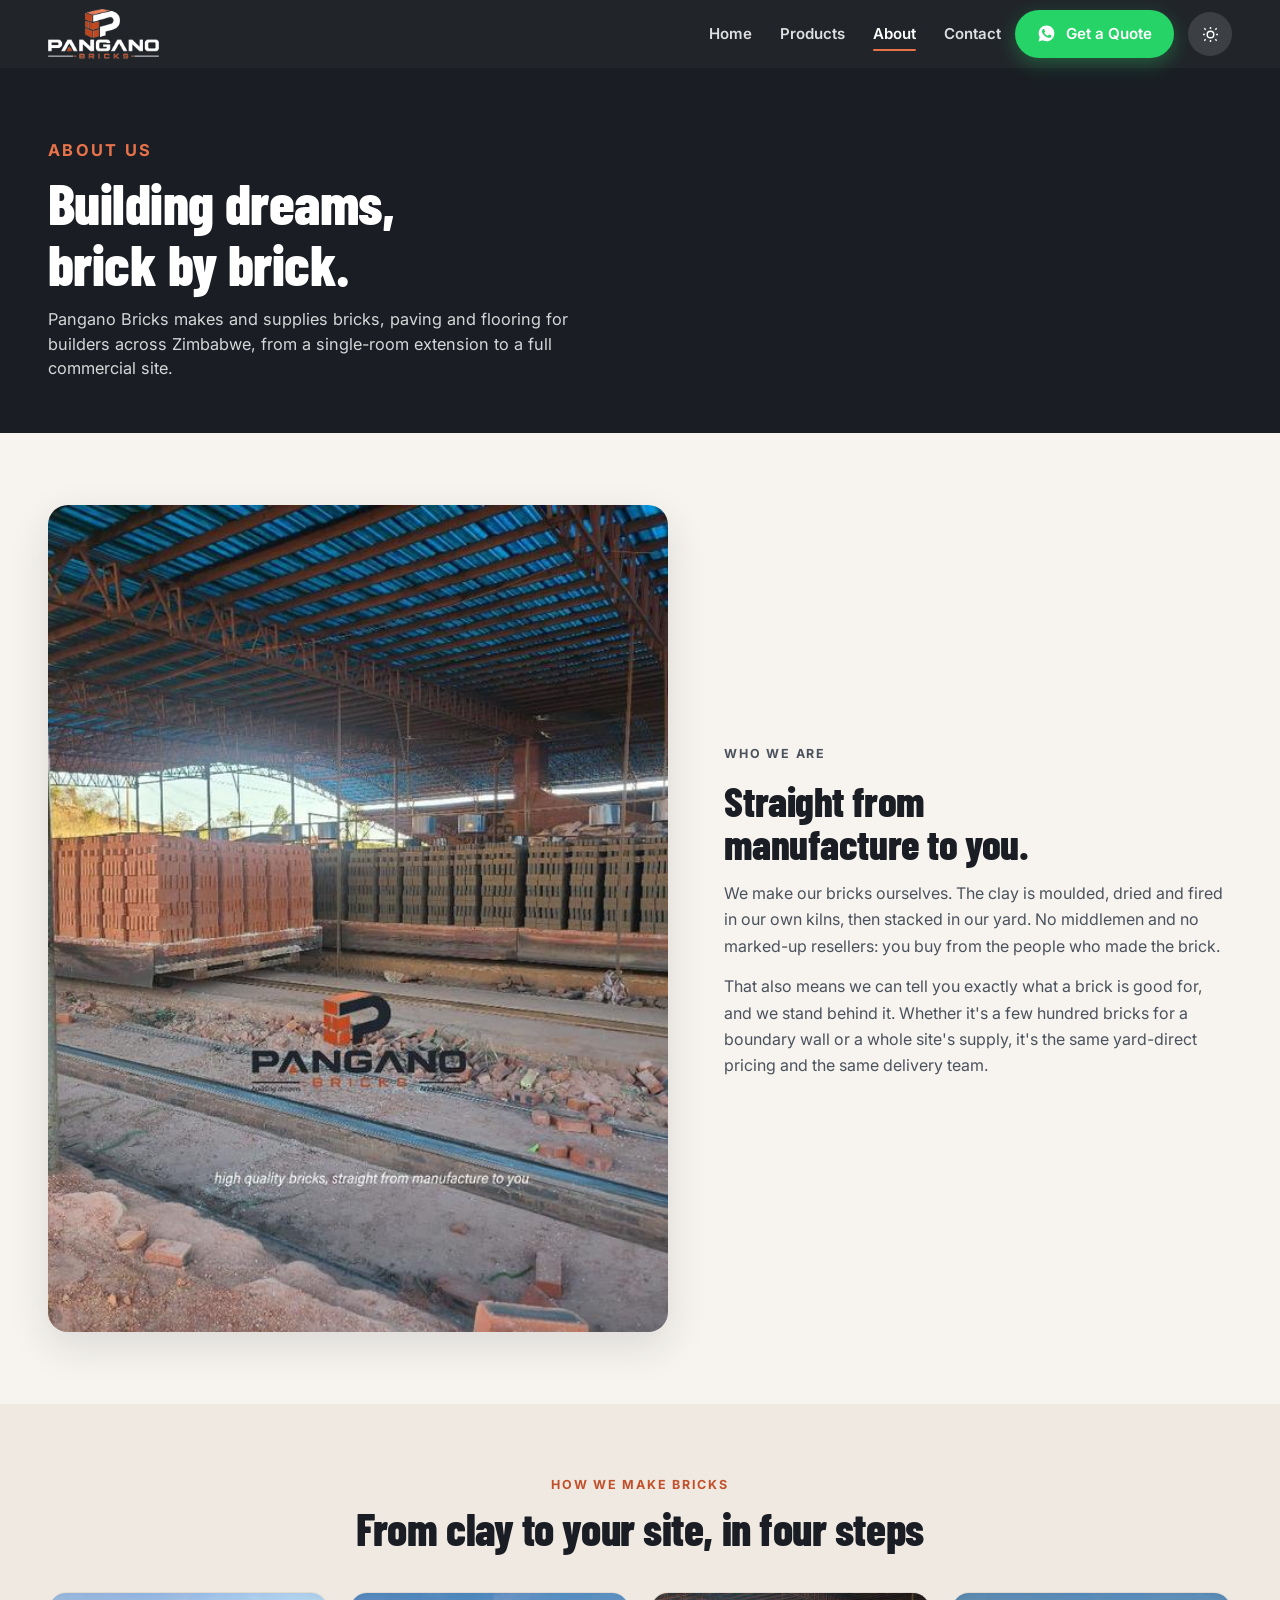
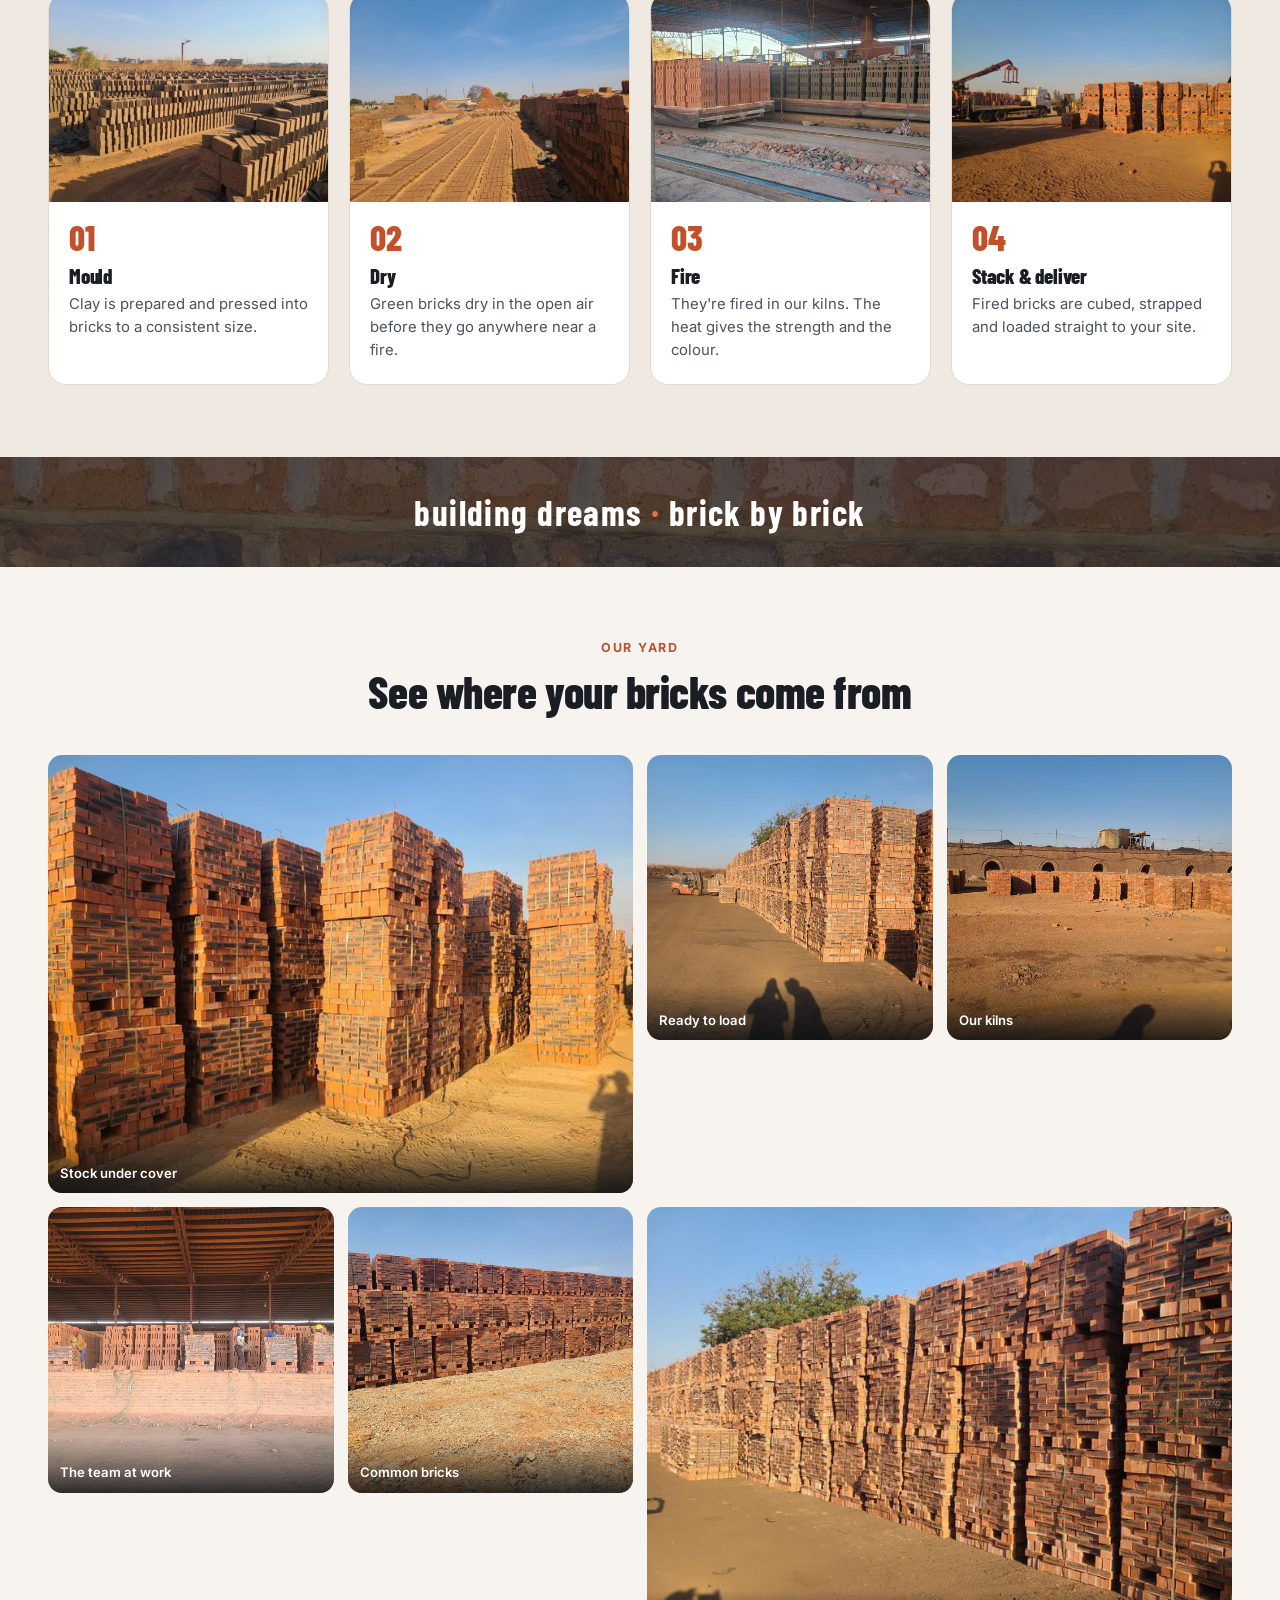
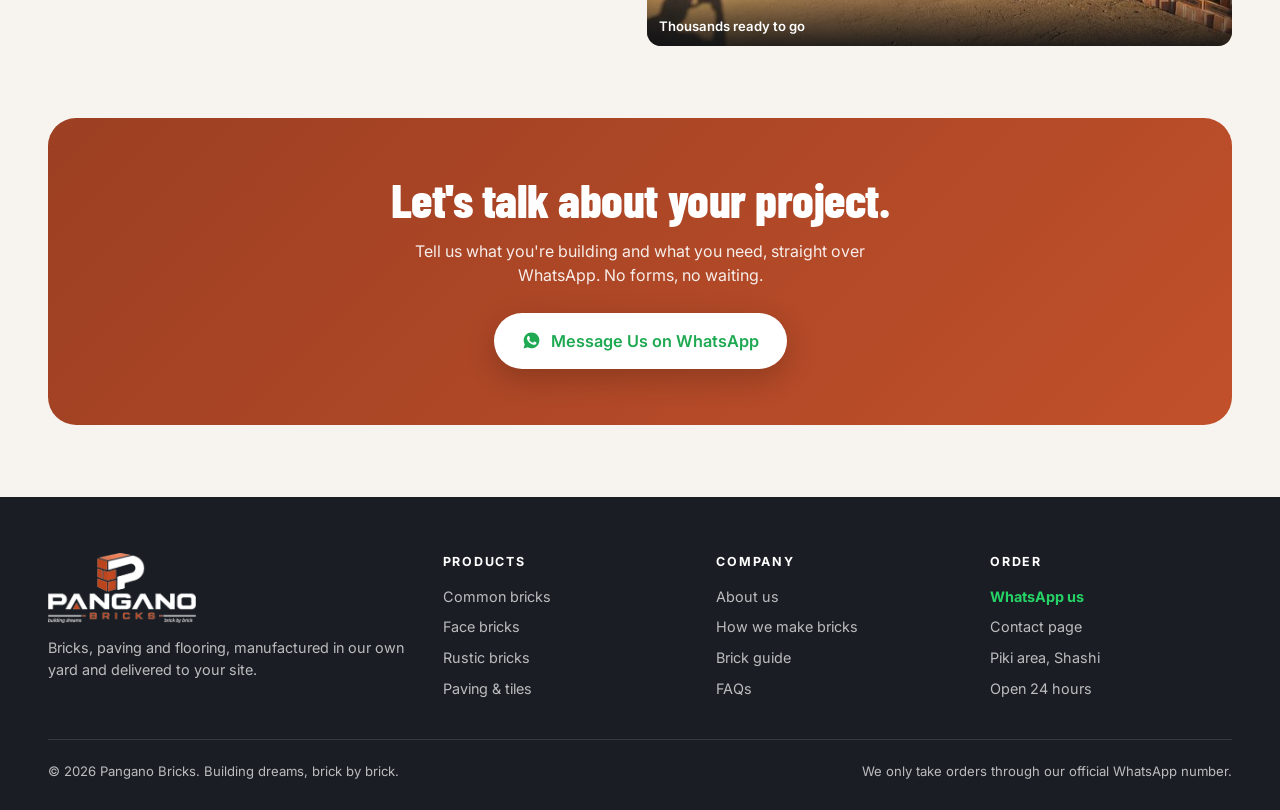
==== about.html @ 64278ecb "Add example-use photos, Piki area Shashi location, drop name meaning Brick types now show our stock " ====
<!doctype html>
<html lang="en">
<head>
<meta charset="utf-8" />
<meta name="viewport" content="width=device-width, initial-scale=1" />
<script>
  // Set the theme before first paint (no flash of the wrong theme) and
  // flag that JS is running so scroll-reveal can hide content safely.
  (function () {
    var d = document.documentElement; d.className += " js";
    try {
      var saved = localStorage.getItem("pangano-theme");
      d.setAttribute("data-theme", saved || (matchMedia("(prefers-color-scheme: dark)").matches ? "dark" : "light"));
    } catch (e) {}
  })();
</script>
<title>About Us — Pangano Bricks</title>
<meta name="description" content="Pangano Bricks moulds, dries and fires its own bricks and delivers them straight from the yard to sites across Zimbabwe." />
<meta property="og:type" content="website" />
<meta property="og:title" content="About Us — Pangano Bricks" />
<meta property="og:description" content="Common, face and rustic bricks, paving and flooring tiles. Yard-direct, delivered to your site. Order on WhatsApp." />
<meta property="og:image" content="https://pangano-bricks.vercel.app/assets/img/og-card.jpg" />
<meta name="theme-color" content="#1a1e24" />
<link rel="icon" type="image/png" sizes="32x32" href="assets/img/favicon-32.png" />
<link rel="apple-touch-icon" href="assets/img/icon-180.png" />
<link rel="preconnect" href="https://fonts.googleapis.com">
<link rel="preconnect" href="https://fonts.gstatic.com" crossorigin>
<link href="https://fonts.googleapis.com/css2?family=Barlow+Condensed:wght@600;700;800&family=Inter:wght@400;500;600;700&display=swap" rel="stylesheet">
<link rel="stylesheet" href="styles.css" />
</head>
<body>

<svg class="icon-sprite" aria-hidden="true">
  <symbol id="i-wa" viewBox="0 0 24 24"><path d="M12.04 2C6.58 2 2.13 6.45 2.13 11.91c0 1.75.46 3.45 1.32 4.95L2 22l5.29-1.39c1.44.79 3.07 1.2 4.73 1.2h.01c5.46 0 9.9-4.45 9.9-9.9C21.94 6.45 17.5 2 12.04 2zm5.8 14.09c-.24.68-1.4 1.31-1.93 1.34-.51.03-1.03.24-3.5-.73-2.97-1.17-4.88-4.18-5.03-4.37-.15-.2-1.2-1.6-1.2-3.05 0-1.45.76-2.16 1.03-2.46.27-.3.59-.37.79-.37.2 0 .4 0 .57.01.18.01.43-.07.67.51.24.58.83 2.02.9 2.17.07.15.12.32.02.52-.1.2-.15.32-.3.5-.15.17-.31.38-.44.51-.15.15-.3.3-.13.6.17.3.76 1.26 1.64 2.04 1.13 1 2.08 1.32 2.38 1.47.3.15.48.13.65-.08.18-.2.75-.88.95-1.18.2-.3.4-.25.67-.15.28.1 1.77.83 2.07.98.3.15.5.22.58.35.07.13.07.75-.17 1.42z"/></symbol>
</svg>


<!-- ===================== HEADER ===================== -->
<header class="site-header" id="siteHeader">
  <div class="header-inner">
    <a href="index.html" class="brand" aria-label="Pangano Bricks home">
      <img src="assets/img/logo-light-compact.png" alt="Pangano Bricks" class="brand-logo" width="640" height="288" />
    </a>
    <nav class="main-nav" aria-label="Main">
      <a href="index.html">Home</a>
      <a href="products.html">Products</a>
      <a href="about.html">About</a>
      <a href="contact.html">Contact</a>
    </nav>
    <a class="btn btn-whatsapp header-cta" href="https://wa.me/263772360468?text=Hi%20Pangano%20Bricks%2C%20I%27d%20like%20a%20quote." target="_blank" rel="noopener">
      <svg class="icon"><use href="#i-wa"/></svg> Get a Quote
    </a>
    <button class="round-btn theme-toggle" id="themeToggle" aria-label="Toggle dark mode" aria-pressed="false">
      <svg class="icon-sun" viewBox="0 0 24 24"><circle cx="12" cy="12" r="4.2"/><path d="M12 2.5v2.4M12 19.1v2.4M4.2 4.2l1.7 1.7M18.1 18.1l1.7 1.7M2.5 12h2.4M19.1 12h2.4M4.2 19.8l1.7-1.7M18.1 5.9l1.7-1.7"/></svg>
      <svg class="icon-moon" viewBox="0 0 24 24"><path d="M20.5 13.8A8.5 8.5 0 1 1 10.2 3.5a6.7 6.7 0 0 0 10.3 10.3z"/></svg>
    </button>
    <button class="round-btn nav-toggle" id="navToggle" aria-label="Open menu" aria-expanded="false" aria-controls="mobileNav">
      <span></span><span></span><span></span>
    </button>
  </div>
</header>

<nav class="mobile-nav" id="mobileNav" aria-label="Mobile">
  <a href="index.html">Home</a>
  <a href="products.html">Products</a>
  <a href="about.html">About</a>
  <a href="contact.html">Contact</a>
  <a class="btn btn-whatsapp" href="https://wa.me/263772360468?text=Hi%20Pangano%20Bricks%2C%20I%27d%20like%20a%20quote." target="_blank" rel="noopener"><svg class="icon"><use href="#i-wa"/></svg> Get a Quote on WhatsApp</a>
</nav>

<main>

  <section class="page-hero">
    <div class="wrap reveal">
      <p class="eyebrow">About us</p>
      <h1>Building dreams, brick by brick.</h1>
      <p>Pangano Bricks makes and supplies bricks, paving and flooring for builders across Zimbabwe, from a single-room extension to a full commercial site.</p>
    </div>
  </section>

  <section>
    <div class="feature">
      <div class="feature-media reveal">
        <img src="assets/img/ad-factory-sm.jpg" alt="Inside the Pangano Bricks factory: kiln cars of bricks under the steel roof — high quality bricks, straight from manufacture to you" loading="lazy" />
      </div>
      <div class="feature-copy reveal">
        <p class="eyebrow">Who we are</p>
        <h2>Straight from manufacture to you.</h2>
        <p>We make our bricks ourselves. The clay is moulded, dried and fired in our own kilns, then stacked in our yard. No middlemen and no marked-up resellers: you buy from the people who made the brick.</p>
        <p>That also means we can tell you exactly what a brick is good for, and we stand behind it. Whether it's a few hundred bricks for a boundary wall or a whole site's supply, it's the same yard-direct pricing and the same delivery team.</p>
      </div>
    </div>
  </section>

  <!-- ===================== PROCESS ===================== -->
  <section class="alt-bg" id="process">
    <div class="section-head reveal">
      <p class="eyebrow">How we make bricks</p>
      <h2>From clay to your site, in four steps</h2>
    </div>
    <div class="steps" data-stagger>
      <div class="step reveal">
        <img src="assets/img/drying-sm.jpg" alt="Freshly moulded bricks laid out in rows" loading="lazy" />
        <div class="step-body"><span class="step-num">01</span><h3>Mould</h3><p>Clay is prepared and pressed into bricks to a consistent size.</p></div>
      </div>
      <div class="step reveal">
        <img src="assets/img/drying-2-sm.jpg" alt="Green bricks drying in the sun across the yard" loading="lazy" />
        <div class="step-body"><span class="step-num">02</span><h3>Dry</h3><p>Green bricks dry in the open air before they go anywhere near a fire.</p></div>
      </div>
      <div class="step reveal">
        <img src="assets/img/tunnel-kiln-sm.jpg" alt="Bricks on kiln cars entering the kiln" loading="lazy" />
        <div class="step-body"><span class="step-num">03</span><h3>Fire</h3><p>They're fired in our kilns. The heat gives the strength and the colour.</p></div>
      </div>
      <div class="step reveal">
        <img src="assets/img/yard-loading-sm.jpg" alt="A crane truck loading cubes of bricks" loading="lazy" />
        <div class="step-body"><span class="step-num">04</span><h3>Stack &amp; deliver</h3><p>Fired bricks are cubed, strapped and loaded straight to your site.</p></div>
      </div>
    </div>
  </section>

  <div class="tile-band" aria-hidden="true"><p>building dreams <span>·</span> brick by brick</p></div>

  <!-- ===================== YARD GALLERY ===================== -->
  <section>
    <div class="section-head reveal">
      <p class="eyebrow">Our yard</p>
      <h2>See where your bricks come from</h2>
    </div>
    <div class="yard-grid" data-stagger>
      <figure class="wide reveal"><img src="assets/img/yard-cubes-sm.jpg" alt="Cubes of bricks under the yard shed" loading="lazy" /><figcaption>Stock under cover</figcaption></figure>
      <figure class="reveal"><img src="assets/img/yard-forklift-sm.jpg" alt="Rows of brick cubes with a forklift in the distance" loading="lazy" /><figcaption>Ready to load</figcaption></figure>
      <figure class="reveal"><img src="assets/img/kiln-sm.jpg" alt="The kiln arches at the Pangano yard" loading="lazy" /><figcaption>Our kilns</figcaption></figure>
      <figure class="reveal"><img src="assets/img/shed-sm.jpg" alt="Workers in the brick shed" loading="lazy" /><figcaption>The team at work</figcaption></figure>
      <figure class="reveal"><img src="assets/img/brick-common-2-sm.jpg" alt="A long line of brick cubes" loading="lazy" /><figcaption>Common bricks</figcaption></figure>
      <figure class="wide reveal"><img src="assets/img/yard-rows-sm.jpg" alt="Rows of brick cubes stretching across the yard" loading="lazy" /><figcaption>Thousands ready to go</figcaption></figure>
    </div>
  </section>

  <div class="cta-wrap">
    <section class="cta reveal">
      <h2>Let's talk about your project.</h2>
      <p>Tell us what you're building and what you need, straight over WhatsApp. No forms, no waiting.</p>
      <a class="btn btn-whatsapp btn-lg" href="https://wa.me/263772360468?text=Hi%20Pangano%20Bricks%2C%20I%27d%20like%20a%20quote." target="_blank" rel="noopener"><svg class="icon"><use href="#i-wa"/></svg> Message Us on WhatsApp</a>
    </section>
  </div>

</main>

<!-- ===================== FOOTER ===================== -->
<footer class="site-footer">
  <div class="footer-grid">
    <div>
      <img src="assets/img/logo-light.png" alt="Pangano Bricks — building dreams, brick by brick" class="footer-logo" width="640" height="303" loading="lazy" />
      <p>Bricks, paving and flooring, manufactured in our own yard and delivered to your site.</p>
    </div>
    <div>
      <h4>Products</h4>
      <ul>
        <li><a href="products.html#common">Common bricks</a></li>
        <li><a href="products.html#face">Face bricks</a></li>
        <li><a href="products.html#rustic">Rustic bricks</a></li>
        <li><a href="products.html#paving">Paving &amp; tiles</a></li>
      </ul>
    </div>
    <div>
      <h4>Company</h4>
      <ul>
        <li><a href="about.html">About us</a></li>
        <li><a href="about.html#process">How we make bricks</a></li>
        <li><a href="products.html#guide">Brick guide</a></li>
        <li><a href="contact.html#faq">FAQs</a></li>
      </ul>
    </div>
    <div>
      <h4>Order</h4>
      <ul>
        <li><a class="footer-wa" href="https://wa.me/263772360468?text=Hi%20Pangano%20Bricks%2C%20I%27d%20like%20a%20quote." target="_blank" rel="noopener">WhatsApp us</a></li>
        <li><a href="contact.html">Contact page</a></li>
        <li>Piki area, Shashi</li>
        <li>Open 24 hours</li>
      </ul>
    </div>
  </div>
  <div class="footer-bottom">
    <span>&copy; <span id="year"></span> Pangano Bricks. Building dreams, brick by brick.</span>
    <span>We only take orders through our official WhatsApp number.</span>
  </div>
</footer>

<a class="wa-float" href="https://wa.me/263772360468?text=Hi%20Pangano%20Bricks%2C%20I%27d%20like%20a%20quote." target="_blank" rel="noopener" aria-label="Chat with Pangano Bricks on WhatsApp"><svg class="icon"><use href="#i-wa"/></svg></a>

<script src="script.js"></script>
</body>
</html>
---- styles.css ----
/* ============ Design tokens ============
   Colors sampled from the real Pangano Bricks logo: terracotta brick-red
   and a dark charcoal-navy. */
:root {
  --ink: #1a1e24;
  --ink-soft: #4a525c;
  --paper: #f7f4f0;
  --paper-2: #efe9e2;
  --line: #e2dad0;
  --card-bg: #ffffff;
  --brand: #c1502b;
  --brand-dark: #9c3f22;
  --brand-light: #e8734a;
  --wa: #25D366;
  --wa-dark: #1ea952;
  /* Header, footer and dark bands stay navy in both themes. */
  --ink-fixed: #1a1e24;
  --header-h: 68px;
}
:root[data-theme="dark"] {
  --ink: #f0ece5;
  --ink-soft: #b6afa5;
  --paper: #15171b;
  --paper-2: #1d2025;
  --line: #2b2e34;
  --card-bg: #1d2025;
}
@media (prefers-color-scheme: dark) {
  :root:not([data-theme="light"]) {
    --ink: #f0ece5;
    --ink-soft: #b6afa5;
    --paper: #15171b;
    --paper-2: #1d2025;
    --line: #2b2e34;
    --card-bg: #1d2025;
  }
}

/* ============ Reset & base ============ */
* { box-sizing: border-box; margin: 0; padding: 0; }
html { scroll-behavior: smooth; scroll-padding-top: calc(var(--header-h) + 12px); }
body {
  font-family: "Inter", -apple-system, sans-serif;
  color: var(--ink);
  background: var(--paper);
  overflow-x: hidden;
  line-height: 1.5;
  transition: background-color 0.3s ease, color 0.3s ease;
}
body.nav-open { overflow: hidden; }
h1, h2, h3 {
  font-family: "Barlow Condensed", "Inter", sans-serif;
  font-weight: 800;
  letter-spacing: -0.01em;
  line-height: 1.05;
  text-wrap: balance;
}
img { max-width: 100%; height: auto; display: block; }
a { color: inherit; text-decoration: none; }
.eyebrow {
  text-transform: uppercase;
  letter-spacing: 0.14em;
  font-size: 0.78rem;
  font-weight: 700;
  color: var(--brand);
  margin-bottom: 10px;
}
:root[data-theme="dark"] .eyebrow { color: var(--brand-light); }
.wrap { max-width: 1200px; margin: 0 auto; }
.icon-sprite { display: none; }

/* ============ Buttons ============ */
.btn {
  display: inline-flex; align-items: center; justify-content: center; gap: 10px;
  padding: 13px 22px; border-radius: 999px;
  font-weight: 600; font-size: 0.95rem;
  transition: transform 0.2s ease, box-shadow 0.2s ease, background 0.2s ease;
  white-space: nowrap; cursor: pointer; border: none;
}
.btn:active { transform: scale(0.97); }
.btn-whatsapp { background: var(--wa); color: #fff; box-shadow: 0 6px 18px rgba(37, 211, 102, 0.3); }
.btn-whatsapp:hover { background: var(--wa-dark); transform: translateY(-2px); }
.btn-outline { background: transparent; color: var(--ink); border: 1.5px solid var(--line); }
.btn-outline:hover { border-color: var(--brand); color: var(--brand); transform: translateY(-2px); }
.btn-ghost-dark {
  display: inline-flex; align-items: center; gap: 8px;
  color: var(--brand-dark); font-weight: 700; font-size: 0.95rem;
  border-bottom: 2px solid var(--brand-light); padding-bottom: 3px;
  transition: gap 0.2s ease, color 0.2s ease;
}
:root[data-theme="dark"] .btn-ghost-dark { color: var(--brand-light); }
.btn-ghost-dark:hover { gap: 13px; color: var(--brand); }
.btn-lg { padding: 16px 28px; font-size: 1.02rem; }
.btn-block { width: 100%; }
.icon { width: 19px; height: 19px; fill: currentColor; flex-shrink: 0; }

/* ============ Header (always solid navy) ============ */
.site-header {
  position: sticky; top: 0; z-index: 100;
  background: rgba(26, 30, 36, 0.97);
  backdrop-filter: blur(10px);
  padding: 0 clamp(16px, 4vw, 48px);
  transition: box-shadow 0.3s ease;
}
.site-header.scrolled { box-shadow: 0 4px 24px rgba(0,0,0,0.22); }
.header-inner {
  display: flex; align-items: center; gap: 14px;
  max-width: 1280px; margin: 0 auto; height: var(--header-h);
}
.brand { margin-right: auto; display: flex; align-items: center; }
.brand-logo { height: 46px; width: auto; }
.main-nav { display: none; gap: 28px; }
.main-nav a { color: #fff; font-weight: 600; font-size: 0.94rem; opacity: 0.85; transition: opacity 0.2s; position: relative; }
.main-nav a:hover, .main-nav a.active { opacity: 1; }
.main-nav a.active::after {
  content: ""; position: absolute; left: 0; right: 0; bottom: -6px; height: 2px;
  background: var(--brand-light); border-radius: 2px;
}
.header-cta { display: none; }
.round-btn {
  width: 44px; height: 44px; border-radius: 50%; border: none; flex-shrink: 0;
  background: rgba(255,255,255,0.12); color: #fff; cursor: pointer;
  display: flex; align-items: center; justify-content: center;
  transition: background 0.2s ease;
}
.round-btn:hover { background: rgba(255,255,255,0.22); }
.theme-toggle svg { width: 19px; height: 19px; stroke: currentColor; fill: none; stroke-width: 1.8; }
.theme-toggle .icon-moon { display: none; }
:root[data-theme="dark"] .theme-toggle .icon-sun { display: none; }
:root[data-theme="dark"] .theme-toggle .icon-moon { display: block; }
.nav-toggle { flex-direction: column; gap: 5px; position: relative; z-index: 2; }
.nav-toggle span { width: 20px; height: 2px; background: #fff; border-radius: 2px; transition: transform 0.3s ease, opacity 0.3s ease; }
.nav-toggle.open span:nth-child(1) { transform: translateY(7px) rotate(45deg); }
.nav-toggle.open span:nth-child(2) { opacity: 0; }
.nav-toggle.open span:nth-child(3) { transform: translateY(-7px) rotate(-45deg); }

/* Full-screen mobile nav */
.mobile-nav {
  position: fixed; inset: 0; z-index: 90;
  background: var(--ink-fixed);
  display: flex; flex-direction: column; align-items: flex-start; justify-content: center;
  gap: 20px; padding: var(--header-h) 32px 32px;
  clip-path: circle(0px at calc(100% - 38px) 34px);
  transition: clip-path 0.5s cubic-bezier(.65,0,.35,1);
  pointer-events: none; visibility: hidden;
}
.mobile-nav.open { clip-path: circle(150% at calc(100% - 38px) 34px); pointer-events: auto; visibility: visible; }
.mobile-nav a {
  color: #fff; font-family: "Barlow Condensed", sans-serif; font-size: 2.3rem; font-weight: 700;
  opacity: 0; transform: translateY(16px);
  transition: opacity 0.4s ease, transform 0.4s ease;
}
.mobile-nav a.active { color: var(--brand-light); }
.mobile-nav.open a { opacity: 1; transform: none; }
.mobile-nav a:nth-child(2) { transition-delay: 0.05s; }
.mobile-nav a:nth-child(3) { transition-delay: 0.1s; }
.mobile-nav a:nth-child(4) { transition-delay: 0.15s; }
.mobile-nav a.btn { font-family: "Inter", sans-serif; font-size: 1rem; margin-top: 10px; transition-delay: 0.2s; }

/* ============ Sections ============ */
main section { padding: 72px clamp(16px, 4vw, 48px); }
.section-head { max-width: 680px; margin: 0 auto 40px; text-align: center; }
.section-head h2 { font-size: clamp(2rem, 5vw, 2.8rem); }
.section-head p:not(.eyebrow) { color: var(--ink-soft); margin-top: 12px; }
.alt-bg { background: var(--paper-2); }

/* ============ Home hero: text and advert never overlap ============
   Mobile: the advert slider sits on top, full and uncropped, and the words
   come underneath it. Desktop: side by side. */
.hero { padding-top: 20px !important; padding-bottom: 48px !important; }
.hero-grid { display: flex; flex-direction: column; gap: 26px; max-width: 1240px; margin: 0 auto; }
.hero-copy h1 { font-size: clamp(2.4rem, 9vw, 4.4rem); }
.hero-copy h1 em { font-style: normal; color: var(--brand); }
:root[data-theme="dark"] .hero-copy h1 em { color: var(--brand-light); }
.hero-sub { margin: 16px 0 24px; font-size: 1.04rem; color: var(--ink-soft); max-width: 50ch; }
.hero-actions { display: flex; flex-wrap: wrap; gap: 12px; }
.hero-points { list-style: none; display: flex; flex-wrap: wrap; gap: 8px 18px; margin-top: 22px; font-size: 0.88rem; color: var(--ink-soft); font-weight: 500; }
.hero-points li::before { content: "✓"; color: var(--brand); font-weight: 800; margin-right: 6px; }
@media (min-width: 960px) {
  .hero { padding-top: 48px !important; padding-bottom: 72px !important; }
  .hero-grid { display: grid; grid-template-columns: minmax(0, 0.85fr) minmax(0, 1.15fr); align-items: center; gap: 48px; }
  .hero-copy { order: -1; }
}

/* ============ Advert slider ============
   Native scroll-snap so swiping works on any phone; script.js only adds
   autoplay, dots and arrows on top. Each advert is shown whole
   (object-fit: contain) on white, never cropped and never covered by text. */
.ad-slider { position: relative; min-width: 0; }
.ad-track {
  display: flex; overflow-x: auto; scroll-snap-type: x mandatory;
  scroll-behavior: smooth; scrollbar-width: none;
  border-radius: 20px; background: #fff;
  box-shadow: 0 18px 50px rgba(26,30,36,0.14);
}
.ad-track::-webkit-scrollbar { display: none; }
.ad-slide { flex: 0 0 100%; scroll-snap-align: start; position: relative; }
.ad-slide img { width: 100%; aspect-ratio: 3 / 2; object-fit: contain; background: #fff; }
.ad-slide.cover img { object-fit: cover; }
.ad-caption {
  display: flex; align-items: center; justify-content: space-between; gap: 12px;
  padding: 12px 16px; background: var(--ink-fixed); color: #fff; font-size: 0.9rem; font-weight: 600;
}
.ad-caption a { color: var(--brand-light); white-space: nowrap; font-weight: 700; }
.ad-controls { display: flex; align-items: center; justify-content: center; gap: 14px; margin-top: 14px; }
.ad-dots { display: flex; gap: 8px; }
.ad-dots button {
  width: 10px; height: 10px; border-radius: 99px; border: none; cursor: pointer;
  background: var(--line); transition: width 0.3s ease, background 0.3s ease;
}
.ad-dots button[aria-current="true"] { width: 28px; background: var(--brand); }
.ad-arrow {
  width: 38px; height: 38px; border-radius: 50%; border: 1.5px solid var(--line);
  background: var(--card-bg); color: var(--ink); cursor: pointer; font-size: 1.1rem; line-height: 1;
}
.ad-arrow:hover { border-color: var(--brand); color: var(--brand); }

/* ============ Quick tiles ============ */
.quick-tiles {
  display: grid; grid-template-columns: repeat(2, 1fr); gap: 12px;
  max-width: 1200px; margin: 0 auto; padding: 0 clamp(16px, 4vw, 48px) 8px;
}
.quick-tile {
  display: flex; flex-direction: column; gap: 10px; padding: 18px;
  background: var(--card-bg); border: 1px solid var(--line); border-radius: 16px;
  font-weight: 700; transition: transform 0.25s ease, border-color 0.25s ease;
}
.quick-tile:hover { transform: translateY(-4px); border-color: var(--brand); }
.quick-tile svg { width: 30px; height: 30px; stroke: var(--brand); fill: none; stroke-width: 1.7; }
.quick-tile small { font-weight: 500; color: var(--ink-soft); font-size: 0.82rem; }
.quick-tile.wa { background: var(--wa); border-color: var(--wa); color: #fff; }
.quick-tile.wa svg { stroke: none; fill: #fff; }
.quick-tile.wa small { color: rgba(255,255,255,0.9); }
@media (min-width: 760px) { .quick-tiles { grid-template-columns: repeat(4, 1fr); } }

/* ============ Product cards (bricks + paving) ============ */
.card-grid { display: grid; grid-template-columns: 1fr; gap: 22px; max-width: 1200px; margin: 0 auto; }
@media (min-width: 640px) { .card-grid { grid-template-columns: repeat(2, 1fr); } }
@media (min-width: 1000px) { .card-grid.three { grid-template-columns: repeat(3, 1fr); } .card-grid.four { grid-template-columns: repeat(4, 1fr); } }
.p-card {
  display: flex; flex-direction: column;
  background: var(--card-bg); border: 1px solid var(--line); border-radius: 18px; overflow: hidden;
  transition: transform 0.35s ease, box-shadow 0.35s ease;
}
.p-card:hover { transform: translateY(-6px); box-shadow: 0 18px 40px rgba(26,30,36,0.12); }
.p-card-media { aspect-ratio: 4 / 3; overflow: hidden; background: var(--paper-2); }
.p-card-media img { width: 100%; height: 100%; object-fit: cover; transition: transform 0.6s ease; }
.p-card:hover .p-card-media img { transform: scale(1.05); }
.p-card-body { padding: 20px; display: flex; flex-direction: column; gap: 10px; flex: 1; }
.p-card h3 { font-size: 1.45rem; }
.p-card p { color: var(--ink-soft); font-size: 0.94rem; line-height: 1.55; }
.uses-label { font-size: 0.74rem; font-weight: 700; letter-spacing: 0.12em; text-transform: uppercase; color: var(--ink); margin-top: 4px; }
.chips { display: flex; flex-wrap: wrap; gap: 6px; list-style: none; }
.chips li {
  font-size: 0.8rem; font-weight: 600; padding: 5px 11px; border-radius: 99px;
  background: var(--paper-2); color: var(--ink); border: 1px solid var(--line);
}
.p-card .btn-ghost-dark { margin-top: auto; align-self: flex-start; padding-top: 8px; }

/* ============ Feature band (full advert + copy) ============ */
.feature {
  display: grid; grid-template-columns: 1fr; gap: 28px; align-items: center;
  max-width: 1200px; margin: 0 auto;
}
.feature-media img { width: 100%; border-radius: 20px; background: #fff; box-shadow: 0 14px 40px rgba(26,30,36,0.12); }
.feature-copy h2 { font-size: clamp(1.9rem, 5vw, 2.6rem); margin-bottom: 14px; }
.feature-copy p { color: var(--ink-soft); line-height: 1.65; margin-bottom: 14px; }
@media (min-width: 900px) {
  .feature { grid-template-columns: minmax(0, 1.1fr) minmax(0, 0.9fr); gap: 56px; }
  .feature.flip .feature-media { order: 2; }
}

/* ============ Usage guide table ============ */
.guide { max-width: 900px; margin: 0 auto; border: 1px solid var(--line); border-radius: 18px; overflow: hidden; background: var(--card-bg); }
.guide-row { display: grid; grid-template-columns: 1fr; gap: 4px; padding: 16px 20px; border-top: 1px solid var(--line); }
.guide-row:first-child { border-top: none; }
.guide-row.head { display: none; }
.guide-row .job { font-weight: 700; }
.guide-row .pick { color: var(--brand); font-weight: 600; }
:root[data-theme="dark"] .guide-row .pick { color: var(--brand-light); }
@media (min-width: 640px) {
  .guide-row, .guide-row.head { display: grid; grid-template-columns: 1.2fr 1fr; gap: 20px; }
  .guide-row.head { background: var(--ink-fixed); color: #fff; font-size: 0.78rem; text-transform: uppercase; letter-spacing: 0.12em; font-weight: 700; }
}

/* ============ Yard gallery (real photos) ============ */
.yard-grid {
  display: grid; grid-template-columns: repeat(2, 1fr); gap: 10px;
  max-width: 1200px; margin: 0 auto;
}
.yard-grid figure { position: relative; border-radius: 14px; overflow: hidden; aspect-ratio: 1; }
.yard-grid img { width: 100%; height: 100%; object-fit: cover; transition: transform 0.6s ease; }
.yard-grid figure:hover img { transform: scale(1.06); }
.yard-grid figcaption {
  position: absolute; left: 0; right: 0; bottom: 0; padding: 26px 12px 10px;
  background: linear-gradient(transparent, rgba(15,17,20,0.85));
  color: #fff; font-size: 0.82rem; font-weight: 600;
}
@media (min-width: 860px) {
  .yard-grid { grid-template-columns: repeat(4, 1fr); gap: 14px; }
  .yard-grid .wide { grid-column: span 2; aspect-ratio: auto; }
}

/* ============ Process steps ============ */
.steps { display: grid; grid-template-columns: 1fr; gap: 20px; max-width: 1200px; margin: 0 auto; }
@media (min-width: 640px) { .steps { grid-template-columns: repeat(2, 1fr); } }
@media (min-width: 1000px) { .steps { grid-template-columns: repeat(4, 1fr); } }
.step { background: var(--card-bg); border: 1px solid var(--line); border-radius: 18px; overflow: hidden; }
.step img { width: 100%; aspect-ratio: 4 / 3; object-fit: cover; }
.step-body { padding: 18px 20px 22px; }
.step-num { font-family: "Barlow Condensed", sans-serif; font-weight: 800; font-size: 2.2rem; color: var(--brand); line-height: 1; }
.step h3 { font-size: 1.3rem; margin: 8px 0 6px; }
.step p { color: var(--ink-soft); font-size: 0.93rem; line-height: 1.55; }

/* ============ Tagline band ============ */
.tile-band {
  position: relative; display: flex; align-items: center; justify-content: center;
  min-height: 110px; padding: 20px;
  background: url('assets/img/texture-wall.jpg') center / cover;
  color: #fff; text-align: center;
}
.tile-band::before { content: ""; position: absolute; inset: 0; background: rgba(26,30,36,0.72); }
.tile-band p {
  position: relative; font-family: "Barlow Condensed", sans-serif; font-weight: 700;
  font-size: clamp(1.4rem, 4.5vw, 2.2rem); letter-spacing: 0.04em;
}
.tile-band p span { color: var(--brand-light); }

/* ============ Page hero (subpages): plain band, nothing covered ============ */
.page-hero { background: var(--ink-fixed); color: #fff; padding: 56px clamp(16px, 4vw, 48px) 52px !important; }
.page-hero .wrap { max-width: 1200px; }
.page-hero .eyebrow { color: var(--brand-light); }
.page-hero h1 { font-size: clamp(2.3rem, 7vw, 3.6rem); max-width: 18ch; }
.page-hero p { margin-top: 14px; color: rgba(255,255,255,0.82); max-width: 58ch; font-size: 1.02rem; }
.subnav { display: flex; flex-wrap: wrap; gap: 8px; margin-top: 22px; }
.subnav a {
  padding: 8px 15px; border-radius: 99px; font-size: 0.86rem; font-weight: 600;
  border: 1px solid rgba(255,255,255,0.3); color: #fff; transition: background 0.2s, border-color 0.2s;
}
.subnav a:hover { background: rgba(255,255,255,0.12); border-color: #fff; }

/* ============ Product rows (Products page) ============ */
.product-row {
  display: grid; grid-template-columns: 1fr; gap: 24px;
  align-items: center; max-width: 1200px; margin: 0 auto; padding: 40px 0;
}
.product-row + .product-row { border-top: 1px solid var(--line); }
.product-media { display: grid; grid-template-columns: 1.4fr 1fr; gap: 10px; }
.product-media.single { grid-template-columns: 1fr; }
.product-media img { width: 100%; height: 100%; aspect-ratio: 3 / 4; object-fit: cover; border-radius: 16px; }
.product-media.single img { aspect-ratio: 4 / 3; }
.product-media.ad img { object-fit: contain; background: #fff; }
.product-copy h2 { font-size: clamp(1.8rem, 4.5vw, 2.4rem); margin-bottom: 12px; }
.product-copy > p { color: var(--ink-soft); line-height: 1.65; margin-bottom: 14px; }
.spec { list-style: none; display: grid; gap: 8px; margin: 6px 0 20px; }
.spec li { padding-left: 26px; position: relative; color: var(--ink-soft); font-size: 0.95rem; }
.spec li::before { content: ""; position: absolute; left: 0; top: 7px; width: 12px; height: 7px; background: var(--brand); border-radius: 2px; }
.spec strong { color: var(--ink); }
@media (min-width: 860px) {
  .product-row { grid-template-columns: minmax(0, 1fr) minmax(0, 1fr); gap: 56px; padding: 64px 0; }
  .product-row.flip .product-media { order: 2; }
}

/* ============ CTA ============ */
.cta-wrap { padding: 0 clamp(16px, 4vw, 48px) 72px; }
.cta {
  background: linear-gradient(135deg, var(--brand-dark), var(--brand));
  color: #fff; text-align: center; border-radius: 28px;
  max-width: 1200px; margin: 0 auto; padding: 56px 24px;
}
.cta h2 { font-size: clamp(2rem, 6vw, 3rem); margin-bottom: 14px; }
.cta p { max-width: 46ch; margin: 0 auto 26px; color: rgba(255,255,255,0.9); }
.cta .btn-whatsapp { background: #fff; color: var(--wa-dark); box-shadow: 0 10px 30px rgba(0,0,0,0.2); }
.cta .btn-whatsapp:hover { background: #f3f3f3; }
.cta small { display: block; margin-top: 18px; color: rgba(255,255,255,0.8); font-size: 0.86rem; }

/* ============ Contact helpers ============ */
.info-grid { display: grid; grid-template-columns: 1fr; gap: 16px; max-width: 1000px; margin: 0 auto; }
@media (min-width: 760px) { .info-grid { grid-template-columns: repeat(3, 1fr); } }
.info-card { background: var(--card-bg); border: 1px solid var(--line); border-radius: 18px; padding: 24px; }
.info-card svg { width: 34px; height: 34px; stroke: var(--brand); fill: none; stroke-width: 1.6; margin-bottom: 12px; }
.info-card h3 { font-size: 1.3rem; margin-bottom: 6px; }
.info-card p { color: var(--ink-soft); font-size: 0.94rem; }

.faq { max-width: 820px; margin: 0 auto; display: grid; gap: 10px; }
.faq details { background: var(--card-bg); border: 1px solid var(--line); border-radius: 14px; padding: 0 20px; }
.faq summary {
  cursor: pointer; list-style: none; padding: 18px 28px 18px 0; position: relative;
  font-weight: 700; font-size: 1rem;
}
.faq summary::-webkit-details-marker { display: none; }
.faq summary::after { content: "+"; position: absolute; right: 0; top: 14px; font-size: 1.4rem; color: var(--brand); transition: transform 0.25s; }
.faq details[open] summary::after { transform: rotate(45deg); }
.faq details p { padding: 0 0 18px; color: var(--ink-soft); line-height: 1.6; }

.notice {
  display: flex; gap: 14px; align-items: flex-start;
  max-width: 820px; margin: 0 auto; padding: 18px 20px; border-radius: 14px;
  border: 1px solid var(--brand-light); background: rgba(232,115,74,0.08);
  font-size: 0.93rem; color: var(--ink-soft);
}
.notice strong { color: var(--ink); }
.notice svg { width: 24px; height: 24px; stroke: var(--brand); fill: none; stroke-width: 1.8; flex-shrink: 0; }

/* ============ Footer ============ */
.site-footer { background: var(--ink-fixed); color: rgba(255,255,255,0.7); font-size: 0.9rem; padding: 56px clamp(16px, 4vw, 48px) 28px; }
.footer-grid { display: grid; grid-template-columns: 1fr; gap: 32px; max-width: 1200px; margin: 0 auto; }
.footer-logo { height: 70px; width: auto; margin-bottom: 14px; }
.footer-grid h4 { color: #fff; font-size: 0.78rem; text-transform: uppercase; letter-spacing: 0.14em; margin-bottom: 14px; }
.footer-grid ul { list-style: none; display: grid; gap: 9px; }
.footer-grid a { transition: color 0.2s; }
.footer-grid a:hover { color: #fff; }
.footer-wa { color: var(--wa) !important; font-weight: 700; }
.footer-bottom {
  max-width: 1200px; margin: 40px auto 0; padding-top: 22px; border-top: 1px solid rgba(255,255,255,0.12);
  display: flex; flex-wrap: wrap; gap: 8px 20px; justify-content: space-between; font-size: 0.82rem;
}
@media (min-width: 760px) { .footer-grid { grid-template-columns: 1.5fr 1fr 1fr 1fr; } }

/* ============ Floating WhatsApp button (mobile) ============ */
.wa-float {
  position: fixed; right: 16px; bottom: 16px; z-index: 80;
  width: 56px; height: 56px; border-radius: 50%; background: var(--wa); color: #fff;
  display: flex; align-items: center; justify-content: center;
  box-shadow: 0 8px 24px rgba(0,0,0,0.25);
  transform: translateY(90px); transition: transform 0.35s ease;
}
.wa-float.show { transform: none; }
.wa-float .icon { width: 28px; height: 28px; }

/* ============ Scroll reveal ============
   Hidden only when JS is running (html.js), so content never disappears
   if the script fails to load. */
.js .reveal { opacity: 0; transform: translateY(24px); transition: opacity 0.7s ease, transform 0.7s ease; }
.js .reveal.in-view { opacity: 1; transform: none; }
@media (prefers-reduced-motion: reduce) {
  html { scroll-behavior: auto; }
  .js .reveal { opacity: 1; transform: none; transition: none; }
  .ad-track { scroll-behavior: auto; }
}

/* ============ Desktop ============ */
@media (min-width: 900px) {
  .main-nav { display: flex; }
  .header-cta { display: inline-flex; }
  .nav-toggle { display: none; }
  .mobile-nav { display: none; }
  .wa-float { display: none; }
  .brand-logo { height: 50px; }
}

/* Small label on product photos: "Our stock" vs "Where it's used" */
.product-media figure { position: relative; margin: 0; }
.product-media figure::after {
  content: attr(data-tag); position: absolute; left: 10px; top: 10px;
  padding: 4px 10px; border-radius: 99px; font-size: 0.72rem; font-weight: 700;
  background: rgba(26,30,36,0.82); color: #fff; letter-spacing: 0.02em;
}
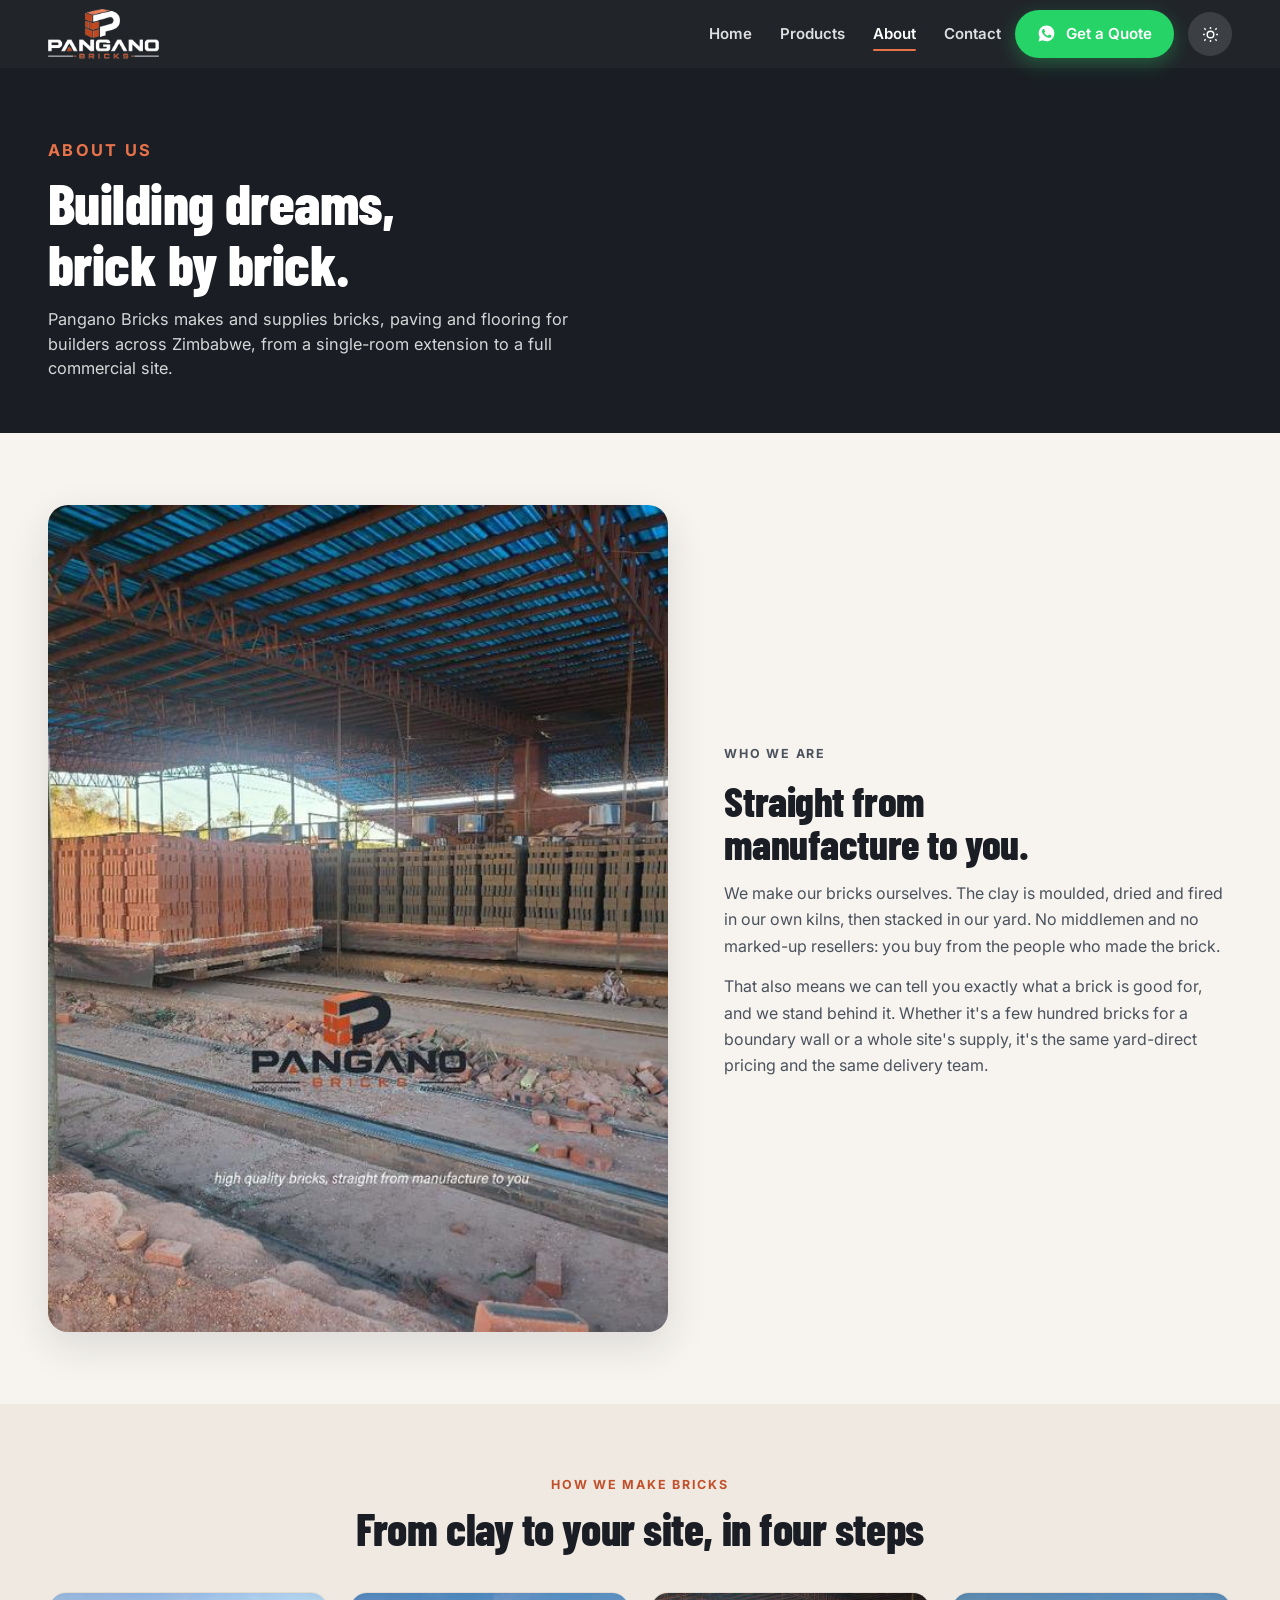
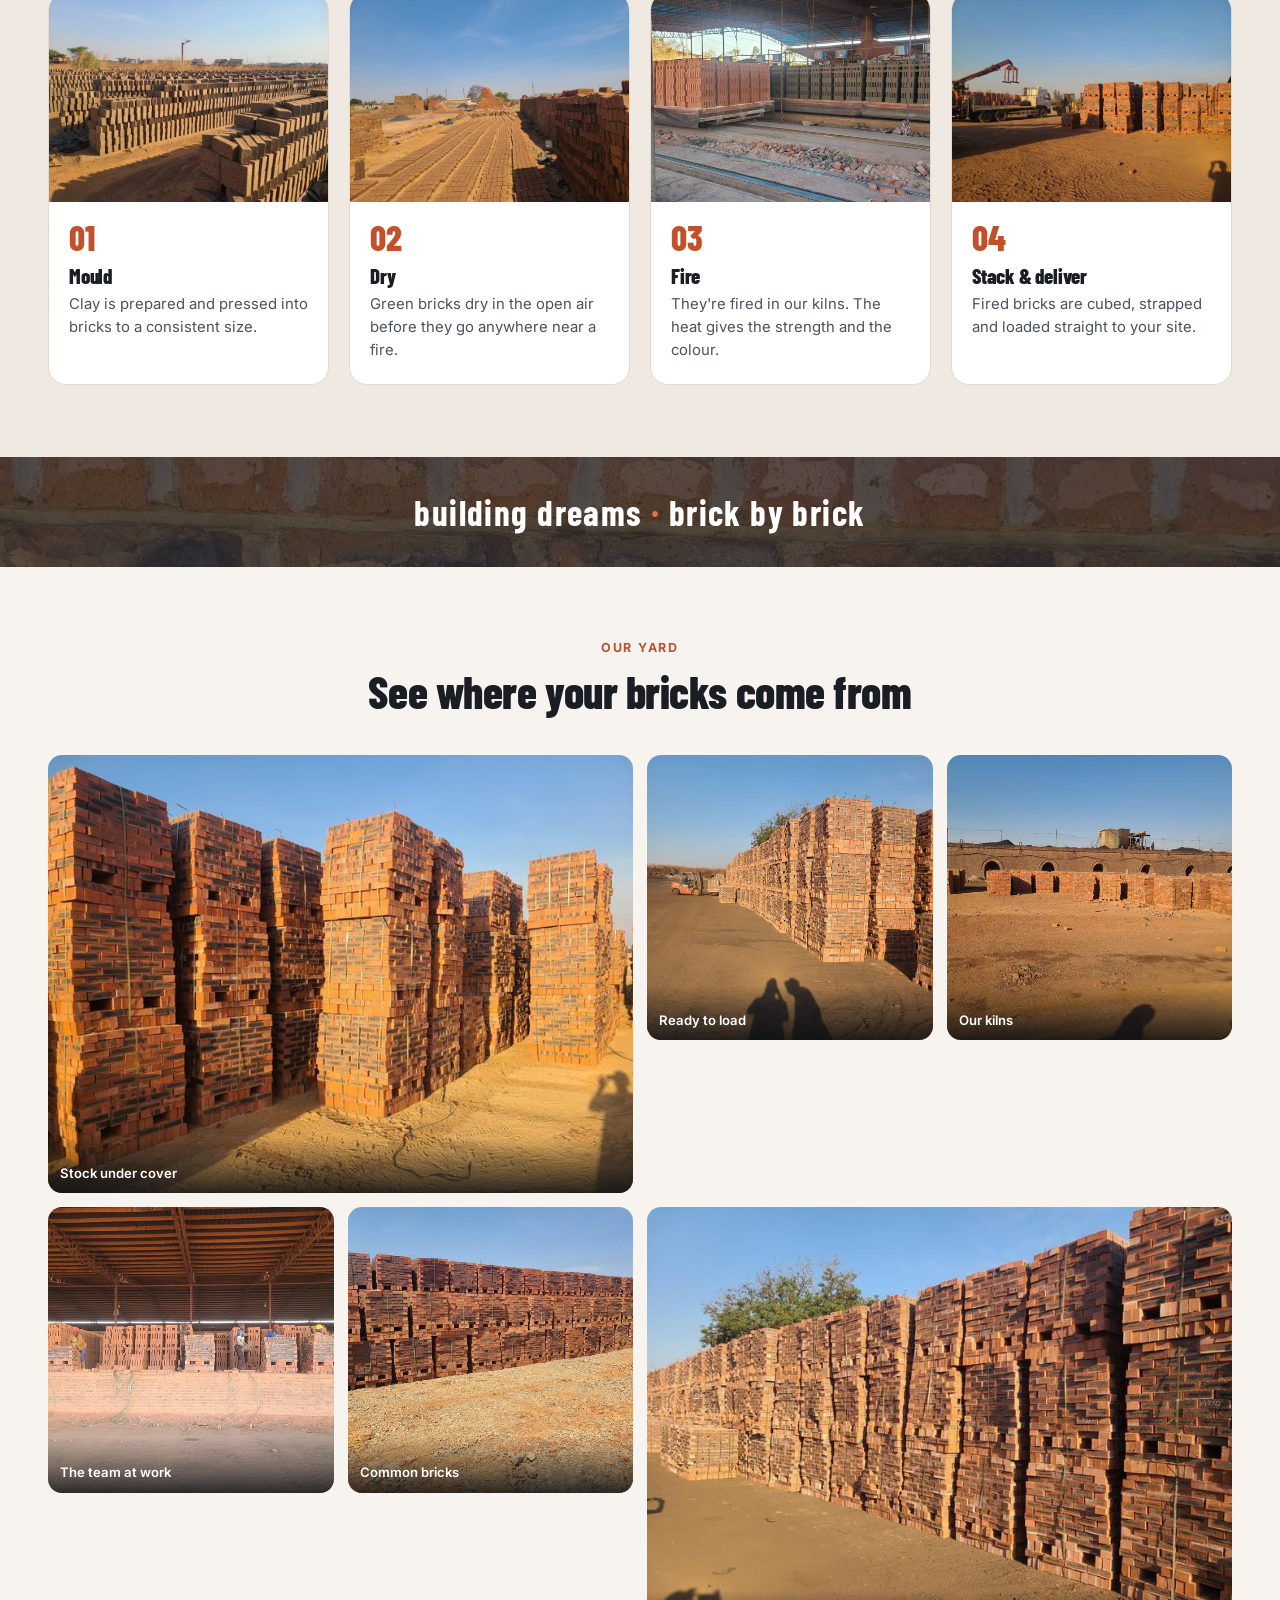
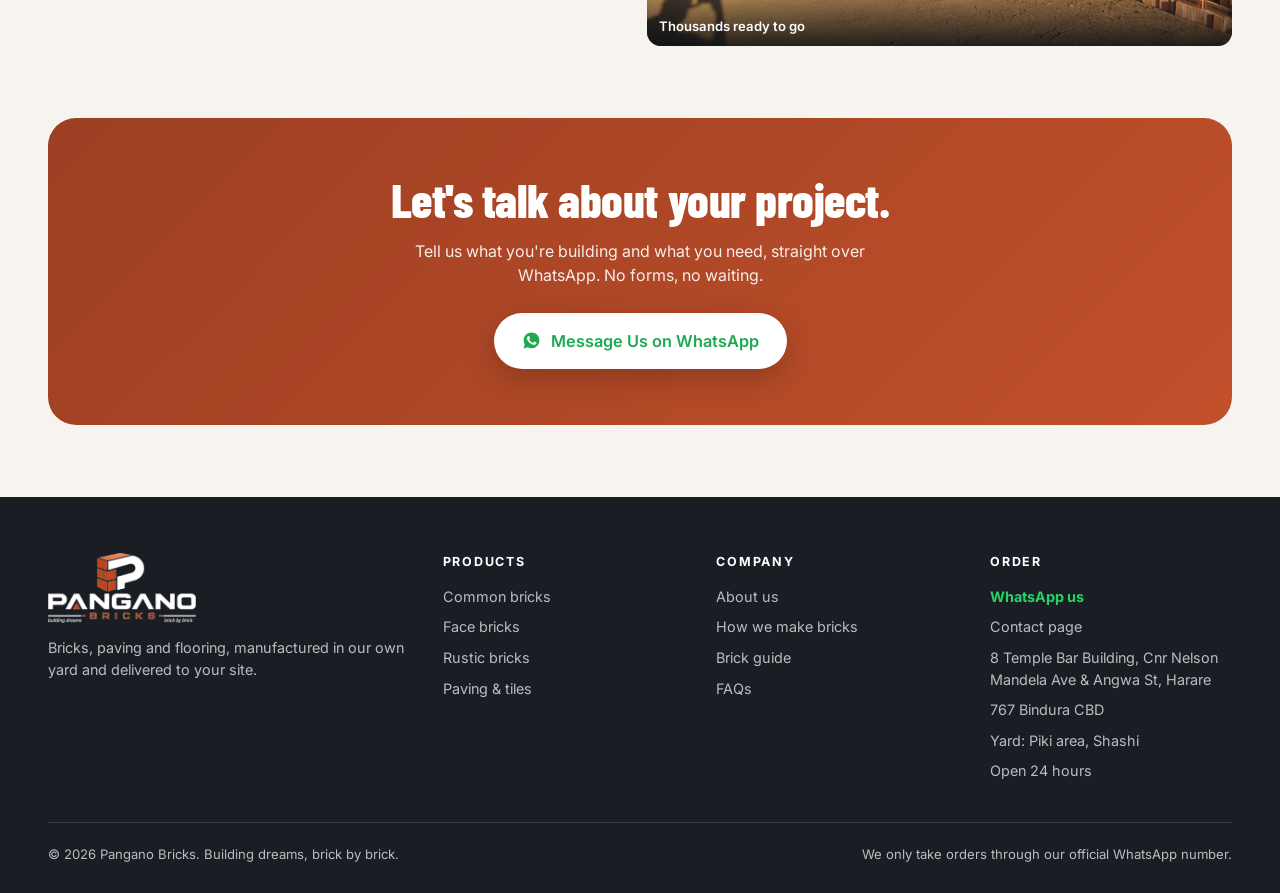
==== commit a52f9ff5: "Econet-style brick cards and Harare/Bindura addresses - Home brick types now float as cut-out bricks" ====
--- a/about.html
+++ b/about.html
@@ -176,7 +176,9 @@
       <ul>
         <li><a class="footer-wa" href="https://wa.me/263772360468?text=Hi%20Pangano%20Bricks%2C%20I%27d%20like%20a%20quote." target="_blank" rel="noopener">WhatsApp us</a></li>
         <li><a href="contact.html">Contact page</a></li>
-        <li>Piki area, Shashi</li>
+        <li>8 Temple Bar Building, Cnr Nelson Mandela Ave &amp; Angwa St, Harare</li>
+        <li>767 Bindura CBD</li>
+        <li>Yard: Piki area, Shashi</li>
         <li>Open 24 hours</li>
       </ul>
     </div>
--- a/styles.css
+++ b/styles.css
@@ -164,56 +164,152 @@
 .section-head p:not(.eyebrow) { color: var(--ink-soft); margin-top: 12px; }
 .alt-bg { background: var(--paper-2); }
 
-/* ============ Home hero: text and advert never overlap ============
-   Mobile: the advert slider sits on top, full and uncropped, and the words
-   come underneath it. Desktop: side by side. */
-.hero { padding-top: 20px !important; padding-bottom: 48px !important; }
-.hero-grid { display: flex; flex-direction: column; gap: 26px; max-width: 1240px; margin: 0 auto; }
-.hero-copy h1 { font-size: clamp(2.4rem, 9vw, 4.4rem); }
-.hero-copy h1 em { font-style: normal; color: var(--brand); }
-:root[data-theme="dark"] .hero-copy h1 em { color: var(--brand-light); }
-.hero-sub { margin: 16px 0 24px; font-size: 1.04rem; color: var(--ink-soft); max-width: 50ch; }
-.hero-actions { display: flex; flex-wrap: wrap; gap: 12px; }
-.hero-points { list-style: none; display: flex; flex-wrap: wrap; gap: 8px 18px; margin-top: 22px; font-size: 0.88rem; color: var(--ink-soft); font-weight: 500; }
-.hero-points li::before { content: "✓"; color: var(--brand); font-weight: 800; margin-right: 6px; }
-@media (min-width: 960px) {
-  .hero { padding-top: 48px !important; padding-bottom: 72px !important; }
-  .hero-grid { display: grid; grid-template-columns: minmax(0, 0.85fr) minmax(0, 1.15fr); align-items: center; gap: 48px; }
-  .hero-copy { order: -1; }
-}
-
-/* ============ Advert slider ============
-   Native scroll-snap so swiping works on any phone; script.js only adds
-   autoplay, dots and arrows on top. Each advert is shown whole
-   (object-fit: contain) on white, never cropped and never covered by text. */
-.ad-slider { position: relative; min-width: 0; }
-.ad-track {
-  display: flex; overflow-x: auto; scroll-snap-type: x mandatory;
-  scroll-behavior: smooth; scrollbar-width: none;
-  border-radius: 20px; background: #fff;
-  box-shadow: 0 18px 50px rgba(26,30,36,0.14);
-}
-.ad-track::-webkit-scrollbar { display: none; }
-.ad-slide { flex: 0 0 100%; scroll-snap-align: start; position: relative; }
-.ad-slide img { width: 100%; aspect-ratio: 3 / 2; object-fit: contain; background: #fff; }
-.ad-slide.cover img { object-fit: cover; }
-.ad-caption {
-  display: flex; align-items: center; justify-content: space-between; gap: 12px;
-  padding: 12px 16px; background: var(--ink-fixed); color: #fff; font-size: 0.9rem; font-weight: 600;
-}
-.ad-caption a { color: var(--brand-light); white-space: nowrap; font-weight: 700; }
-.ad-controls { display: flex; align-items: center; justify-content: center; gap: 14px; margin-top: 14px; }
+/* ============ Home hero: designed banners (Econet-style) ============
+   Each slide is a full banner: deep brand gradient, glow blobs, a faint
+   brick-coursing grid, light streaks, a cut-out product and floating glass
+   badges. Mobile stacks picture above words inside the banner, so text
+   never sits on top of the product. */
+.hero { padding: 16px clamp(10px, 3vw, 40px) 36px !important; }
+.banner-slider { position: relative; max-width: 1280px; margin: 0 auto; min-width: 0; }
+.banner-slider .ad-track {
+  display: flex; overflow-x: auto; scroll-snap-type: x mandatory; scroll-behavior: smooth;
+  scrollbar-width: none; border-radius: 26px; box-shadow: 0 24px 60px rgba(14,20,40,0.28);
+}
+.banner-slider .ad-track::-webkit-scrollbar { display: none; }
+.banner {
+  flex: 0 0 100%; scroll-snap-align: start; position: relative; overflow: hidden; isolation: isolate;
+  display: flex; flex-direction: column; gap: 4px;
+  padding: 22px 22px 30px; color: #fff;
+  background:
+    radial-gradient(60% 70% at 85% 30%, rgba(232,115,74,0.55), transparent 60%),
+    radial-gradient(45% 55% at 0% 100%, rgba(193,80,43,0.45), transparent 65%),
+    linear-gradient(135deg, #0d1530 0%, #16224a 45%, #1a1e24 100%);
+}
+.banner::before {
+  content: ""; position: absolute; inset: 0; z-index: -1; opacity: 0.16;
+  background-image:
+    linear-gradient(rgba(255,255,255,0.5) 1px, transparent 1px),
+    linear-gradient(90deg, rgba(255,255,255,0.5) 1px, transparent 1px);
+  background-size: 64px 32px;
+  -webkit-mask-image: radial-gradient(80% 80% at 70% 40%, #000 30%, transparent 80%);
+  mask-image: radial-gradient(80% 80% at 70% 40%, #000 30%, transparent 80%);
+}
+.banner::after {
+  content: ""; position: absolute; inset: -20% -10%; z-index: -1; pointer-events: none;
+  background: repeating-linear-gradient(115deg, transparent 0 140px, rgba(255,255,255,0.07) 140px 143px, transparent 143px 300px);
+}
+.banner.warm {
+  background:
+    radial-gradient(55% 65% at 80% 45%, rgba(255,170,90,0.5), transparent 60%),
+    radial-gradient(50% 60% at 10% 90%, rgba(26,30,36,0.6), transparent 70%),
+    linear-gradient(135deg, #5b1e0c 0%, #9c3f22 50%, #c1502b 100%);
+}
+.banner.light {
+  color: var(--ink-fixed);
+  background:
+    radial-gradient(55% 70% at 85% 35%, rgba(232,115,74,0.28), transparent 60%),
+    radial-gradient(40% 50% at 5% 95%, rgba(22,34,74,0.18), transparent 70%),
+    linear-gradient(135deg, #fffaf4 0%, #f6ece2 100%);
+}
+.banner.light::before { opacity: 0.35; background-image: linear-gradient(rgba(26,30,36,0.12) 1px, transparent 1px), linear-gradient(90deg, rgba(26,30,36,0.12) 1px, transparent 1px); }
+.banner.light::after { background: repeating-linear-gradient(115deg, transparent 0 140px, rgba(193,80,43,0.08) 140px 143px, transparent 143px 300px); }
+
+.banner-art { position: relative; display: flex; align-items: center; justify-content: center; min-height: 240px; }
+.banner-copy { position: relative; z-index: 2; }
+.banner .eyebrow { color: #ffb08f; }
+.banner.light .eyebrow { color: var(--brand); }
+.banner h1, .banner h2 {
+  font-size: clamp(2.3rem, 9vw, 4.6rem); line-height: 0.98; letter-spacing: -0.015em;
+  text-shadow: 0 4px 30px rgba(0,0,0,0.25);
+}
+.banner.light h1, .banner.light h2 { text-shadow: none; }
+.hl { color: #ff9a6b; }
+.banner.warm .hl { color: #ffd27a; }
+.banner.light .hl { color: var(--brand); }
+.banner-sub { margin: 14px 0 22px; font-size: 1.02rem; max-width: 46ch; opacity: 0.9; }
+.banner-actions { display: flex; flex-wrap: wrap; gap: 10px; }
+.btn-glass { background: rgba(255,255,255,0.12); color: #fff; border: 1.5px solid rgba(255,255,255,0.45); backdrop-filter: blur(6px); }
+.btn-glass:hover { background: rgba(255,255,255,0.22); transform: translateY(-2px); }
+.banner.light .btn-glass { color: var(--ink-fixed); border-color: rgba(26,30,36,0.25); background: rgba(255,255,255,0.6); }
+
+.cut-stack { height: 250px; width: auto; filter: drop-shadow(0 26px 30px rgba(0,0,0,0.55)); transform: rotate(-4deg); }
+.cut-circle {
+  width: 230px; height: 230px; border-radius: 50%; object-fit: cover;
+  box-shadow: 0 0 0 6px rgba(255,255,255,0.18), 0 0 0 14px rgba(255,210,122,0.18), 0 30px 60px rgba(0,0,0,0.45), 0 0 90px rgba(255,170,90,0.55);
+}
+.cut-truck { width: 100%; max-width: 560px; mix-blend-mode: multiply; }
+.banner-art::before {
+  content: ""; position: absolute; width: 70%; aspect-ratio: 1; border-radius: 50%; z-index: -1;
+  background: radial-gradient(circle, rgba(255,140,90,0.55), transparent 65%); filter: blur(10px);
+}
+.banner.light .banner-art::before { background: radial-gradient(circle, rgba(232,115,74,0.35), transparent 65%); }
+
+.badge {
+  position: absolute; z-index: 3; display: flex; align-items: center; gap: 8px;
+  padding: 7px 11px 7px 7px; border-radius: 14px; font-size: 0.76rem; font-weight: 700; color: #fff;
+  background: linear-gradient(135deg, rgba(255,255,255,0.22), rgba(255,255,255,0.06));
+  border: 1px solid rgba(255,255,255,0.35); backdrop-filter: blur(10px);
+  box-shadow: 0 10px 30px rgba(0,0,0,0.3), inset 0 1px 0 rgba(255,255,255,0.4);
+  animation: floaty 5s ease-in-out infinite;
+}
+.badge i {
+  width: 28px; height: 28px; border-radius: 9px; display: grid; place-items: center; font-style: normal;
+  background: linear-gradient(135deg, #e8734a, #9c3f22); box-shadow: 0 0 18px rgba(232,115,74,0.8);
+}
+.badge i svg { width: 16px; height: 16px; stroke: #fff; fill: none; stroke-width: 2; }
+.badge.green i { background: linear-gradient(135deg, #3ee07f, #1ea952); box-shadow: 0 0 18px rgba(37,211,102,0.8); }
+.badge.gold i { background: linear-gradient(135deg, #ffd27a, #e0952a); box-shadow: 0 0 18px rgba(255,200,100,0.8); }
+.banner.light .badge { color: var(--ink-fixed); background: rgba(255,255,255,0.88); border-color: rgba(26,30,36,0.08); box-shadow: 0 12px 30px rgba(26,30,36,0.15); }
+.badge.b1 { top: 4%; left: 0; }
+.badge.b2 { top: 42%; right: 0; animation-delay: -1.6s; }
+.badge.b3 { bottom: 2%; left: 4%; animation-delay: -3.2s; }
+@keyframes floaty { 0%, 100% { transform: translateY(0); } 50% { transform: translateY(-9px); } }
+
+.cube {
+  position: absolute; right: 2%; bottom: 0; z-index: 3; width: 84px; height: 84px; border-radius: 20px;
+  display: grid; place-content: center; text-align: center; line-height: 1;
+  font-family: "Barlow Condensed", sans-serif; font-weight: 800; font-size: 2rem; color: #fff;
+  background: linear-gradient(135deg, rgba(37,211,102,0.35), rgba(13,21,48,0.6));
+  border: 2px solid rgba(62,224,127,0.9);
+  box-shadow: 0 0 30px rgba(37,211,102,0.6), inset 0 0 20px rgba(37,211,102,0.35);
+  animation: floaty 6s ease-in-out infinite; animation-delay: -2s;
+}
+.cube small { display: block; font-family: "Inter", sans-serif; font-size: 0.55rem; letter-spacing: 0.1em; font-weight: 700; margin-top: 4px; }
+
+.ad-controls { display: flex; align-items: center; justify-content: center; gap: 14px; margin-top: 16px; }
 .ad-dots { display: flex; gap: 8px; }
-.ad-dots button {
-  width: 10px; height: 10px; border-radius: 99px; border: none; cursor: pointer;
-  background: var(--line); transition: width 0.3s ease, background 0.3s ease;
-}
-.ad-dots button[aria-current="true"] { width: 28px; background: var(--brand); }
-.ad-arrow {
-  width: 38px; height: 38px; border-radius: 50%; border: 1.5px solid var(--line);
-  background: var(--card-bg); color: var(--ink); cursor: pointer; font-size: 1.1rem; line-height: 1;
-}
+.ad-dots button { width: 10px; height: 10px; border-radius: 99px; border: none; cursor: pointer; background: var(--line); transition: width 0.3s ease, background 0.3s ease; }
+.ad-dots button[aria-current="true"] { width: 30px; background: linear-gradient(90deg, var(--brand-dark), var(--brand-light)); }
+.ad-arrow { width: 40px; height: 40px; border-radius: 50%; border: 1.5px solid var(--line); background: var(--card-bg); color: var(--ink); cursor: pointer; font-size: 1.2rem; line-height: 1; }
 .ad-arrow:hover { border-color: var(--brand); color: var(--brand); }
+
+/* cut-out people (Econet-style): stand on the banner floor, feet fade out */
+.banner-art.people { min-height: 0; align-items: flex-end; margin: -6px -22px 0; }
+.cut-people {
+  width: 100%; max-width: 640px; height: auto;
+  filter: drop-shadow(0 18px 30px rgba(0,0,0,0.35));
+  -webkit-mask-image: linear-gradient(#000 82%, transparent 99%);
+  mask-image: linear-gradient(#000 82%, transparent 99%);
+}
+.cut-people.tall { width: auto; max-height: 330px; }
+.banner-art.people .badge.b2 { display: none; }
+.banner.light .cut-people { filter: drop-shadow(0 18px 30px rgba(26,30,36,0.18)); }
+
+@media (min-width: 900px) {
+  .hero { padding: 28px clamp(16px, 3vw, 40px) 48px !important; }
+  .banner { flex-direction: row; align-items: center; gap: 24px; padding: 56px 64px; min-height: 520px; }
+  .banner-copy { flex: 1 1 52%; order: -1; }
+  .banner-art { flex: 1 1 48%; min-height: 420px; }
+  .cut-stack { height: 400px; }
+  .cut-circle { width: 360px; height: 360px; }
+  .banner-art.people { align-self: stretch; margin: 0 -24px -56px 0; }
+  .banner-art.people .badge.b2 { display: flex; top: 10%; right: auto; left: 6%; }
+  .cut-people.tall { max-height: 540px; }
+  .badge { font-size: 0.86rem; padding: 10px 14px 10px 10px; }
+  .badge i { width: 36px; height: 36px; }
+  .cube { width: 120px; height: 120px; font-size: 2.8rem; }
+}
+@media (prefers-reduced-motion: reduce) { .badge, .cube { animation: none; } }
 
 /* ============ Quick tiles ============ */
 .quick-tiles {
@@ -222,13 +318,16 @@
 }
 .quick-tile {
   display: flex; flex-direction: column; gap: 10px; padding: 18px;
-  background: var(--card-bg); border: 1px solid var(--line); border-radius: 16px;
+  border: 2px solid transparent; border-radius: 18px;
+  background: linear-gradient(var(--card-bg), var(--card-bg)) padding-box,
+              linear-gradient(135deg, #16224a, var(--brand) 70%, var(--brand-light)) border-box;
+  box-shadow: 0 8px 24px rgba(14,20,40,0.08);
   font-weight: 700; transition: transform 0.25s ease, border-color 0.25s ease;
 }
-.quick-tile:hover { transform: translateY(-4px); border-color: var(--brand); }
+.quick-tile:hover { transform: translateY(-4px); box-shadow: 0 14px 30px rgba(193,80,43,0.2); }
 .quick-tile svg { width: 30px; height: 30px; stroke: var(--brand); fill: none; stroke-width: 1.7; }
 .quick-tile small { font-weight: 500; color: var(--ink-soft); font-size: 0.82rem; }
-.quick-tile.wa { background: var(--wa); border-color: var(--wa); color: #fff; }
+.quick-tile.wa { background: linear-gradient(135deg, #3ee07f, #1ea952) padding-box, linear-gradient(135deg, #3ee07f, #1ea952) border-box; color: #fff; }
 .quick-tile.wa svg { stroke: none; fill: #fff; }
 .quick-tile.wa small { color: rgba(255,255,255,0.9); }
 @media (min-width: 760px) { .quick-tiles { grid-template-columns: repeat(4, 1fr); } }
@@ -456,3 +555,55 @@
   padding: 4px 10px; border-radius: 99px; font-size: 0.72rem; font-weight: 700;
   background: rgba(26,30,36,0.82); color: #fff; letter-spacing: 0.02em;
 }
+
+/* ============ Brick product cards (Econet "Connect in style" look) ============
+   Each brick floats, cut out, on a dark brand card with its own glow. */
+.brick-cards { display: grid; grid-template-columns: 1fr; gap: 20px; max-width: 1200px; margin: 0 auto; }
+@media (min-width: 760px) { .brick-cards { grid-template-columns: repeat(3, 1fr); } }
+.brick-card {
+  --glow: rgba(232,96,52,0.7);
+  position: relative; overflow: hidden; isolation: isolate;
+  display: flex; flex-direction: column; border-radius: 24px; color: #fff;
+  border: 1.5px solid transparent;
+  background:
+    radial-gradient(70% 55% at 50% 30%, var(--glow), transparent 70%) padding-box,
+    linear-gradient(160deg, #16224a 0%, #10162c 55%, #1a1e24 100%) padding-box,
+    linear-gradient(140deg, rgba(255,255,255,0.35), rgba(232,115,74,0.6) 45%, rgba(22,34,74,0.6)) border-box;
+  box-shadow: 0 18px 44px rgba(14,20,40,0.22);
+  transition: transform 0.4s ease, box-shadow 0.4s ease;
+}
+.brick-card::before {
+  content: ""; position: absolute; inset: 0; z-index: -1; opacity: 0.14;
+  background-image: linear-gradient(rgba(255,255,255,0.6) 1px, transparent 1px), linear-gradient(90deg, rgba(255,255,255,0.6) 1px, transparent 1px);
+  background-size: 48px 24px;
+  -webkit-mask-image: linear-gradient(#000, transparent 60%); mask-image: linear-gradient(#000, transparent 60%);
+}
+.brick-card:hover { transform: translateY(-8px); box-shadow: 0 28px 60px rgba(193,80,43,0.3); }
+.brick-num {
+  position: absolute; top: 10px; left: 18px; z-index: -1;
+  font-family: "Barlow Condensed", sans-serif; font-weight: 800; font-size: 5.5rem; line-height: 1;
+  color: transparent; -webkit-text-stroke: 1.5px rgba(255,255,255,0.22);
+}
+.brick-stage { position: relative; height: 210px; display: grid; place-items: center; }
+.brick-stage::after { /* floor shadow */
+  content: ""; position: absolute; bottom: 30px; left: 22%; right: 22%; height: 18px; border-radius: 50%;
+  background: radial-gradient(closest-side, rgba(0,0,0,0.55), transparent); filter: blur(4px);
+}
+.brick-float {
+  width: 78%; max-width: 330px; position: relative; z-index: 1;
+  transform: rotate(-9deg); filter: drop-shadow(0 18px 18px rgba(0,0,0,0.45));
+  animation: brickFloat 6s ease-in-out infinite; transition: transform 0.5s ease;
+}
+.brick-card:nth-child(2) .brick-float { animation-delay: -2s; }
+.brick-card:nth-child(3) .brick-float { animation-delay: -4s; }
+.brick-card:hover .brick-float { transform: rotate(-3deg) scale(1.06); }
+@keyframes brickFloat { 0%, 100% { translate: 0 0; } 50% { translate: 0 -10px; } }
+.brick-body { padding: 0 22px 24px; display: flex; flex-direction: column; gap: 10px; flex: 1; }
+.brick-body h3 { font-size: 1.8rem; }
+.brick-body p { color: rgba(255,255,255,0.78); font-size: 0.94rem; line-height: 1.55; }
+.chips-dark li { background: rgba(255,255,255,0.08); border-color: rgba(255,255,255,0.18); color: #fff; }
+.brick-foot { display: flex; align-items: center; justify-content: space-between; gap: 12px; margin-top: auto; padding-top: 10px; flex-wrap: wrap; }
+.brick-foot .btn { padding: 11px 18px; font-size: 0.9rem; }
+.brick-link { color: #ffb08f; font-weight: 700; font-size: 0.9rem; }
+.brick-link:hover { color: #fff; }
+@media (prefers-reduced-motion: reduce) { .brick-float { animation: none; } }
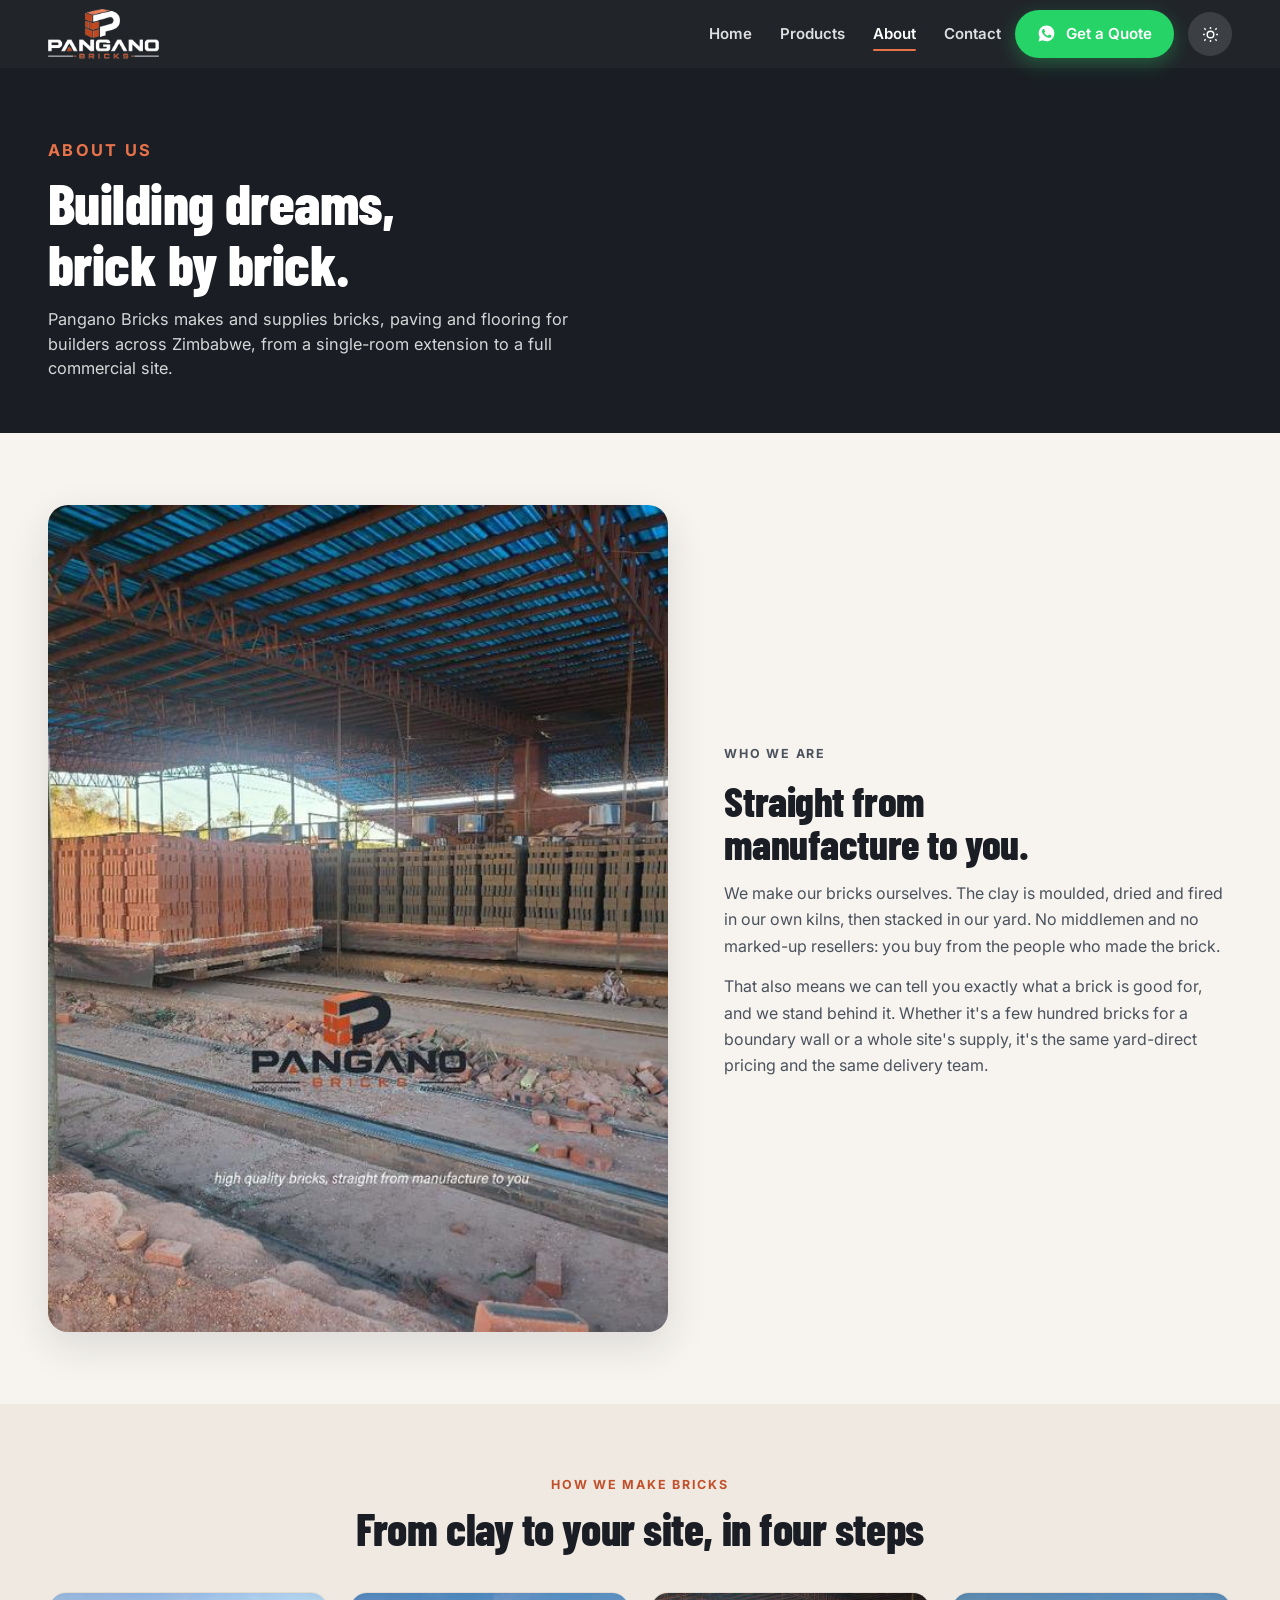
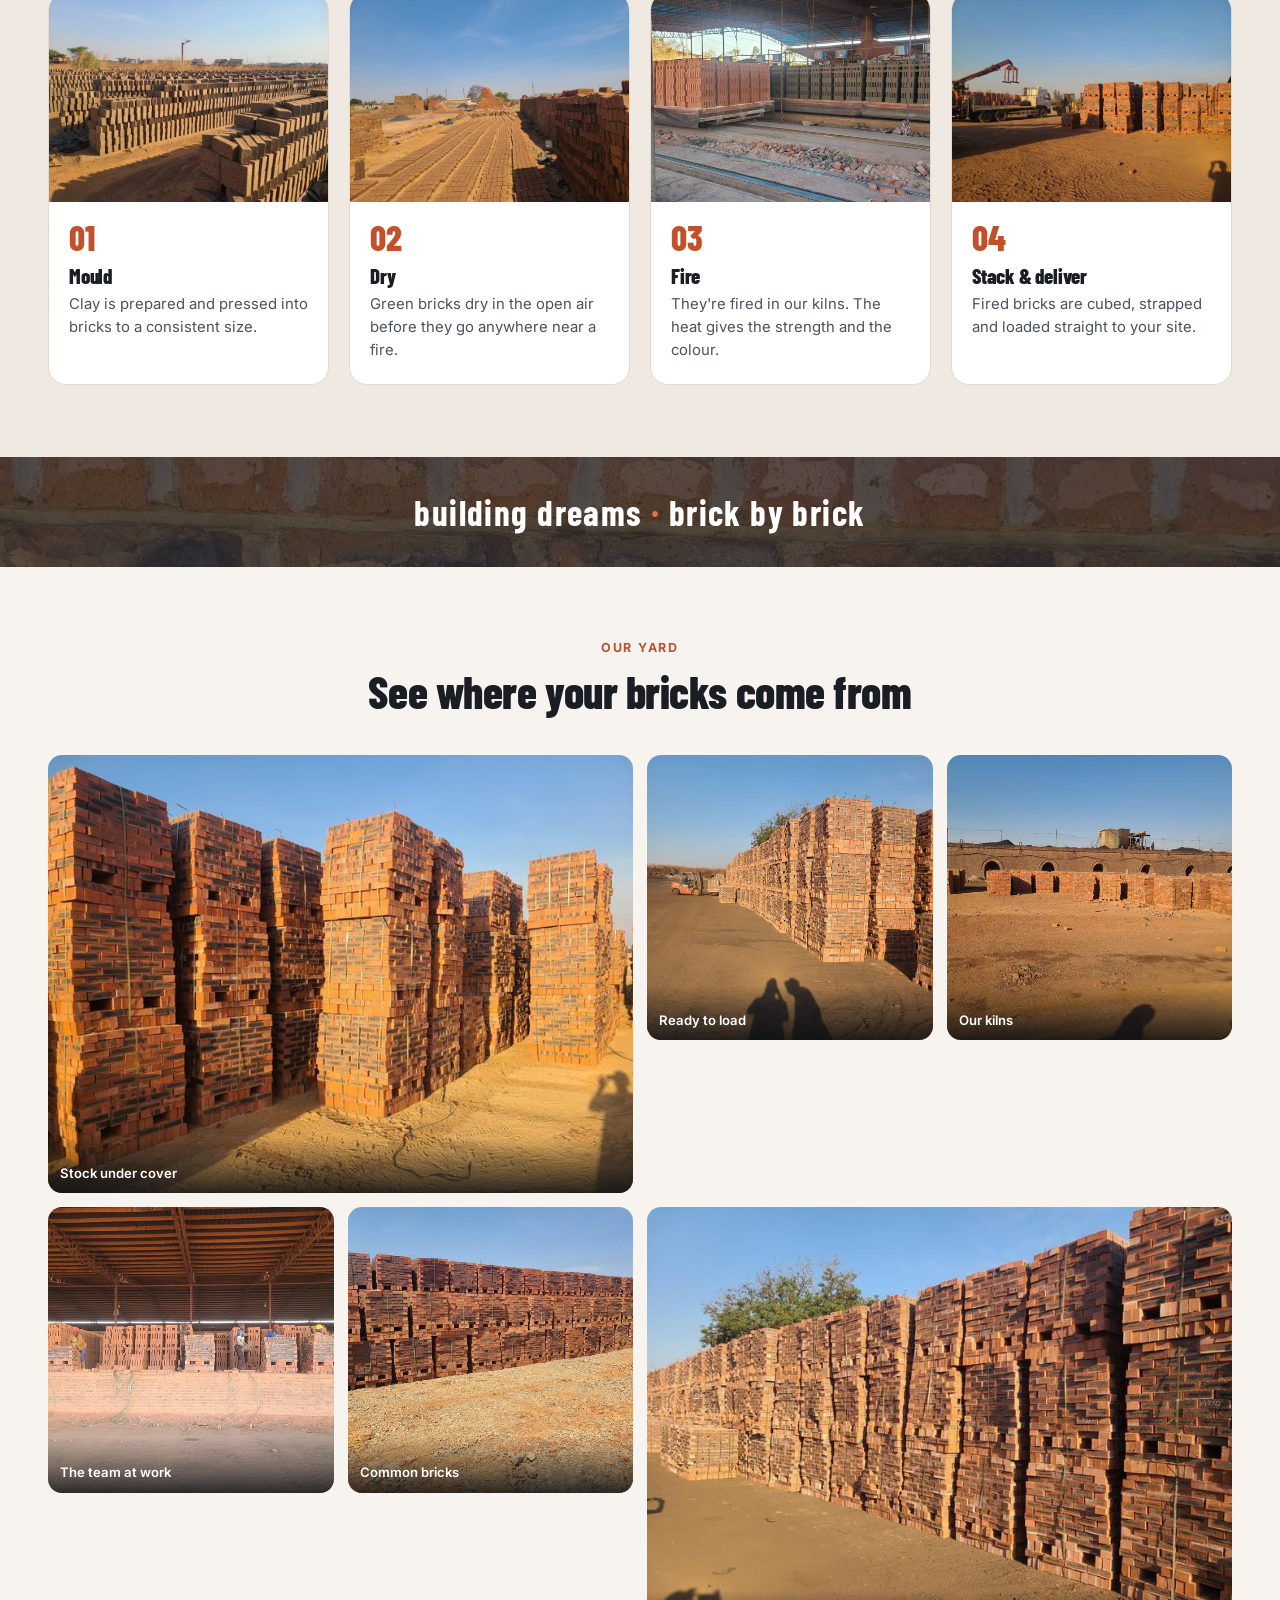
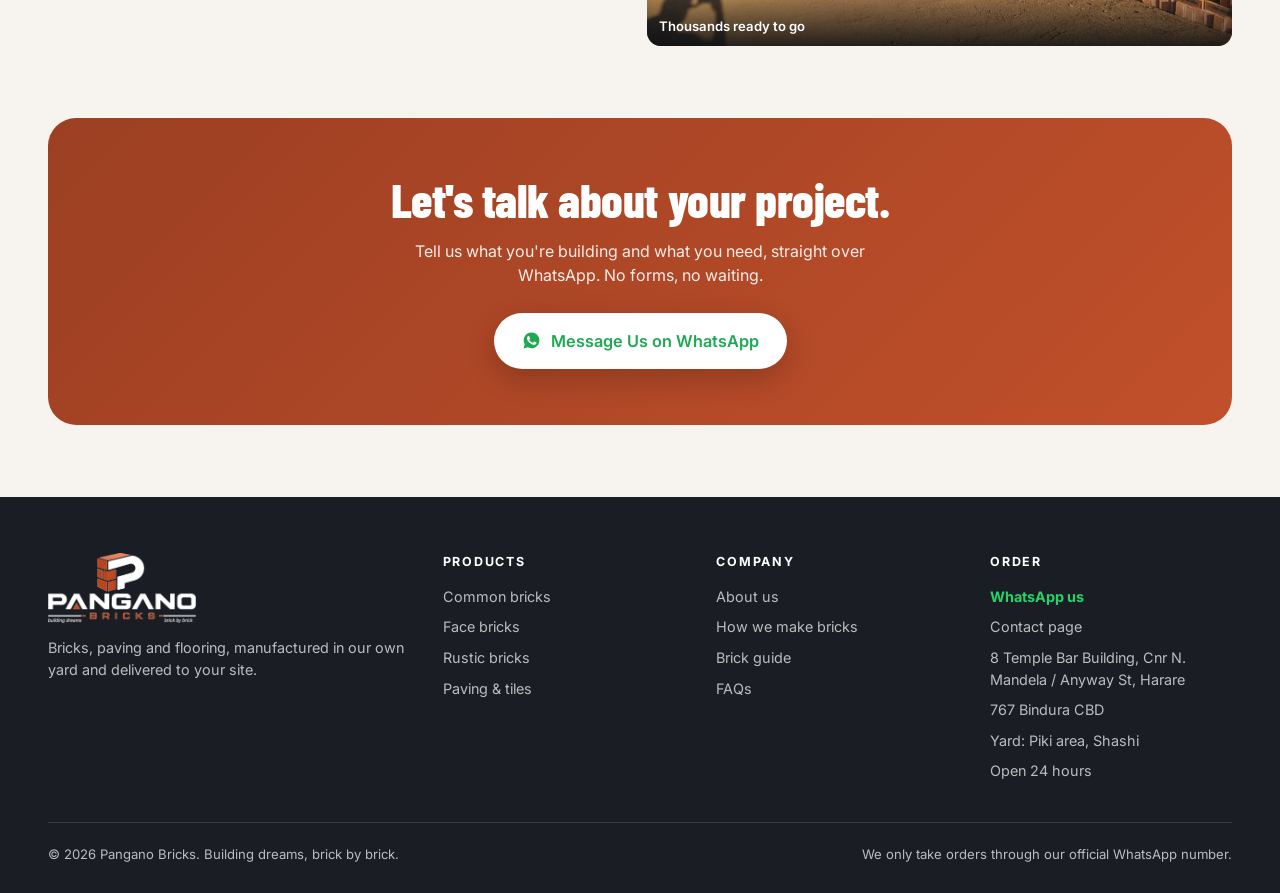
==== commit ac124daa: "Use the Harare address exactly as given Co-Authored-By: Claude Opus 5.5 <noreply@anthropic.com>" ====
--- a/about.html
+++ b/about.html
@@ -176,7 +176,7 @@
       <ul>
         <li><a class="footer-wa" href="https://wa.me/263772360468?text=Hi%20Pangano%20Bricks%2C%20I%27d%20like%20a%20quote." target="_blank" rel="noopener">WhatsApp us</a></li>
         <li><a href="contact.html">Contact page</a></li>
-        <li>8 Temple Bar Building, Cnr Nelson Mandela Ave &amp; Angwa St, Harare</li>
+        <li>8 Temple Bar Building, Cnr N. Mandela / Anyway St, Harare</li>
         <li>767 Bindura CBD</li>
         <li>Yard: Piki area, Shashi</li>
         <li>Open 24 hours</li>
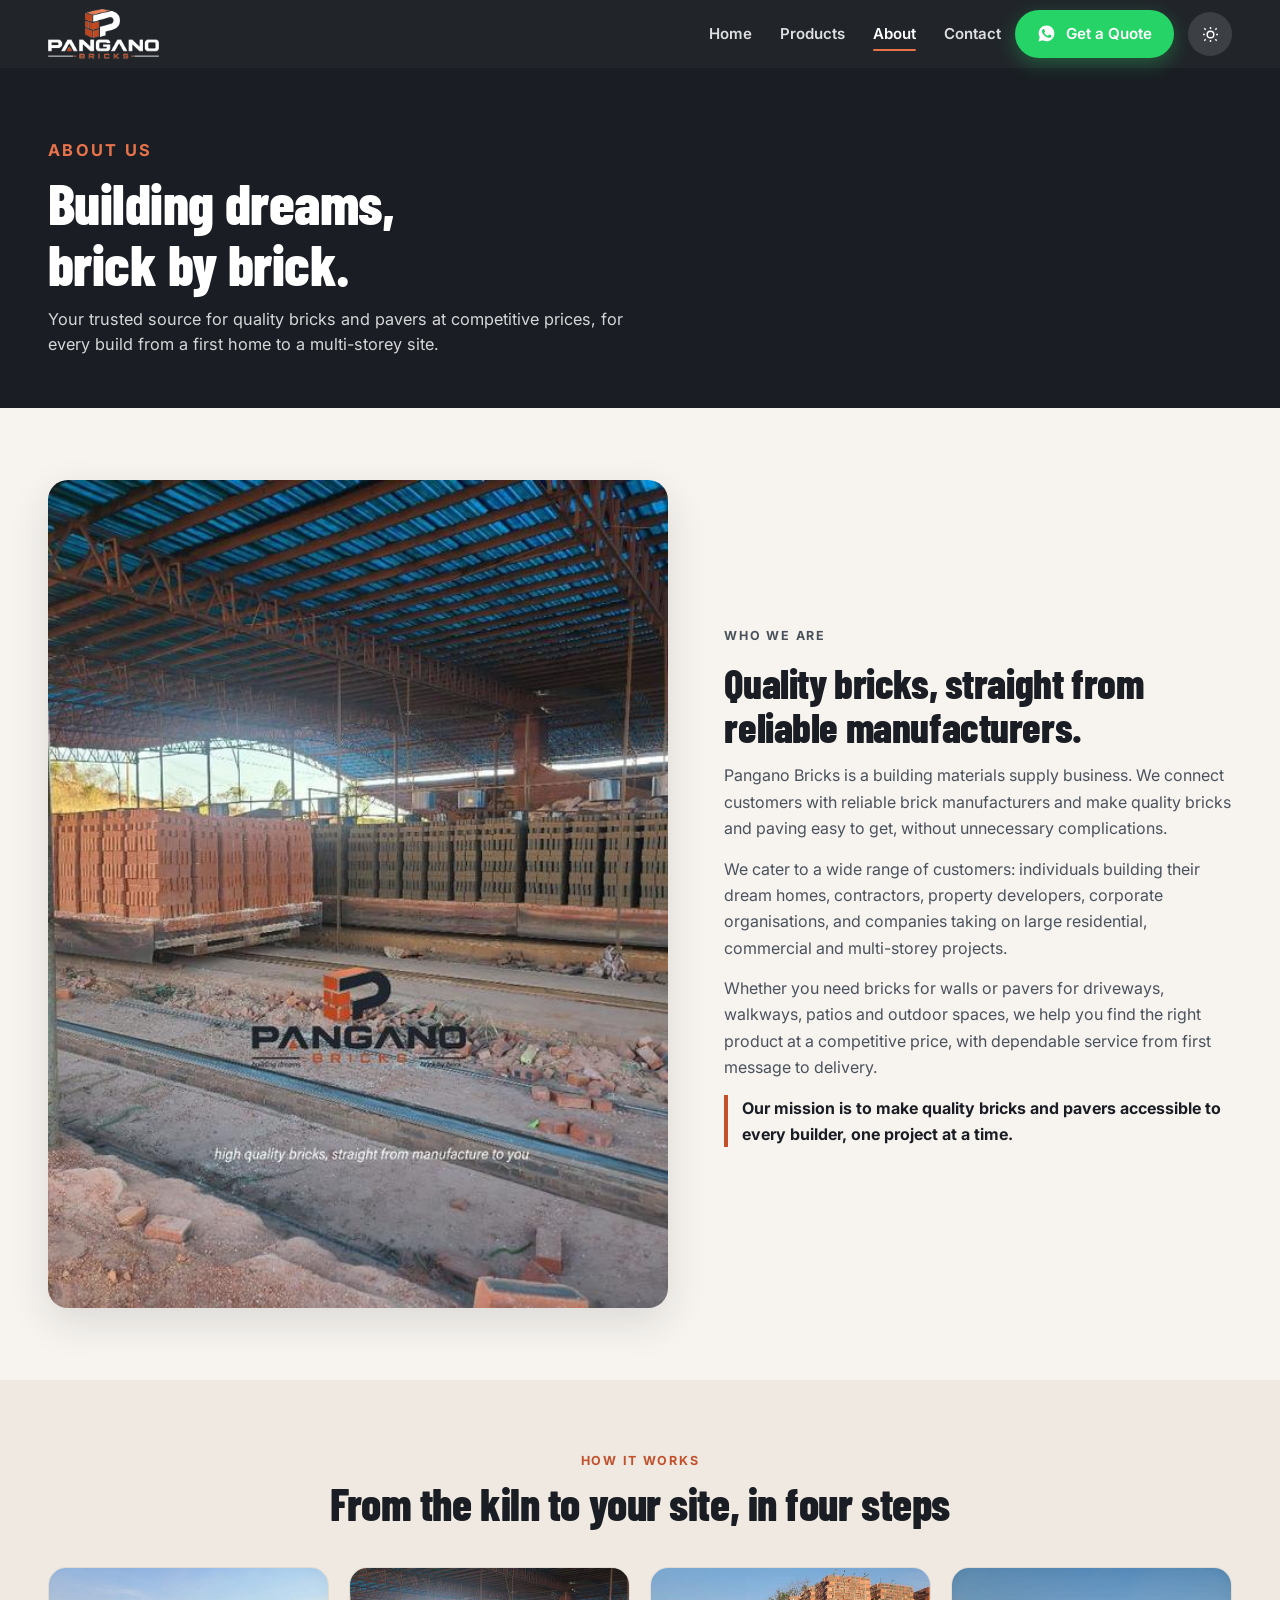
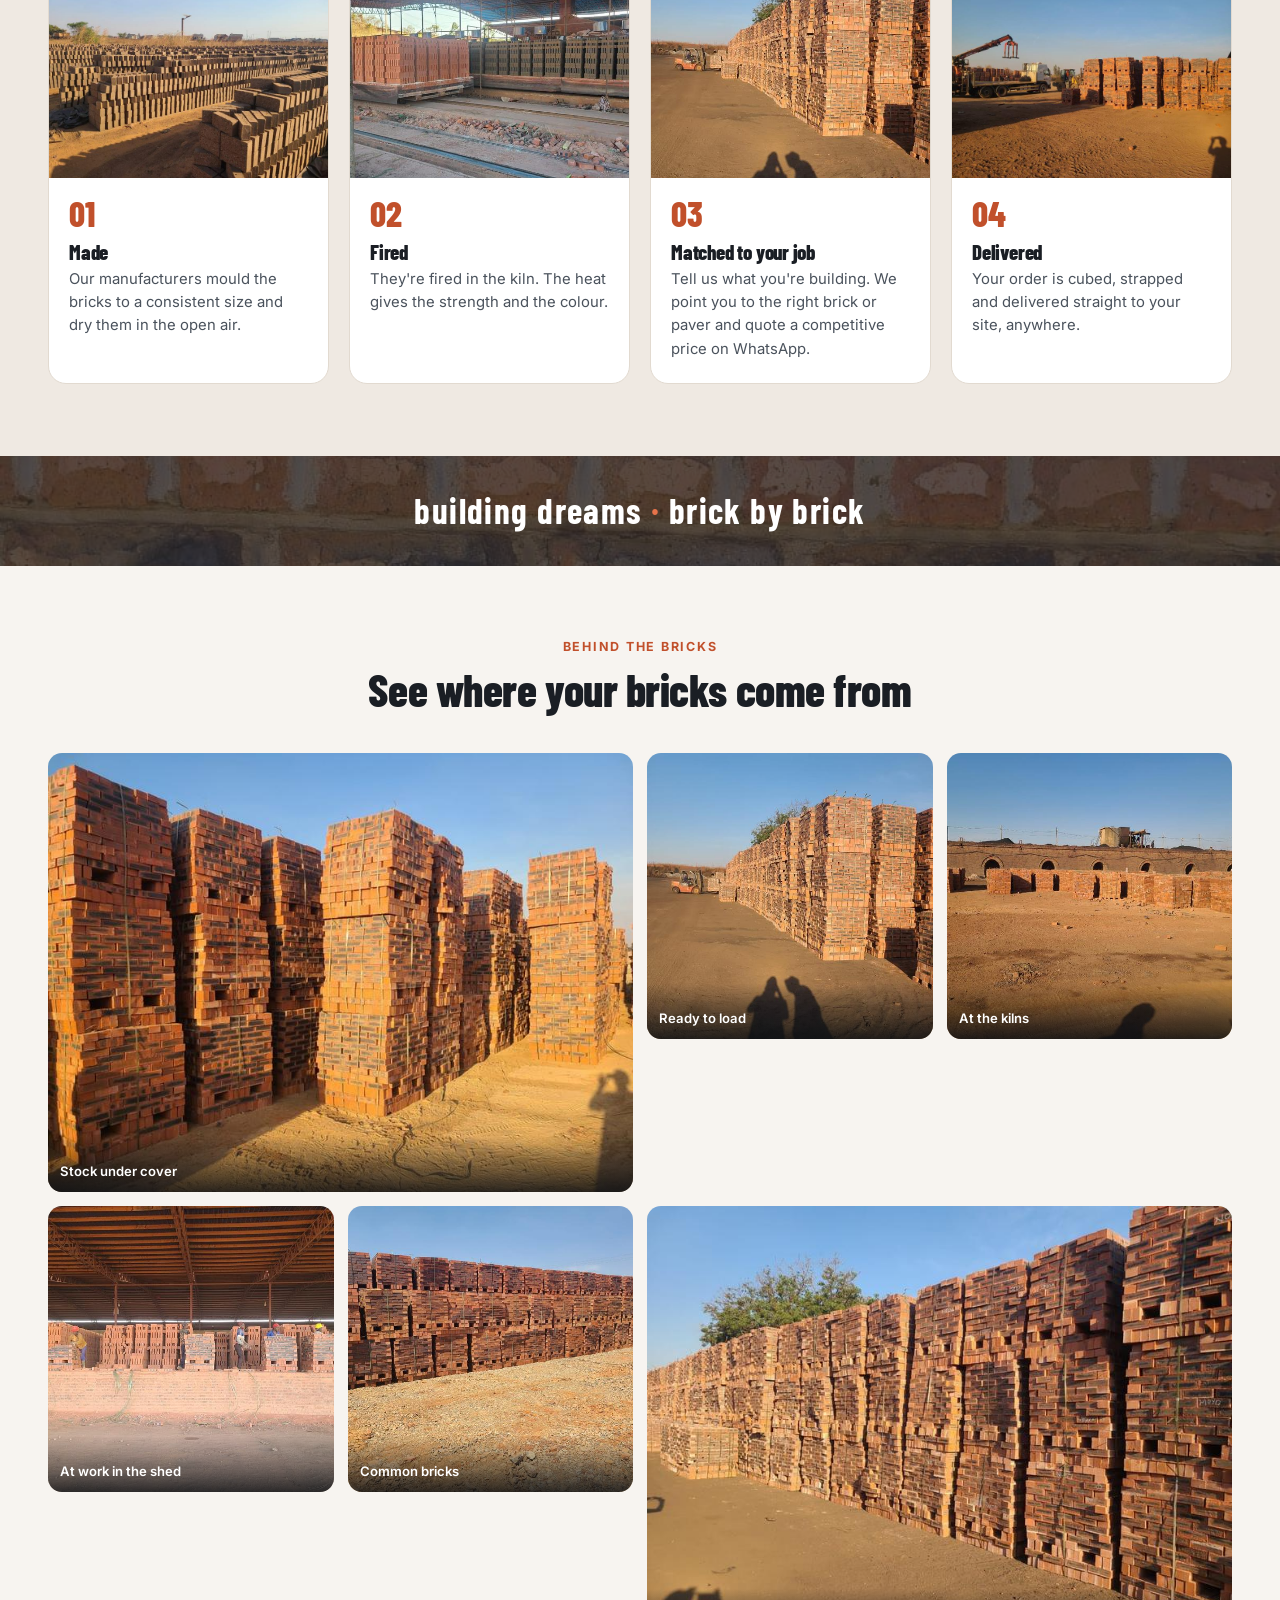
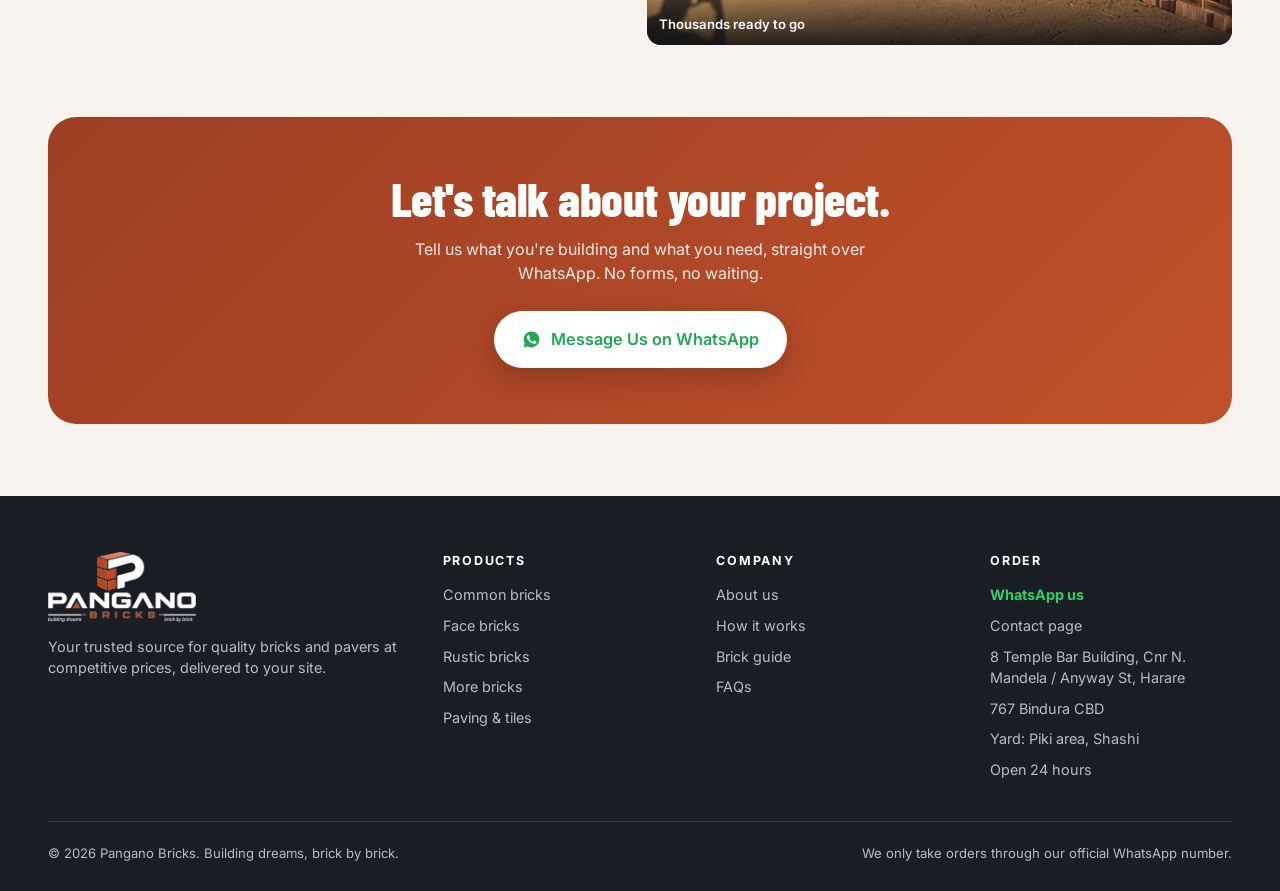
==== commit e792ca70: "Present Pangano as a supplier and add the full brick range Wording now follows the client's ChatGPT " ====
--- a/about.html
+++ b/about.html
@@ -15,10 +15,10 @@
   })();
 </script>
 <title>About Us — Pangano Bricks</title>
-<meta name="description" content="Pangano Bricks moulds, dries and fires its own bricks and delivers them straight from the yard to sites across Zimbabwe." />
+<meta name="description" content="Pangano Bricks connects homeowners, builders and developers with reliable brick manufacturers: quality bricks and pavers at competitive prices, delivered across Zimbabwe." />
 <meta property="og:type" content="website" />
 <meta property="og:title" content="About Us — Pangano Bricks" />
-<meta property="og:description" content="Common, face and rustic bricks, paving and flooring tiles. Yard-direct, delivered to your site. Order on WhatsApp." />
+<meta property="og:description" content="Quality bricks and pavers at competitive prices, delivered to your site. Order on WhatsApp." />
 <meta property="og:image" content="https://pangano-bricks.vercel.app/assets/img/og-card.jpg" />
 <meta name="theme-color" content="#1a1e24" />
 <link rel="icon" type="image/png" sizes="32x32" href="assets/img/favicon-32.png" />
@@ -74,20 +74,22 @@
     <div class="wrap reveal">
       <p class="eyebrow">About us</p>
       <h1>Building dreams, brick by brick.</h1>
-      <p>Pangano Bricks makes and supplies bricks, paving and flooring for builders across Zimbabwe, from a single-room extension to a full commercial site.</p>
+      <p>Your trusted source for quality bricks and pavers at competitive prices, for every build from a first home to a multi-storey site.</p>
     </div>
   </section>
 
   <section>
     <div class="feature">
       <div class="feature-media reveal">
-        <img src="assets/img/ad-factory-sm.jpg" alt="Inside the Pangano Bricks factory: kiln cars of bricks under the steel roof — high quality bricks, straight from manufacture to you" loading="lazy" />
+        <img src="assets/img/ad-factory-sm.jpg" alt="Inside a brick factory: kiln cars of bricks under the steel roof — high quality bricks, straight from manufacture to you" loading="lazy" />
       </div>
       <div class="feature-copy reveal">
         <p class="eyebrow">Who we are</p>
-        <h2>Straight from manufacture to you.</h2>
-        <p>We make our bricks ourselves. The clay is moulded, dried and fired in our own kilns, then stacked in our yard. No middlemen and no marked-up resellers: you buy from the people who made the brick.</p>
-        <p>That also means we can tell you exactly what a brick is good for, and we stand behind it. Whether it's a few hundred bricks for a boundary wall or a whole site's supply, it's the same yard-direct pricing and the same delivery team.</p>
+        <h2>Quality bricks, straight from reliable manufacturers.</h2>
+        <p>Pangano Bricks is a building materials supply business. We connect customers with reliable brick manufacturers and make quality bricks and paving easy to get, without unnecessary complications.</p>
+        <p>We cater to a wide range of customers: individuals building their dream homes, contractors, property developers, corporate organisations, and companies taking on large residential, commercial and multi-storey projects.</p>
+        <p>Whether you need bricks for walls or pavers for driveways, walkways, patios and outdoor spaces, we help you find the right product at a competitive price, with dependable service from first message to delivery.</p>
+        <p class="mission">Our mission is to make quality bricks and pavers accessible to every builder, one project at a time.</p>
       </div>
     </div>
   </section>
@@ -95,25 +97,25 @@
   <!-- ===================== PROCESS ===================== -->
   <section class="alt-bg" id="process">
     <div class="section-head reveal">
-      <p class="eyebrow">How we make bricks</p>
-      <h2>From clay to your site, in four steps</h2>
+      <p class="eyebrow">How it works</p>
+      <h2>From the kiln to your site, in four steps</h2>
     </div>
     <div class="steps" data-stagger>
       <div class="step reveal">
         <img src="assets/img/drying-sm.jpg" alt="Freshly moulded bricks laid out in rows" loading="lazy" />
-        <div class="step-body"><span class="step-num">01</span><h3>Mould</h3><p>Clay is prepared and pressed into bricks to a consistent size.</p></div>
-      </div>
-      <div class="step reveal">
-        <img src="assets/img/drying-2-sm.jpg" alt="Green bricks drying in the sun across the yard" loading="lazy" />
-        <div class="step-body"><span class="step-num">02</span><h3>Dry</h3><p>Green bricks dry in the open air before they go anywhere near a fire.</p></div>
+        <div class="step-body"><span class="step-num">01</span><h3>Made</h3><p>Our manufacturers mould the bricks to a consistent size and dry them in the open air.</p></div>
       </div>
       <div class="step reveal">
         <img src="assets/img/tunnel-kiln-sm.jpg" alt="Bricks on kiln cars entering the kiln" loading="lazy" />
-        <div class="step-body"><span class="step-num">03</span><h3>Fire</h3><p>They're fired in our kilns. The heat gives the strength and the colour.</p></div>
+        <div class="step-body"><span class="step-num">02</span><h3>Fired</h3><p>They're fired in the kiln. The heat gives the strength and the colour.</p></div>
+      </div>
+      <div class="step reveal">
+        <img src="assets/img/yard-forklift-sm.jpg" alt="Rows of brick cubes ready to load" loading="lazy" />
+        <div class="step-body"><span class="step-num">03</span><h3>Matched to your job</h3><p>Tell us what you're building. We point you to the right brick or paver and quote a competitive price on WhatsApp.</p></div>
       </div>
       <div class="step reveal">
         <img src="assets/img/yard-loading-sm.jpg" alt="A crane truck loading cubes of bricks" loading="lazy" />
-        <div class="step-body"><span class="step-num">04</span><h3>Stack &amp; deliver</h3><p>Fired bricks are cubed, strapped and loaded straight to your site.</p></div>
+        <div class="step-body"><span class="step-num">04</span><h3>Delivered</h3><p>Your order is cubed, strapped and delivered straight to your site, anywhere.</p></div>
       </div>
     </div>
   </section>
@@ -123,14 +125,14 @@
   <!-- ===================== YARD GALLERY ===================== -->
   <section>
     <div class="section-head reveal">
-      <p class="eyebrow">Our yard</p>
+      <p class="eyebrow">Behind the bricks</p>
       <h2>See where your bricks come from</h2>
     </div>
     <div class="yard-grid" data-stagger>
       <figure class="wide reveal"><img src="assets/img/yard-cubes-sm.jpg" alt="Cubes of bricks under the yard shed" loading="lazy" /><figcaption>Stock under cover</figcaption></figure>
       <figure class="reveal"><img src="assets/img/yard-forklift-sm.jpg" alt="Rows of brick cubes with a forklift in the distance" loading="lazy" /><figcaption>Ready to load</figcaption></figure>
-      <figure class="reveal"><img src="assets/img/kiln-sm.jpg" alt="The kiln arches at the Pangano yard" loading="lazy" /><figcaption>Our kilns</figcaption></figure>
-      <figure class="reveal"><img src="assets/img/shed-sm.jpg" alt="Workers in the brick shed" loading="lazy" /><figcaption>The team at work</figcaption></figure>
+      <figure class="reveal"><img src="assets/img/kiln-sm.jpg" alt="Kiln arches at the brick yard" loading="lazy" /><figcaption>At the kilns</figcaption></figure>
+      <figure class="reveal"><img src="assets/img/shed-sm.jpg" alt="Workers in the brick shed" loading="lazy" /><figcaption>At work in the shed</figcaption></figure>
       <figure class="reveal"><img src="assets/img/brick-common-2-sm.jpg" alt="A long line of brick cubes" loading="lazy" /><figcaption>Common bricks</figcaption></figure>
       <figure class="wide reveal"><img src="assets/img/yard-rows-sm.jpg" alt="Rows of brick cubes stretching across the yard" loading="lazy" /><figcaption>Thousands ready to go</figcaption></figure>
     </div>
@@ -151,7 +153,7 @@
   <div class="footer-grid">
     <div>
       <img src="assets/img/logo-light.png" alt="Pangano Bricks — building dreams, brick by brick" class="footer-logo" width="640" height="303" loading="lazy" />
-      <p>Bricks, paving and flooring, manufactured in our own yard and delivered to your site.</p>
+      <p>Your trusted source for quality bricks and pavers at competitive prices, delivered to your site.</p>
     </div>
     <div>
       <h4>Products</h4>
@@ -159,6 +161,7 @@
         <li><a href="products.html#common">Common bricks</a></li>
         <li><a href="products.html#face">Face bricks</a></li>
         <li><a href="products.html#rustic">Rustic bricks</a></li>
+        <li><a href="products.html#range">More bricks</a></li>
         <li><a href="products.html#paving">Paving &amp; tiles</a></li>
       </ul>
     </div>
@@ -166,7 +169,7 @@
       <h4>Company</h4>
       <ul>
         <li><a href="about.html">About us</a></li>
-        <li><a href="about.html#process">How we make bricks</a></li>
+        <li><a href="about.html#process">How it works</a></li>
         <li><a href="products.html#guide">Brick guide</a></li>
         <li><a href="contact.html#faq">FAQs</a></li>
       </ul>
--- a/styles.css
+++ b/styles.css
@@ -607,3 +607,31 @@
 .brick-link { color: #ffb08f; font-weight: 700; font-size: 0.9rem; }
 .brick-link:hover { color: #fff; }
 @media (prefers-reduced-motion: reduce) { .brick-float { animation: none; } }
+
+/* ============ Full range (products) + "also in our range" strip (home) ============ */
+.range-grid { display: grid; grid-template-columns: 1fr; gap: 16px; max-width: 1200px; margin: 0 auto; }
+@media (min-width: 680px) { .range-grid { grid-template-columns: repeat(2, 1fr); } }
+@media (min-width: 1040px) { .range-grid { grid-template-columns: repeat(3, 1fr); } }
+.range-card {
+  display: flex; gap: 16px; align-items: flex-start; padding: 20px;
+  background: var(--card-bg); border: 1px solid var(--line); border-radius: 18px;
+  transition: transform 0.3s ease, box-shadow 0.3s ease;
+}
+.range-card:hover { transform: translateY(-4px); box-shadow: 0 14px 30px rgba(26,30,36,0.1); }
+.range-swatch {
+  flex: 0 0 auto; width: 64px; height: 30px; margin-top: 4px; border-radius: 5px; background: var(--sw);
+  box-shadow: inset 0 -3px 0 rgba(0,0,0,0.25), inset 0 2px 0 rgba(255,255,255,0.18), 0 8px 16px rgba(0,0,0,0.18);
+  transform: rotate(-6deg);
+}
+.range-card h3 { font-size: 1.35rem; }
+.range-tag { display: inline-block; margin: 4px 0 2px; padding: 2px 9px; border-radius: 99px; font-size: 0.72rem; font-weight: 700; color: var(--brand); border: 1px solid var(--brand-light); }
+.range-card p { color: var(--ink-soft); font-size: 0.93rem; line-height: 1.55; margin-top: 6px; }
+.range-use strong { color: var(--ink); }
+.range-wa { display: inline-flex; align-items: center; gap: 6px; margin-top: 10px; font-weight: 700; font-size: 0.9rem; color: var(--wa-dark, #1ea952); }
+.range-wa .icon { width: 18px; height: 18px; }
+.range-strip { max-width: 1200px; margin: 24px auto 0; display: flex; flex-wrap: wrap; align-items: center; gap: 10px 14px; justify-content: center; }
+.range-strip > span { font-weight: 700; font-size: 0.8rem; text-transform: uppercase; letter-spacing: 0.12em; color: var(--ink-soft); }
+.range-strip ul { list-style: none; display: flex; flex-wrap: wrap; gap: 8px; justify-content: center; }
+.range-strip a { display: inline-block; padding: 7px 14px; border-radius: 99px; border: 1px solid var(--line); background: var(--card-bg); font-size: 0.88rem; font-weight: 600; color: var(--ink); }
+.range-strip a:hover { border-color: var(--brand); color: var(--brand); }
+.mission { font-weight: 700; color: var(--ink) !important; border-left: 4px solid var(--brand); padding-left: 14px; }
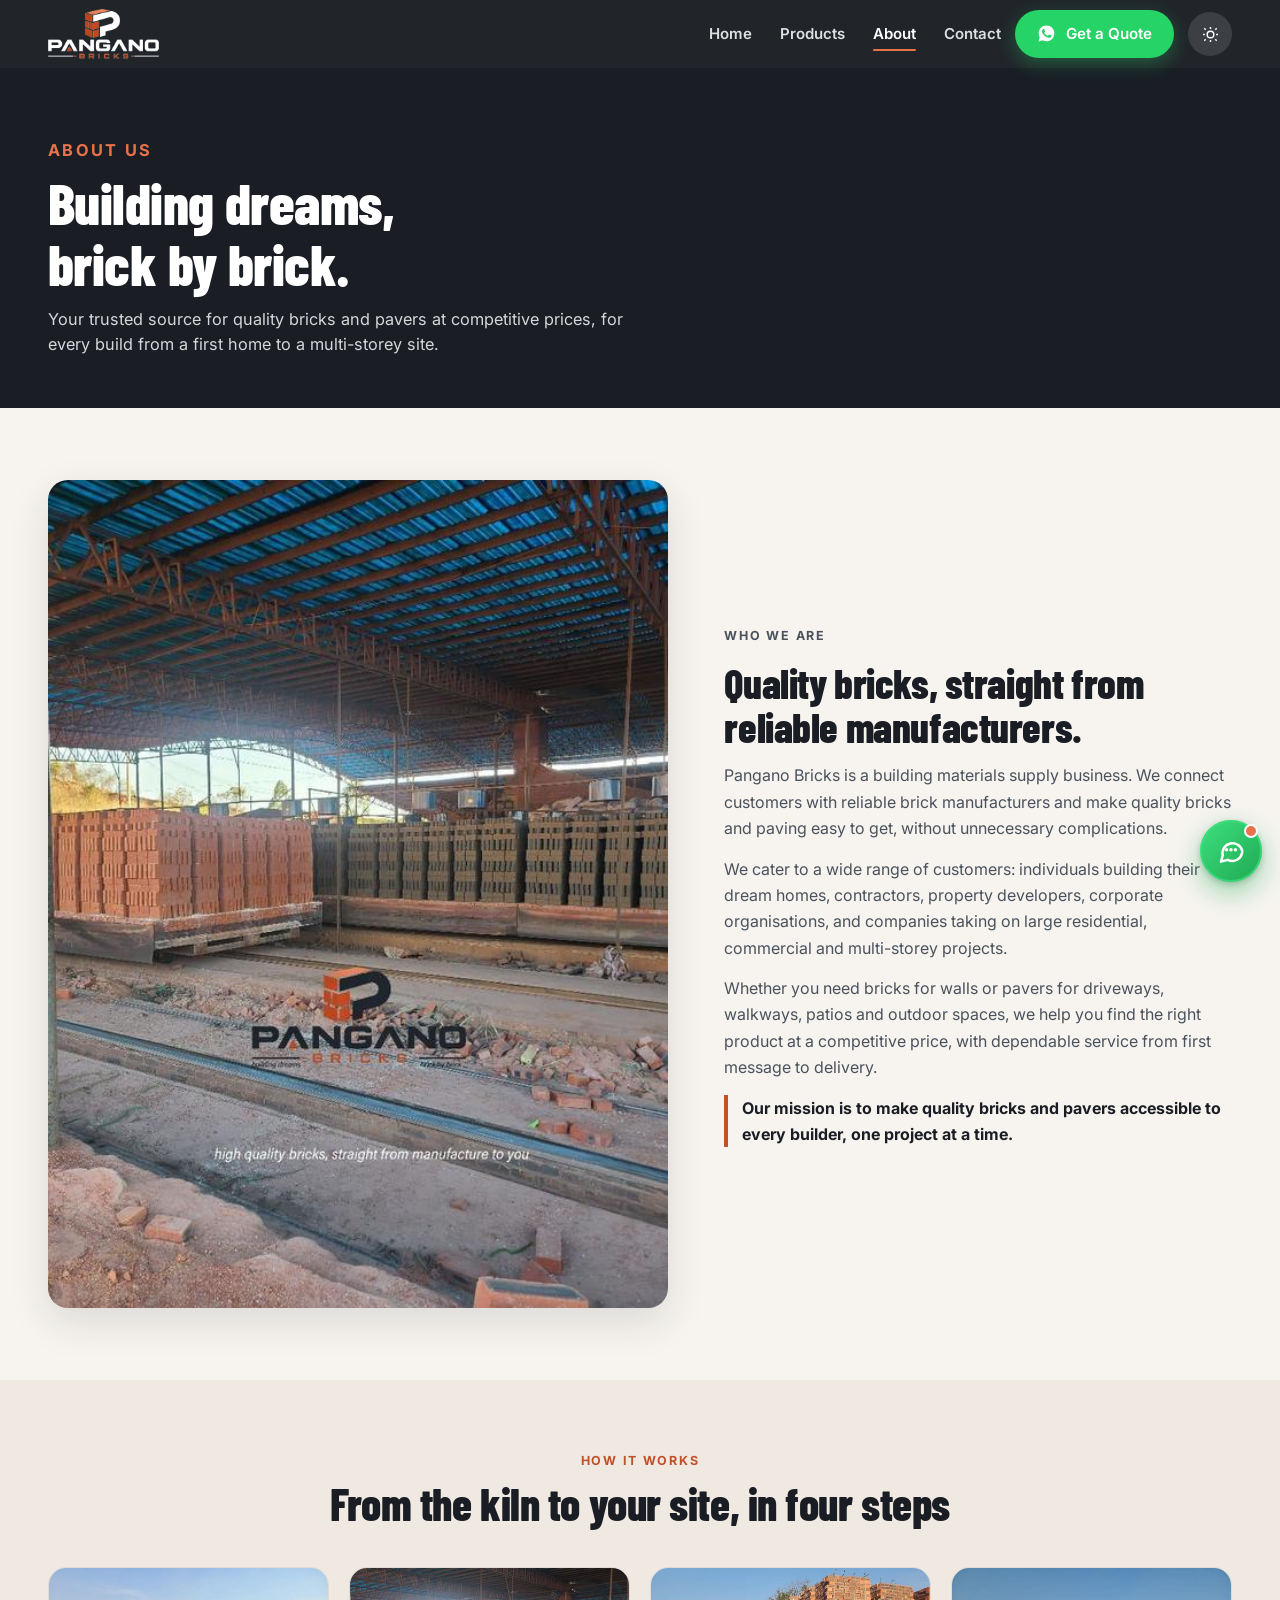
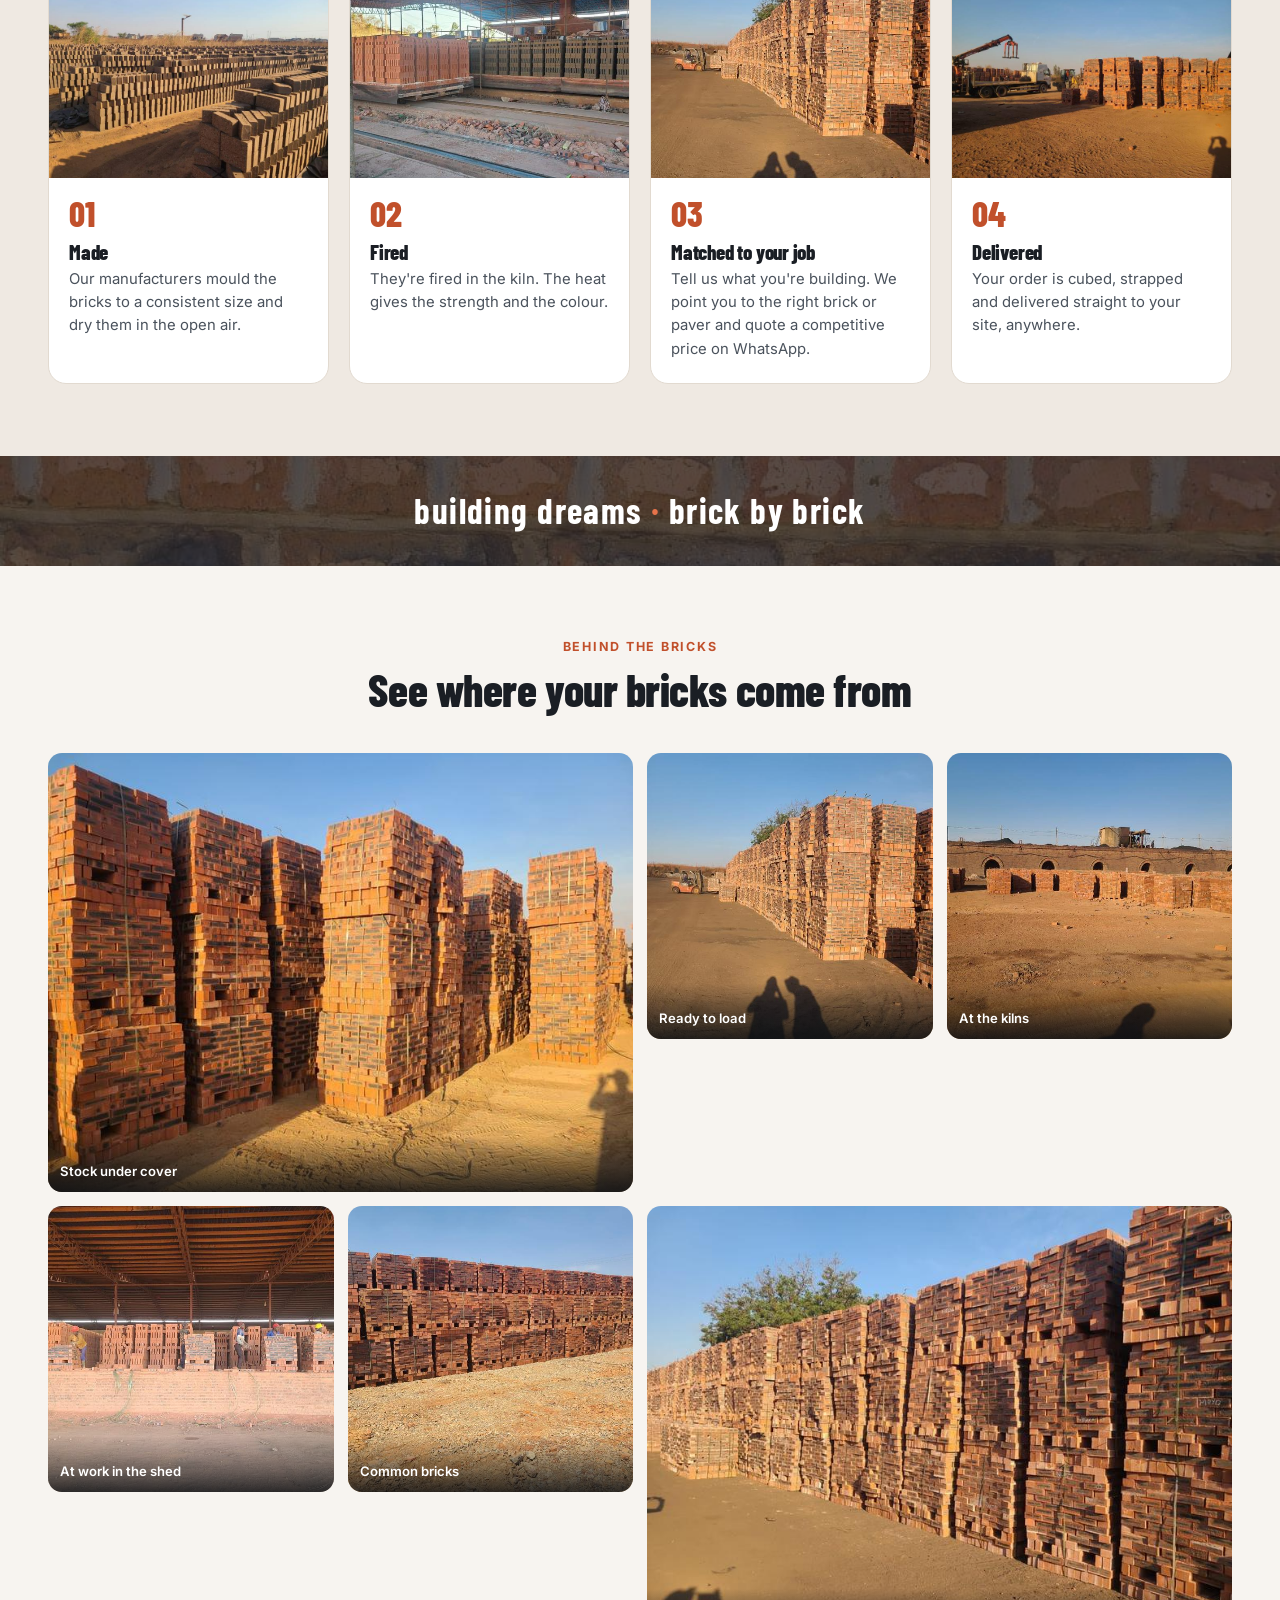
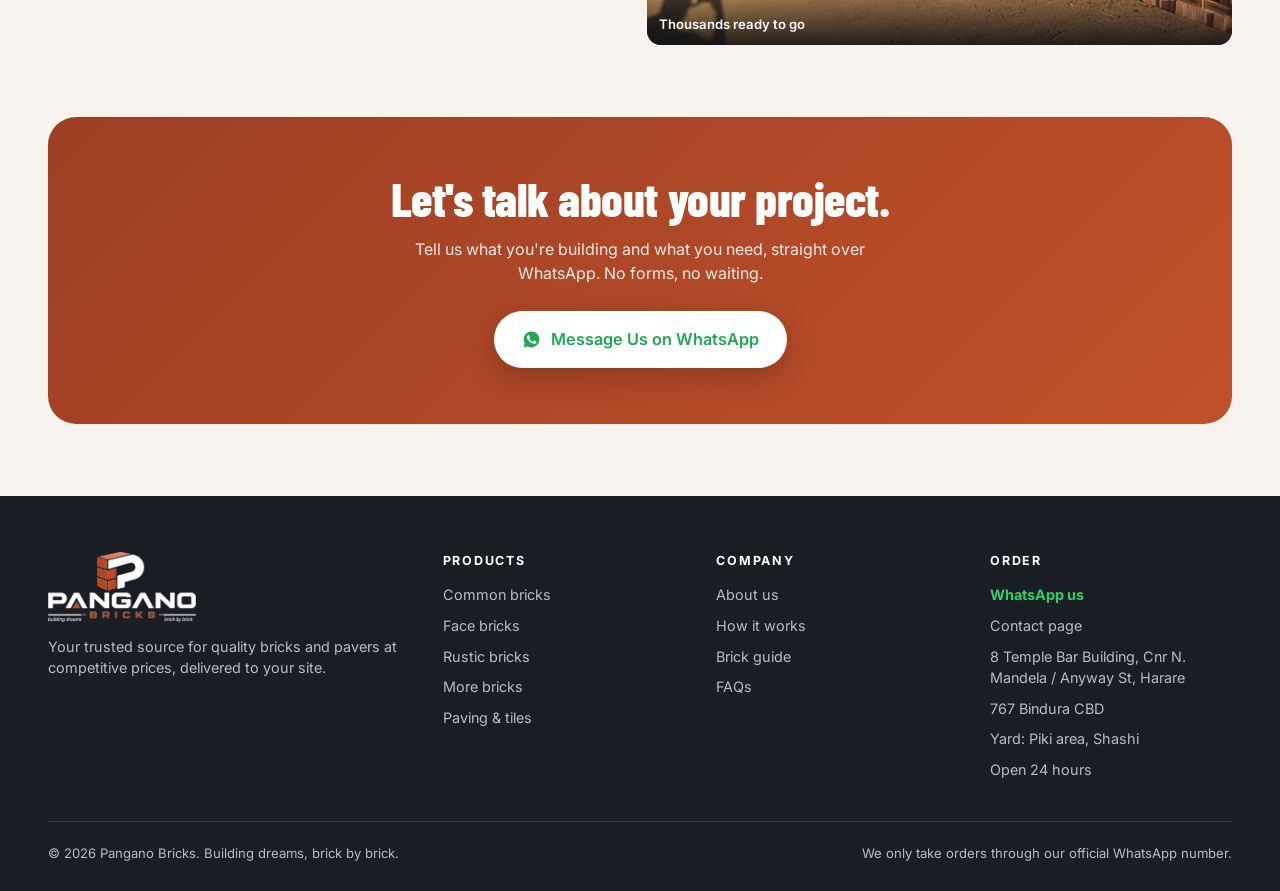
==== commit f59a2c36: "Turn the green button into a chat assistant chat.js: built-in assistant (no server needed) that reco" ====
--- a/about.html
+++ b/about.html
@@ -192,8 +192,13 @@
   </div>
 </footer>
 
-<a class="wa-float" href="https://wa.me/263772360468?text=Hi%20Pangano%20Bricks%2C%20I%27d%20like%20a%20quote." target="_blank" rel="noopener" aria-label="Chat with Pangano Bricks on WhatsApp"><svg class="icon"><use href="#i-wa"/></svg></a>
+<button class="chat-launcher" type="button" aria-label="Chat with the Pangano Bricks assistant">
+  <svg class="ic-chat" viewBox="0 0 24 24" aria-hidden="true"><path d="M21 12a8 8 0 0 1-11.6 7.1L4 20.5l1.4-4.9A8 8 0 1 1 21 12z"/><path d="M8.5 11h.01M12 11h.01M15.5 11h.01" stroke-width="2.8"/></svg>
+  <svg class="ic-close" viewBox="0 0 24 24" aria-hidden="true"><path d="M6 6l12 12M18 6 6 18"/></svg>
+  <span class="dot" aria-hidden="true"></span>
+</button>
 
 <script src="script.js"></script>
+<script src="chat.js" defer></script>
 </body>
 </html>
--- a/styles.css
+++ b/styles.css
@@ -516,17 +516,6 @@
 }
 @media (min-width: 760px) { .footer-grid { grid-template-columns: 1.5fr 1fr 1fr 1fr; } }
 
-/* ============ Floating WhatsApp button (mobile) ============ */
-.wa-float {
-  position: fixed; right: 16px; bottom: 16px; z-index: 80;
-  width: 56px; height: 56px; border-radius: 50%; background: var(--wa); color: #fff;
-  display: flex; align-items: center; justify-content: center;
-  box-shadow: 0 8px 24px rgba(0,0,0,0.25);
-  transform: translateY(90px); transition: transform 0.35s ease;
-}
-.wa-float.show { transform: none; }
-.wa-float .icon { width: 28px; height: 28px; }
-
 /* ============ Scroll reveal ============
    Hidden only when JS is running (html.js), so content never disappears
    if the script fails to load. */
@@ -544,7 +533,6 @@
   .header-cta { display: inline-flex; }
   .nav-toggle { display: none; }
   .mobile-nav { display: none; }
-  .wa-float { display: none; }
   .brand-logo { height: 50px; }
 }
 
@@ -635,3 +623,180 @@
 .range-strip a { display: inline-block; padding: 7px 14px; border-radius: 99px; border: 1px solid var(--line); background: var(--card-bg); font-size: 0.88rem; font-weight: 600; color: var(--ink); }
 .range-strip a:hover { border-color: var(--brand); color: var(--brand); }
 .mission { font-weight: 700; color: var(--ink) !important; border-left: 4px solid var(--brand); padding-left: 14px; }
+
+/* ============ Home brick section: branded advert + brick-type table ============ */
+.brick-ad {
+  max-width: 960px; margin: 0 auto; border-radius: 22px; overflow: hidden; background: #fff;
+  border: 1px solid var(--line); box-shadow: 0 20px 50px rgba(14,20,40,0.14);
+}
+.brick-ad img { display: block; width: 100%; height: auto; }
+.brick-table-wrap { max-width: 960px; margin: 24px auto 0; border: 1px solid var(--line); border-radius: 18px; overflow: hidden; background: var(--card-bg); }
+.brick-table { width: 100%; border-collapse: collapse; font-size: 0.95rem; }
+.brick-table caption { position: absolute; width: 1px; height: 1px; overflow: hidden; clip: rect(0 0 0 0); }
+.brick-table thead th {
+  background: var(--ink-fixed); color: #fff; text-align: left; padding: 14px 20px;
+  font-size: 0.74rem; text-transform: uppercase; letter-spacing: 0.12em;
+}
+.brick-table tbody tr { border-top: 1px solid var(--line); transition: background 0.2s ease; }
+.brick-table tbody tr:hover { background: rgba(232,115,74,0.06); }
+.brick-table th[scope="row"], .brick-table td { padding: 14px 20px; text-align: left; vertical-align: middle; }
+.brick-table th[scope="row"] { font-weight: 700; white-space: nowrap; }
+.brick-table th[scope="row"] a { color: var(--ink); }
+.brick-table th[scope="row"] a:hover { color: var(--brand); }
+.brick-table td { color: var(--ink-soft); line-height: 1.5; }
+.bt-swatch {
+  display: inline-block; vertical-align: middle; width: 34px; height: 16px; margin-right: 12px; border-radius: 3px;
+  background: var(--sw); transform: rotate(-6deg);
+  box-shadow: inset 0 -2px 0 rgba(0,0,0,0.25), 0 4px 8px rgba(0,0,0,0.18);
+}
+.bt-note { display: inline-block; margin-left: 6px; padding: 1px 8px; border-radius: 99px; font-size: 0.72rem; font-weight: 700; color: var(--brand); border: 1px solid var(--brand-light); white-space: nowrap; }
+.bt-quote { text-align: right !important; white-space: nowrap; }
+.bt-quote a { display: inline-flex; align-items: center; gap: 6px; font-weight: 700; font-size: 0.88rem; color: #1ea952; }
+.bt-quote .icon { width: 18px; height: 18px; }
+.bt-after { display: flex; flex-wrap: wrap; gap: 14px 22px; align-items: center; justify-content: center; margin-top: 28px; }
+.sr-only { position: absolute; width: 1px; height: 1px; overflow: hidden; clip: rect(0 0 0 0); white-space: nowrap; }
+/* phones: still a real table, just tighter — swatch sits above the name, Quote becomes a WhatsApp icon */
+.brick-table th + th, .brick-table td { border-left: 1px solid var(--line); }
+.brick-table thead th + th { border-left-color: rgba(255,255,255,0.12); }
+@media (max-width: 640px) {
+  .brick-ad { border-radius: 16px; }
+  .brick-table { font-size: 0.86rem; table-layout: fixed; }
+  .brick-table thead th { padding: 11px 10px; font-size: 0.66rem; letter-spacing: 0.08em; }
+  .brick-table thead th:first-child { width: 36%; }
+  .brick-table thead th:last-child { width: 48px; }
+  .brick-table th[scope="row"], .brick-table td { padding: 12px 10px; }
+  .brick-table th[scope="row"] { white-space: normal; line-height: 1.3; vertical-align: top; }
+  .brick-table td { vertical-align: top; line-height: 1.45; }
+  .bt-swatch { display: block; width: 26px; height: 12px; margin: 2px 0 8px; }
+  .bt-note { display: block; width: fit-content; max-width: 100%; margin: 6px 0 0; white-space: normal; font-size: 0.68rem; }
+  .bt-quote { text-align: center !important; vertical-align: middle !important; padding: 0 !important; }
+  .bt-quote a { width: 36px; height: 36px; justify-content: center; border-radius: 50%; background: rgba(37,211,102,0.12); }
+  .bt-quote .icon { width: 20px; height: 20px; }
+  .bt-qt { position: absolute; width: 1px; height: 1px; overflow: hidden; clip: rect(0 0 0 0); }
+}
+
+/* ============ Chat assistant (the green button) ============ */
+.chat-launcher {
+  position: fixed; right: 18px; bottom: 18px; z-index: 1000;
+  width: 62px; height: 62px; border-radius: 50%; border: none; cursor: pointer; color: #fff;
+  display: grid; place-items: center;
+  background: linear-gradient(135deg, #3ee07f, #1ea952);
+  box-shadow: 0 10px 28px rgba(30,169,82,0.45), 0 2px 6px rgba(0,0,0,0.2);
+  transition: transform 0.25s ease, box-shadow 0.25s ease;
+}
+.chat-launcher:hover { transform: translateY(-2px) scale(1.04); }
+.chat-launcher::before { /* soft pulse ring */
+  content: ""; position: absolute; inset: 0; border-radius: 50%; border: 2px solid rgba(62,224,127,0.7);
+  animation: chatPulse 2.6s ease-out infinite;
+}
+.chat-launcher.active::before { animation: none; opacity: 0; }
+.chat-launcher svg { width: 30px; height: 30px; fill: none; stroke: #fff; stroke-width: 2; stroke-linecap: round; stroke-linejoin: round; transition: transform 0.25s ease, opacity 0.2s ease; position: absolute; }
+.chat-launcher .ic-close { opacity: 0; transform: rotate(-90deg) scale(0.6); }
+.chat-launcher.active .ic-chat { opacity: 0; transform: rotate(90deg) scale(0.6); }
+.chat-launcher.active .ic-close { opacity: 1; transform: none; }
+.chat-launcher .dot { position: absolute; top: 4px; right: 4px; width: 14px; height: 14px; border-radius: 50%; background: var(--brand-light); border: 2px solid #fff; }
+.chat-launcher.active .dot { display: none; }
+@keyframes chatPulse { 0% { transform: scale(1); opacity: 0.9; } 100% { transform: scale(1.6); opacity: 0; } }
+
+.chat-teaser {
+  position: fixed; right: 18px; bottom: 92px; z-index: 1000; max-width: 250px; text-align: left;
+  padding: 12px 14px; border-radius: 16px 16px 4px 16px; border: 1px solid var(--line); cursor: pointer;
+  background: var(--card-bg); color: var(--ink-soft); font: inherit; font-size: 0.88rem; line-height: 1.45;
+  box-shadow: 0 14px 34px rgba(14,20,40,0.18);
+  opacity: 0; transform: translateY(10px); transition: opacity 0.35s ease, transform 0.35s ease;
+}
+.chat-teaser strong { display: block; color: var(--ink); }
+.chat-teaser.show { opacity: 1; transform: none; }
+
+.chat-panel {
+  position: fixed; z-index: 1001; inset: 0; display: flex; flex-direction: column;
+  background: var(--paper); color: var(--ink);
+  opacity: 0; transform: translateY(16px); transition: opacity 0.25s ease, transform 0.25s ease;
+}
+.chat-panel[hidden] { display: none; }
+.chat-panel.open { opacity: 1; transform: none; }
+body.chat-open { overflow: hidden; }
+@media (min-width: 640px) {
+  .chat-panel {
+    inset: auto 18px 94px auto; width: 390px; height: min(640px, calc(100vh - 120px));
+    border-radius: 22px; overflow: hidden; border: 1px solid var(--line);
+    box-shadow: 0 30px 70px rgba(14,20,40,0.3);
+  }
+  body.chat-open { overflow: auto; }
+}
+@media (max-width: 639px) { body.chat-open .chat-launcher { display: none; } }
+
+.chat-head {
+  display: flex; align-items: center; gap: 12px; padding: 14px 14px 14px 16px; color: #fff;
+  padding-top: max(14px, env(safe-area-inset-top));
+  background:
+    radial-gradient(80% 140% at 100% 0%, rgba(232,115,74,0.55), transparent 60%),
+    linear-gradient(135deg, #0d1530, #16224a 60%, #1a1e24);
+}
+.chat-avatar { width: 42px; height: 42px; border-radius: 50%; background: #fff; display: grid; place-items: center; overflow: hidden; flex-shrink: 0; }
+.chat-avatar img { width: 34px; height: 34px; object-fit: contain; }
+.chat-title { flex: 1; min-width: 0; display: flex; flex-direction: column; line-height: 1.25; }
+.chat-title strong { font-size: 1rem; }
+.chat-title span { font-size: 0.76rem; opacity: 0.8; display: flex; align-items: center; gap: 6px; }
+.chat-title i { width: 8px; height: 8px; border-radius: 50%; background: #3ee07f; box-shadow: 0 0 8px #3ee07f; }
+.chat-head button { width: 36px; height: 36px; border-radius: 50%; border: none; cursor: pointer; background: rgba(255,255,255,0.1); display: grid; place-items: center; }
+.chat-head button:hover { background: rgba(255,255,255,0.2); }
+.chat-head button svg { width: 18px; height: 18px; fill: none; stroke: #fff; stroke-width: 2.2; stroke-linecap: round; stroke-linejoin: round; }
+
+.chat-log { flex: 1; overflow-y: auto; padding: 16px 14px 8px; display: flex; flex-direction: column; gap: 8px; overscroll-behavior: contain; }
+.chat-msg { max-width: 86%; padding: 10px 13px; border-radius: 16px; font-size: 0.93rem; line-height: 1.5; overflow-wrap: anywhere; animation: chatIn 0.25s ease; }
+.chat-msg.bot { align-self: flex-start; background: var(--card-bg); border: 1px solid var(--line); border-bottom-left-radius: 5px; color: var(--ink); }
+.chat-msg.me { align-self: flex-end; color: #fff; background: linear-gradient(135deg, var(--brand-light), var(--brand-dark)); border-bottom-right-radius: 5px; }
+.chat-msg em { color: var(--brand); font-style: normal; font-weight: 600; }
+@keyframes chatIn { from { opacity: 0; transform: translateY(6px); } to { opacity: 1; transform: none; } }
+.chat-msg.typing { display: flex; gap: 4px; padding: 13px 14px; }
+.chat-msg.typing span { width: 7px; height: 7px; border-radius: 50%; background: var(--ink-soft); opacity: 0.5; animation: chatDot 1s infinite; }
+.chat-msg.typing span:nth-child(2) { animation-delay: 0.15s; }
+.chat-msg.typing span:nth-child(3) { animation-delay: 0.3s; }
+@keyframes chatDot { 0%, 60%, 100% { transform: translateY(0); opacity: 0.4; } 30% { transform: translateY(-4px); opacity: 1; } }
+
+.chat-msg.has-cards { padding: 6px; max-width: 94%; }
+.chat-cards { display: flex; flex-direction: column; gap: 2px; }
+.chat-card { display: flex; gap: 10px; align-items: flex-start; padding: 8px; border-radius: 10px; color: var(--ink); }
+.chat-card:hover { background: rgba(232,115,74,0.08); }
+.chat-card .bt-swatch { flex-shrink: 0; margin: 5px 0 0; width: 28px; height: 13px; }
+.chat-card strong { display: block; font-size: 0.9rem; }
+.chat-card small { display: block; color: var(--ink-soft); font-size: 0.82rem; line-height: 1.4; }
+.chat-wa {
+  display: flex; align-items: center; justify-content: center; gap: 8px; margin-top: 10px; padding: 10px 14px;
+  border-radius: 99px; background: linear-gradient(135deg, #3ee07f, #1ea952); color: #fff !important; font-weight: 700; font-size: 0.9rem;
+  box-shadow: 0 6px 16px rgba(30,169,82,0.35);
+}
+.chat-wa .icon { width: 18px; height: 18px; }
+.chat-links { display: flex; gap: 14px; margin-top: 8px; }
+.chat-links a { color: var(--brand); font-weight: 700; font-size: 0.86rem; }
+.chat-summary span, .chat-calc span { display: block; font-size: 0.7rem; text-transform: uppercase; letter-spacing: 0.12em; color: var(--brand); font-weight: 700; margin-bottom: 6px; }
+.chat-summary dl { display: grid; grid-template-columns: auto 1fr; gap: 4px 12px; font-size: 0.88rem; }
+.chat-summary dt { color: var(--ink-soft); }
+.chat-summary dd { font-weight: 600; margin: 0; }
+.chat-calc { text-align: center; min-width: 160px; }
+.chat-calc b { display: block; font-family: "Barlow Condensed", sans-serif; font-size: 2.6rem; line-height: 1; color: var(--brand); }
+.chat-calc small { color: var(--ink-soft); }
+
+.chat-chips { display: flex; gap: 6px; padding: 4px 14px 10px; overflow-x: auto; scrollbar-width: none; flex-shrink: 0; }
+.chat-chips::-webkit-scrollbar { display: none; }
+.chat-chips:empty { display: none; }
+.chat-chip {
+  flex-shrink: 0; padding: 8px 13px; border-radius: 99px; cursor: pointer; font: inherit; font-size: 0.84rem; font-weight: 600;
+  border: 1.5px solid var(--brand-light); background: var(--card-bg); color: var(--brand);
+  transition: background 0.2s ease, color 0.2s ease;
+}
+.chat-chip:hover { background: var(--brand); color: #fff; }
+.chat-form { display: flex; gap: 8px; padding: 10px 12px; border-top: 1px solid var(--line); background: var(--card-bg); }
+.chat-input {
+  flex: 1; min-width: 0; padding: 11px 15px; border-radius: 99px; border: 1.5px solid var(--line);
+  background: var(--paper); color: var(--ink); font: inherit; font-size: 16px; /* 16px stops iOS zooming in */
+}
+.chat-input:focus { outline: none; border-color: var(--brand-light); }
+.chat-send { width: 44px; height: 44px; flex-shrink: 0; border-radius: 50%; border: none; cursor: pointer; background: linear-gradient(135deg, var(--brand-light), var(--brand-dark)); display: grid; place-items: center; }
+.chat-send svg { width: 20px; height: 20px; fill: #fff; }
+.chat-human { display: flex; align-items: center; justify-content: center; gap: 6px; padding: 8px 12px calc(10px + env(safe-area-inset-bottom)); font-size: 0.8rem; font-weight: 600; color: #1ea952; background: var(--card-bg); }
+.chat-human .icon { width: 16px; height: 16px; }
+@media (prefers-reduced-motion: reduce) {
+  .chat-launcher::before, .chat-msg, .chat-msg.typing span { animation: none; }
+}
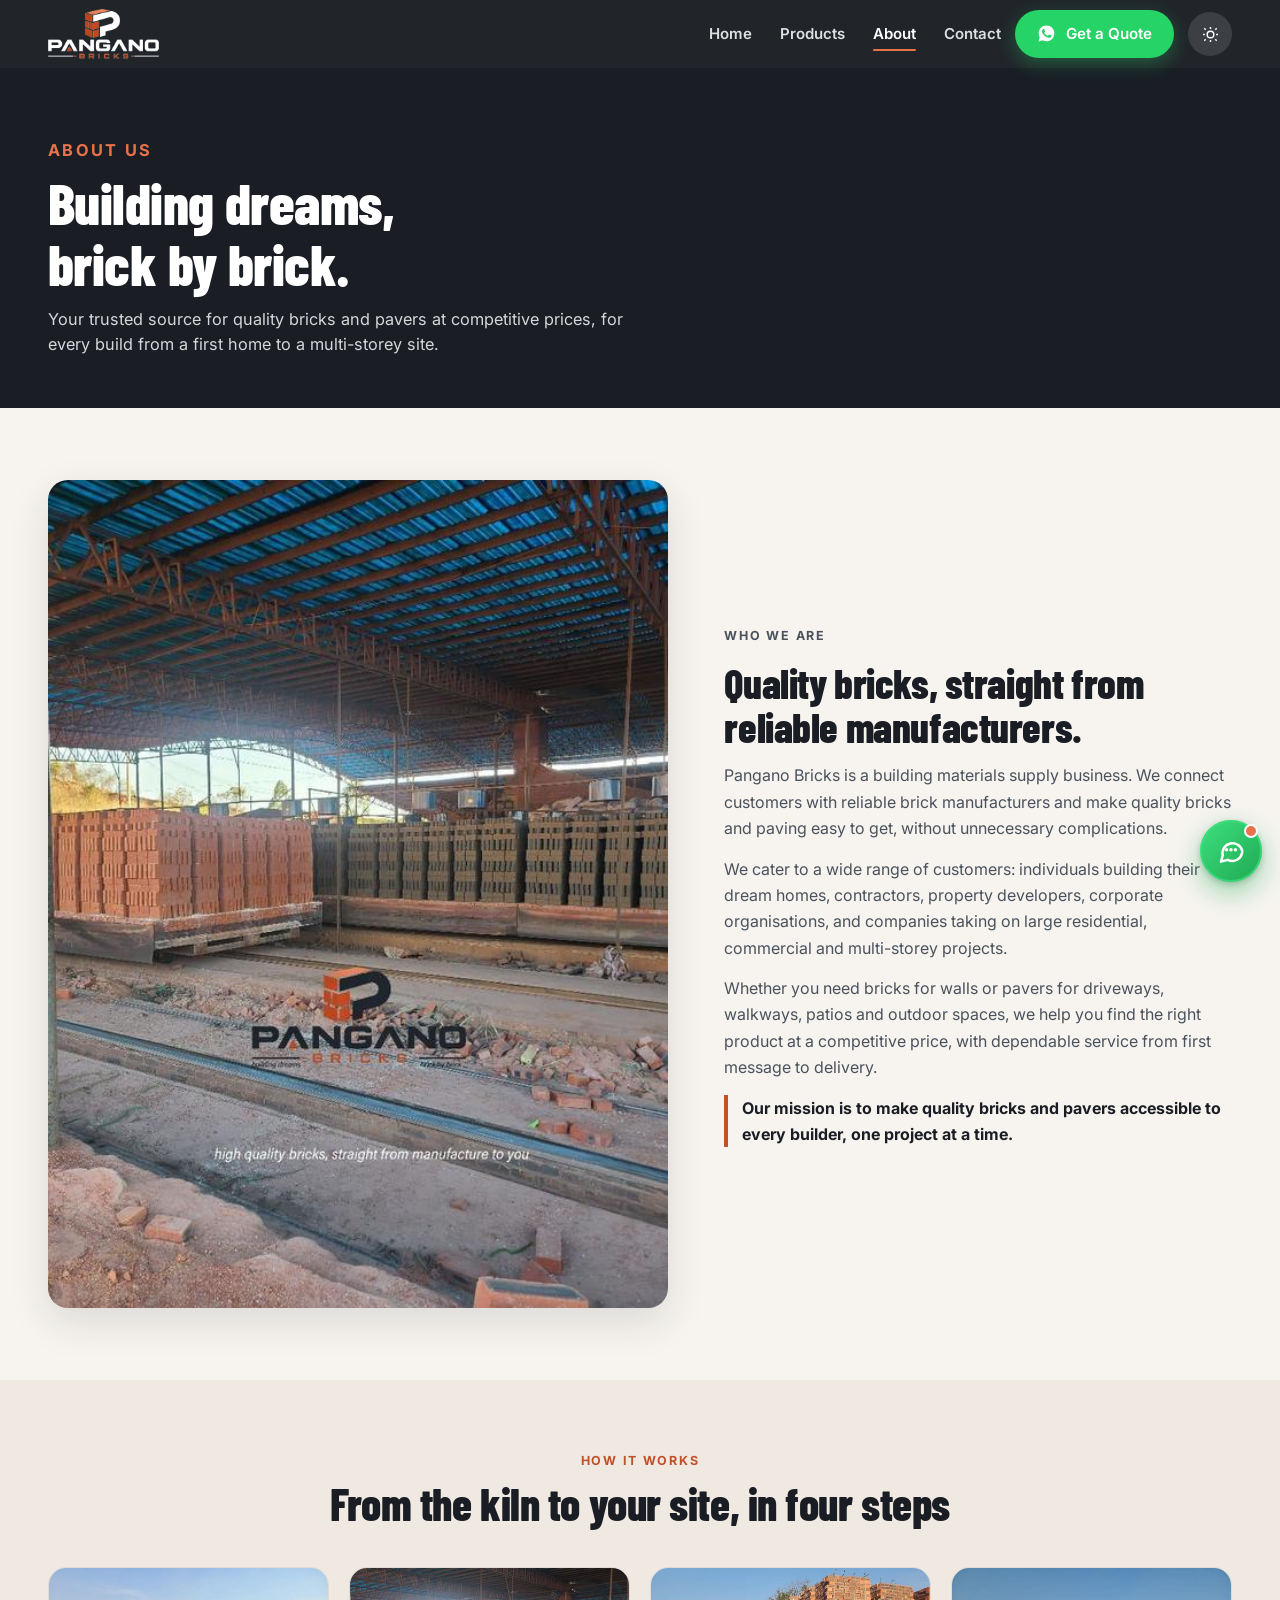
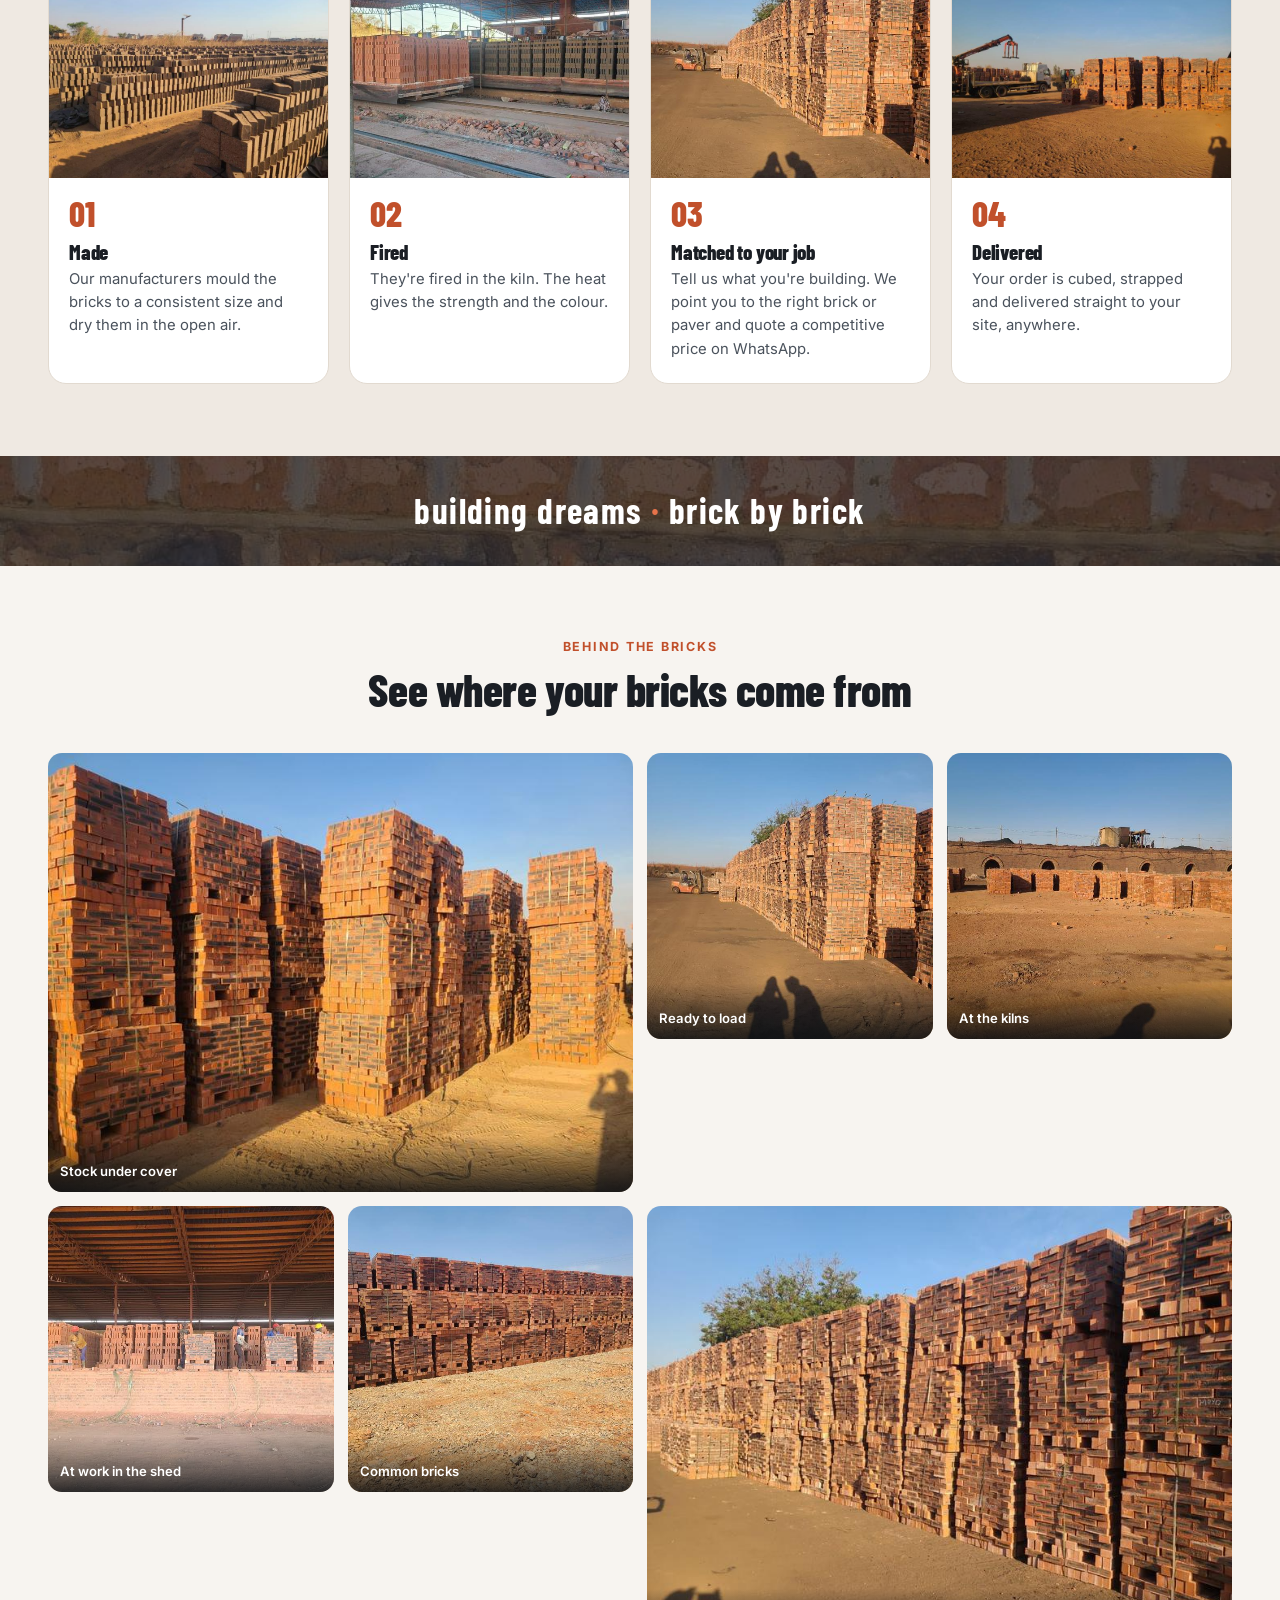
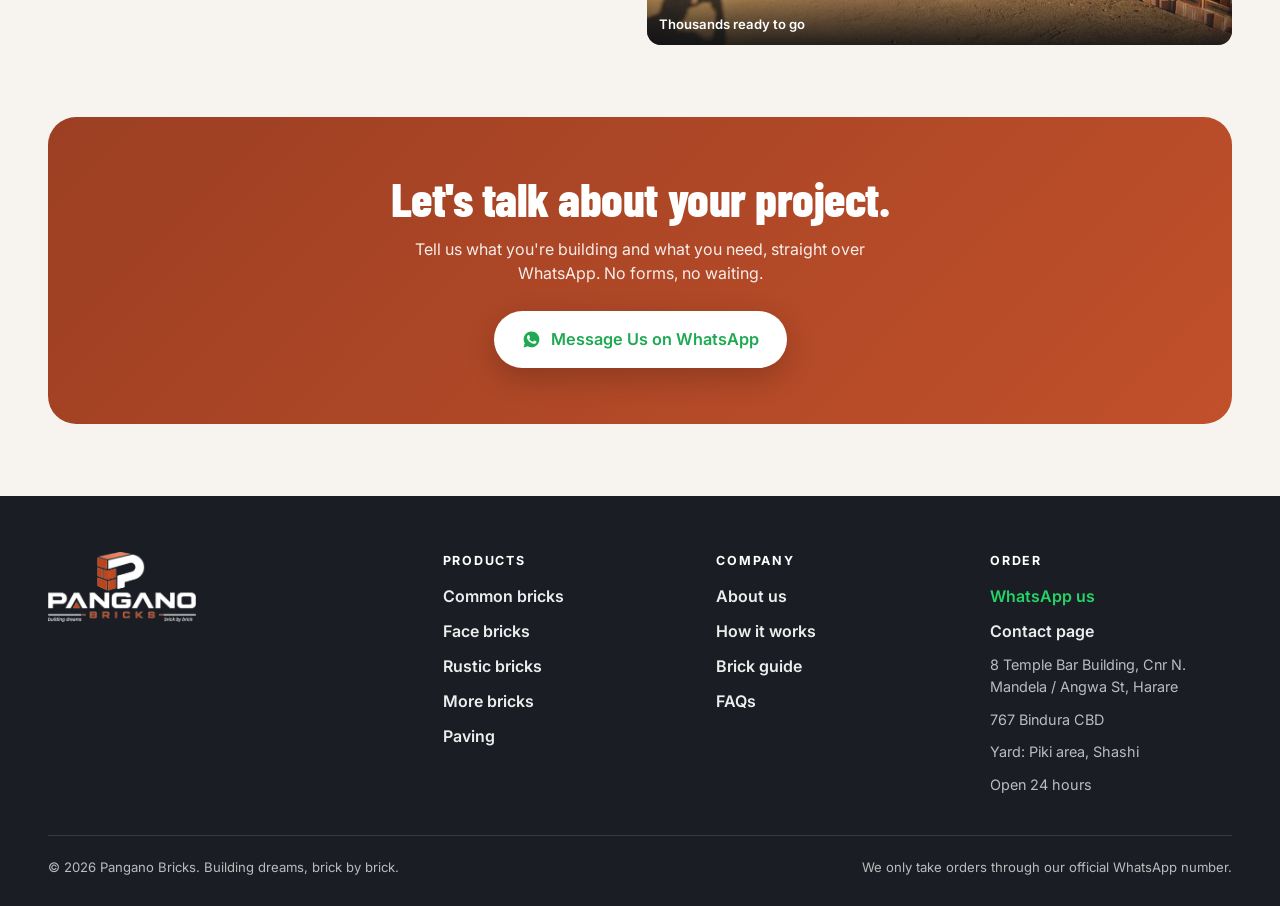
==== commit bc6755d9: "Client edits from WhatsApp: new wording, no tiles, paving pictures only, Angwa St Co-Authored-By: Cl" ====
--- a/about.html
+++ b/about.html
@@ -153,7 +153,6 @@
   <div class="footer-grid">
     <div>
       <img src="assets/img/logo-light.png" alt="Pangano Bricks — building dreams, brick by brick" class="footer-logo" width="640" height="303" loading="lazy" />
-      <p>Your trusted source for quality bricks and pavers at competitive prices, delivered to your site.</p>
     </div>
     <div>
       <h4>Products</h4>
@@ -162,7 +161,7 @@
         <li><a href="products.html#face">Face bricks</a></li>
         <li><a href="products.html#rustic">Rustic bricks</a></li>
         <li><a href="products.html#range">More bricks</a></li>
-        <li><a href="products.html#paving">Paving &amp; tiles</a></li>
+        <li><a href="products.html#paving">Paving</a></li>
       </ul>
     </div>
     <div>
@@ -179,7 +178,7 @@
       <ul>
         <li><a class="footer-wa" href="https://wa.me/263772360468?text=Hi%20Pangano%20Bricks%2C%20I%27d%20like%20a%20quote." target="_blank" rel="noopener">WhatsApp us</a></li>
         <li><a href="contact.html">Contact page</a></li>
-        <li>8 Temple Bar Building, Cnr N. Mandela / Anyway St, Harare</li>
+        <li>8 Temple Bar Building, Cnr N. Mandela / Angwa St, Harare</li>
         <li>767 Bindura CBD</li>
         <li>Yard: Piki area, Shashi</li>
         <li>Open 24 hours</li>
--- a/styles.css
+++ b/styles.css
@@ -506,7 +506,8 @@
 .footer-grid { display: grid; grid-template-columns: 1fr; gap: 32px; max-width: 1200px; margin: 0 auto; }
 .footer-logo { height: 70px; width: auto; margin-bottom: 14px; }
 .footer-grid h4 { color: #fff; font-size: 0.78rem; text-transform: uppercase; letter-spacing: 0.14em; margin-bottom: 14px; }
-.footer-grid ul { list-style: none; display: grid; gap: 9px; }
+.footer-grid ul { list-style: none; display: grid; gap: 11px; }
+.footer-grid ul a { color: rgba(255,255,255,0.92); font-size: 1rem; font-weight: 600; }
 .footer-grid a { transition: color 0.2s; }
 .footer-grid a:hover { color: #fff; }
 .footer-wa { color: var(--wa) !important; font-weight: 700; }
@@ -800,3 +801,11 @@
 @media (prefers-reduced-motion: reduce) {
   .chat-launcher::before, .chat-msg, .chat-msg.typing span { animation: none; }
 }
+
+/* ============ Paving: pictures only ============ */
+.paving-grid { display: grid; grid-template-columns: 1fr; gap: 16px; max-width: 1200px; margin: 0 auto; }
+@media (min-width: 640px) { .paving-grid { grid-template-columns: repeat(3, 1fr); } }
+.paving-grid figure { aspect-ratio: 1 / 1; border-radius: 20px; overflow: hidden; background: var(--paper-2); }
+.paving-grid img { width: 100%; height: 100%; object-fit: cover; transition: transform 0.6s ease; }
+.paving-grid figure:hover img { transform: scale(1.04); }
+.hash { display: inline-block; font-weight: 700; color: var(--brand); }
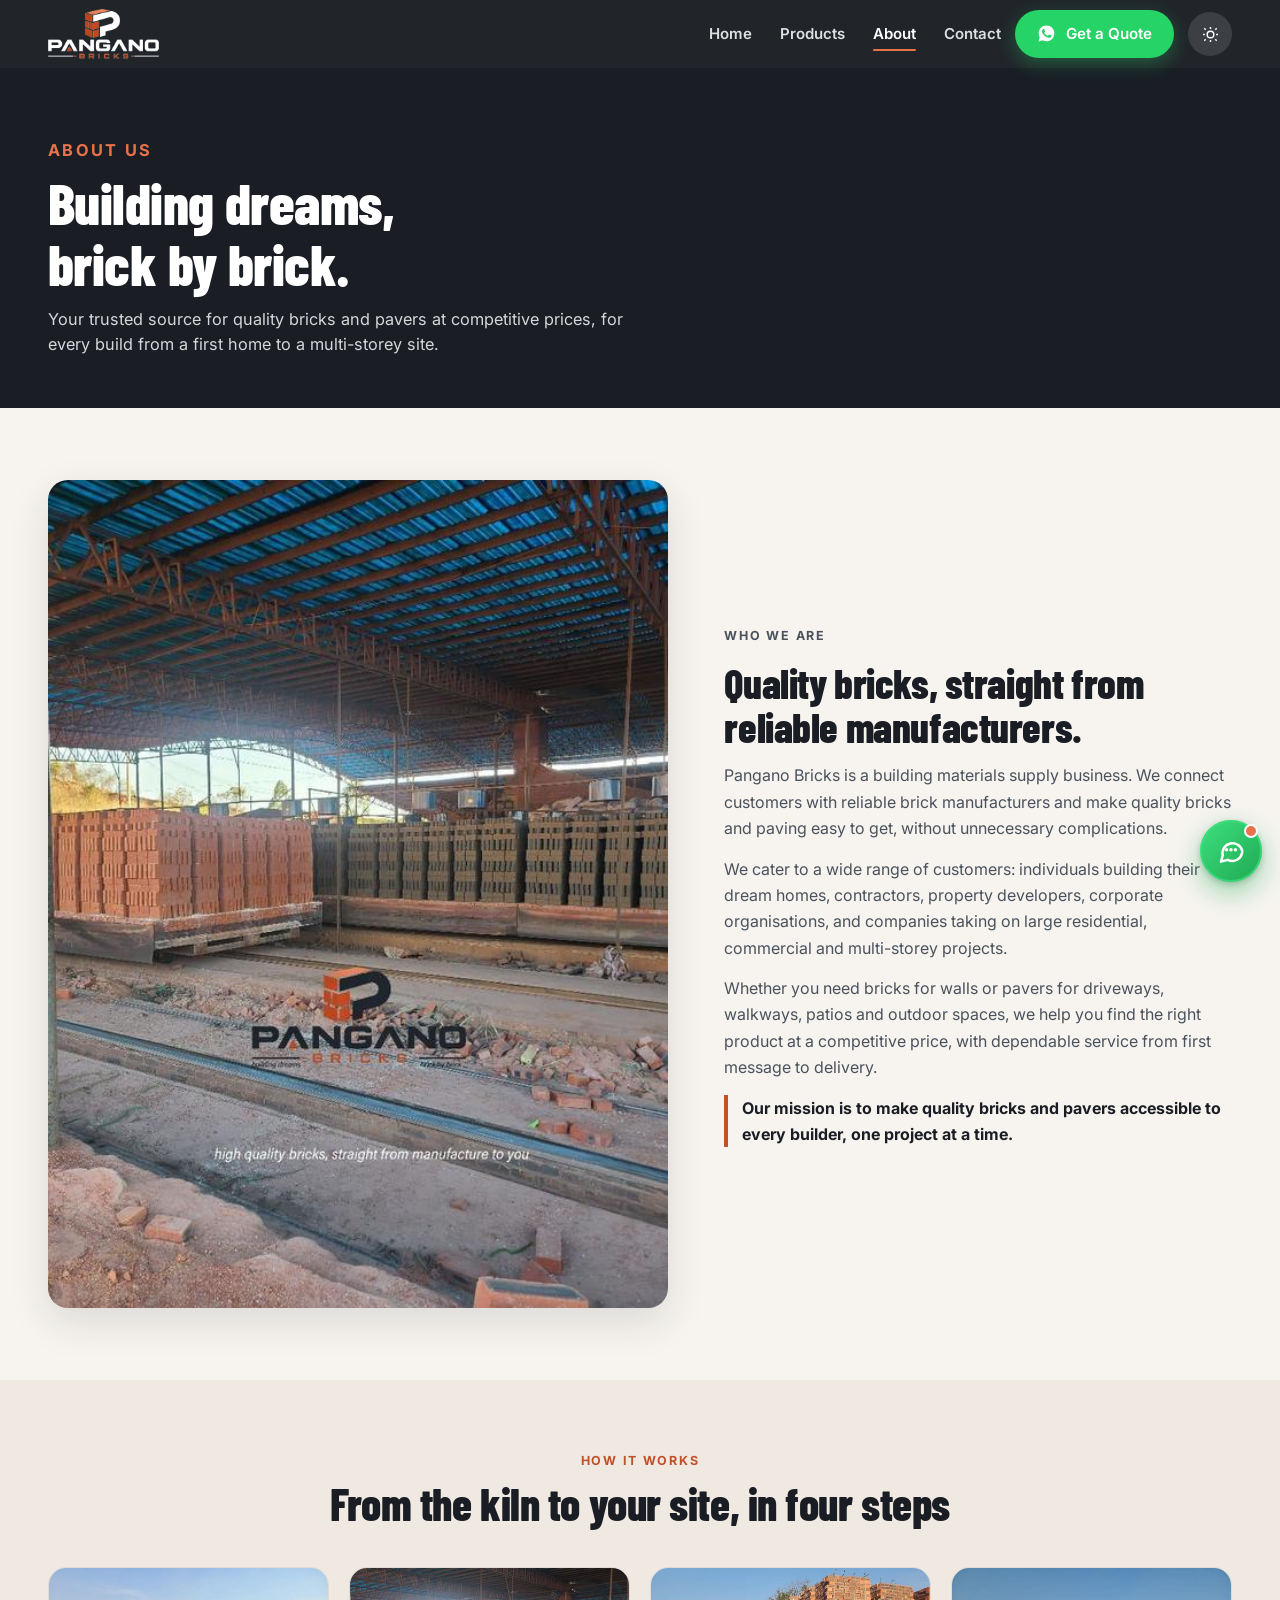
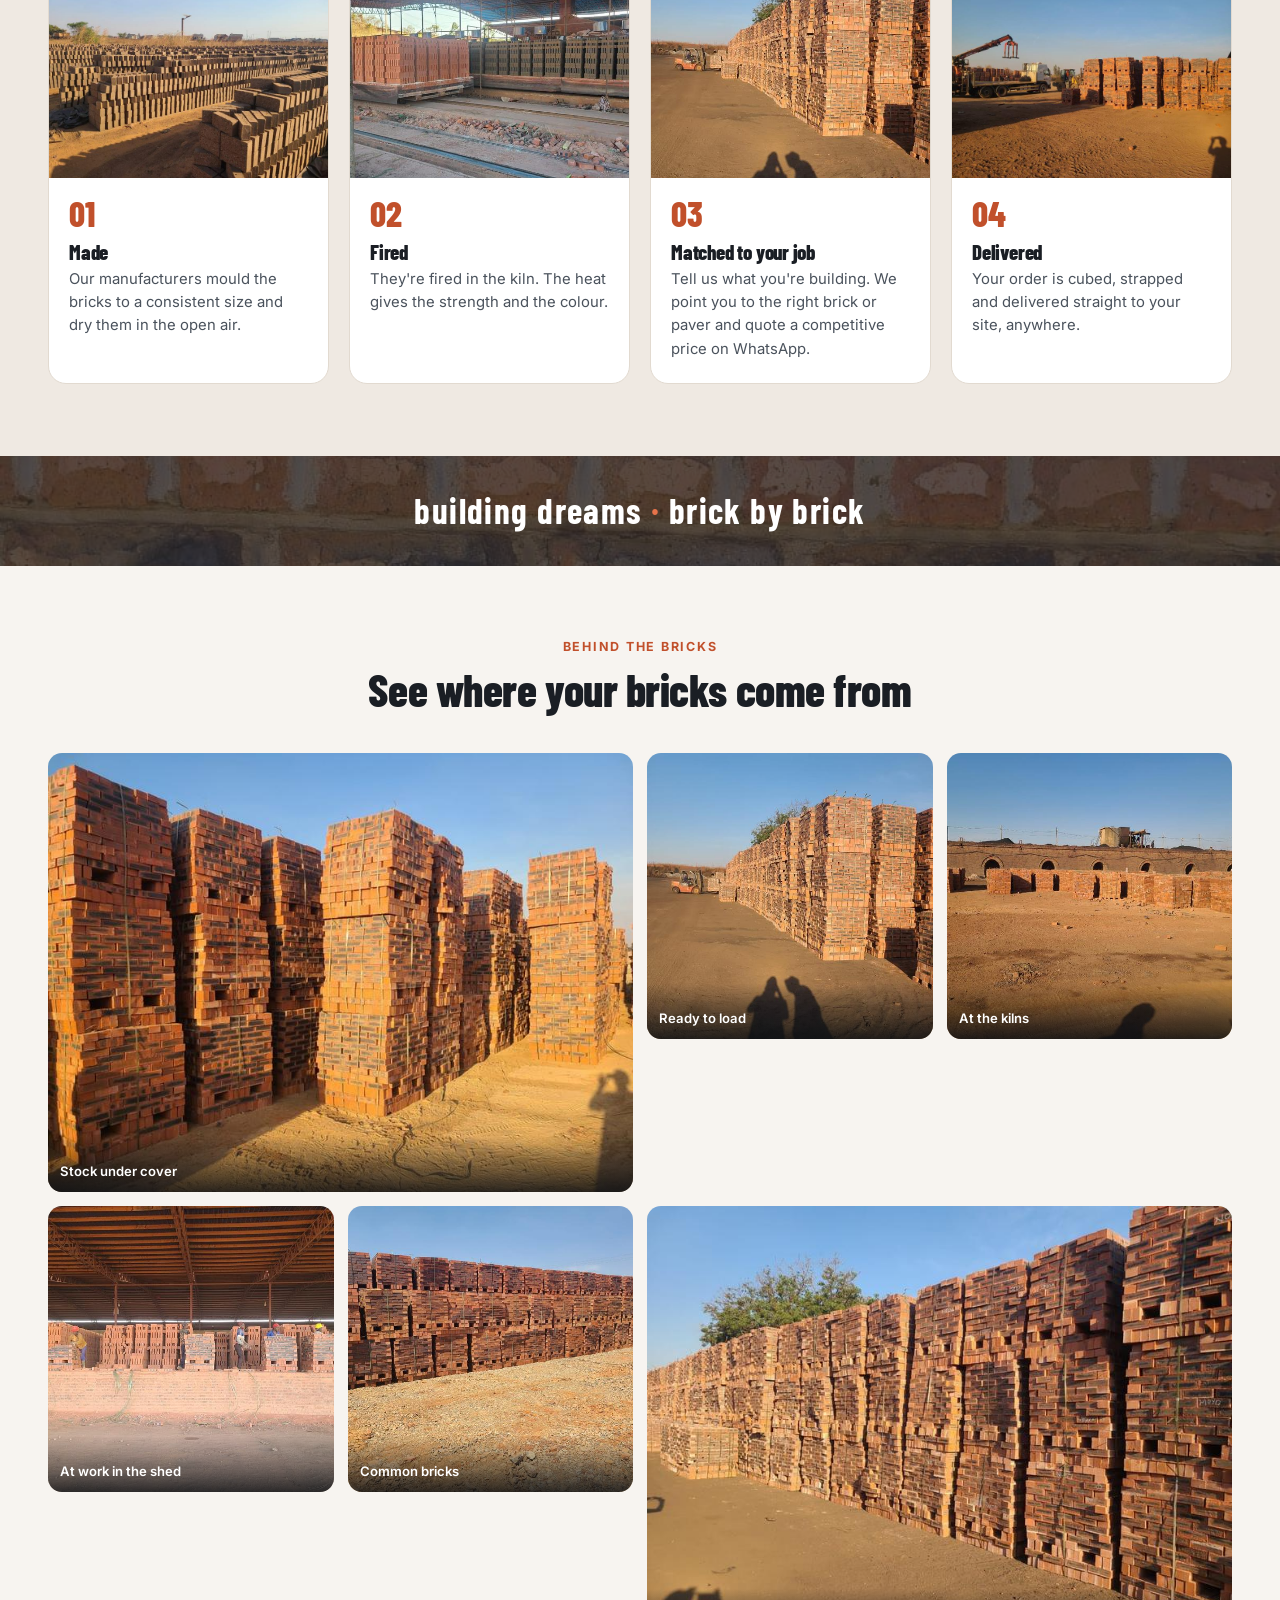
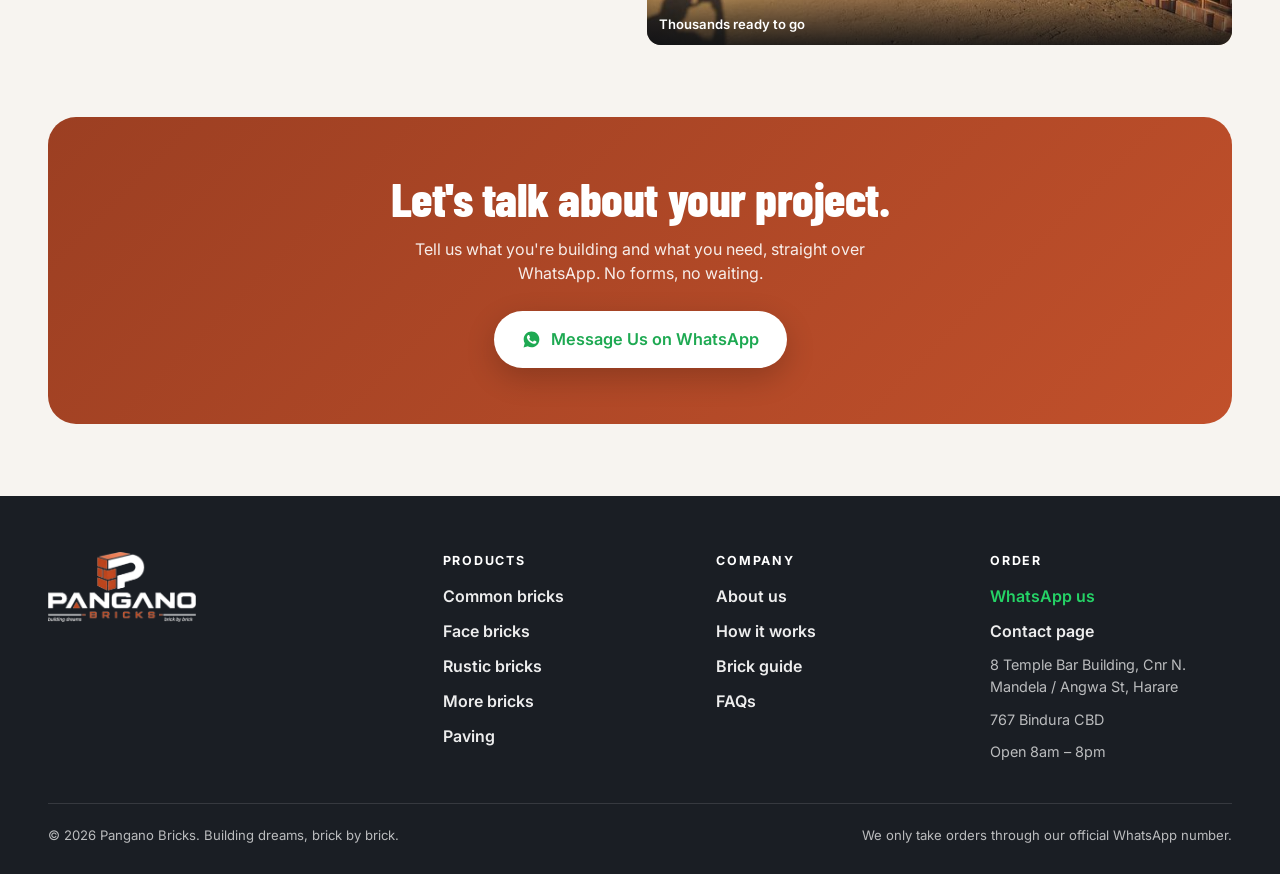
==== commit 45d336e9: "Hours 8am-8pm; delivery + real stock right after the hero; drop yard address; projects and paving wo" ====
--- a/about.html
+++ b/about.html
@@ -180,8 +180,7 @@
         <li><a href="contact.html">Contact page</a></li>
         <li>8 Temple Bar Building, Cnr N. Mandela / Angwa St, Harare</li>
         <li>767 Bindura CBD</li>
-        <li>Yard: Piki area, Shashi</li>
-        <li>Open 24 hours</li>
+        <li>Open 8am – 8pm</li>
       </ul>
     </div>
   </div>
--- a/styles.css
+++ b/styles.css
@@ -314,7 +314,7 @@
 /* ============ Quick tiles ============ */
 .quick-tiles {
   display: grid; grid-template-columns: repeat(2, 1fr); gap: 12px;
-  max-width: 1200px; margin: 0 auto; padding: 0 clamp(16px, 4vw, 48px) 8px;
+  max-width: 1200px; margin: 0 auto; padding: 40px clamp(16px, 4vw, 48px) 8px;
 }
 .quick-tile {
   display: flex; flex-direction: column; gap: 10px; padding: 18px;
@@ -809,3 +809,19 @@
 .paving-grid img { width: 100%; height: 100%; object-fit: cover; transition: transform 0.6s ease; }
 .paving-grid figure:hover img { transform: scale(1.04); }
 .hash { display: inline-block; font-weight: 700; color: var(--brand); }
+
+/* ============ Hero: the original advert pictures as slides ============ */
+.banner.photo { padding: 0; gap: 0; margin: 0; min-width: 0; width: 100%; align-items: stretch; justify-content: flex-end; background: #fff; }
+.banner.photo::before, .banner.photo::after { display: none; }
+.banner.photo img { flex: 1 1 0; width: 100%; max-width: 100%; min-width: 0; min-height: 220px; height: 0; object-fit: contain; background: #fff; }
+.banner.photo .ad-caption {
+  display: flex; align-items: center; justify-content: space-between; gap: 12px;
+  padding: 14px 18px; background: var(--ink-fixed); color: #fff; font-size: 0.95rem; font-weight: 600;
+}
+.banner.photo .ad-caption a { color: var(--brand-light); white-space: nowrap; font-weight: 700; }
+@media (min-width: 900px) { .banner.photo { flex-direction: column; align-items: stretch; padding: 0; } }
+
+/* ============ Order now: contact details ============ */
+.cta-contact { list-style: none; display: grid; gap: 8px; max-width: 46ch; margin: 0 auto 26px; color: rgba(255,255,255,0.92); font-size: 1rem; }
+.cta-contact strong { color: #fff; }
+.cta-contact a { color: #fff; text-decoration: underline; text-underline-offset: 3px; }
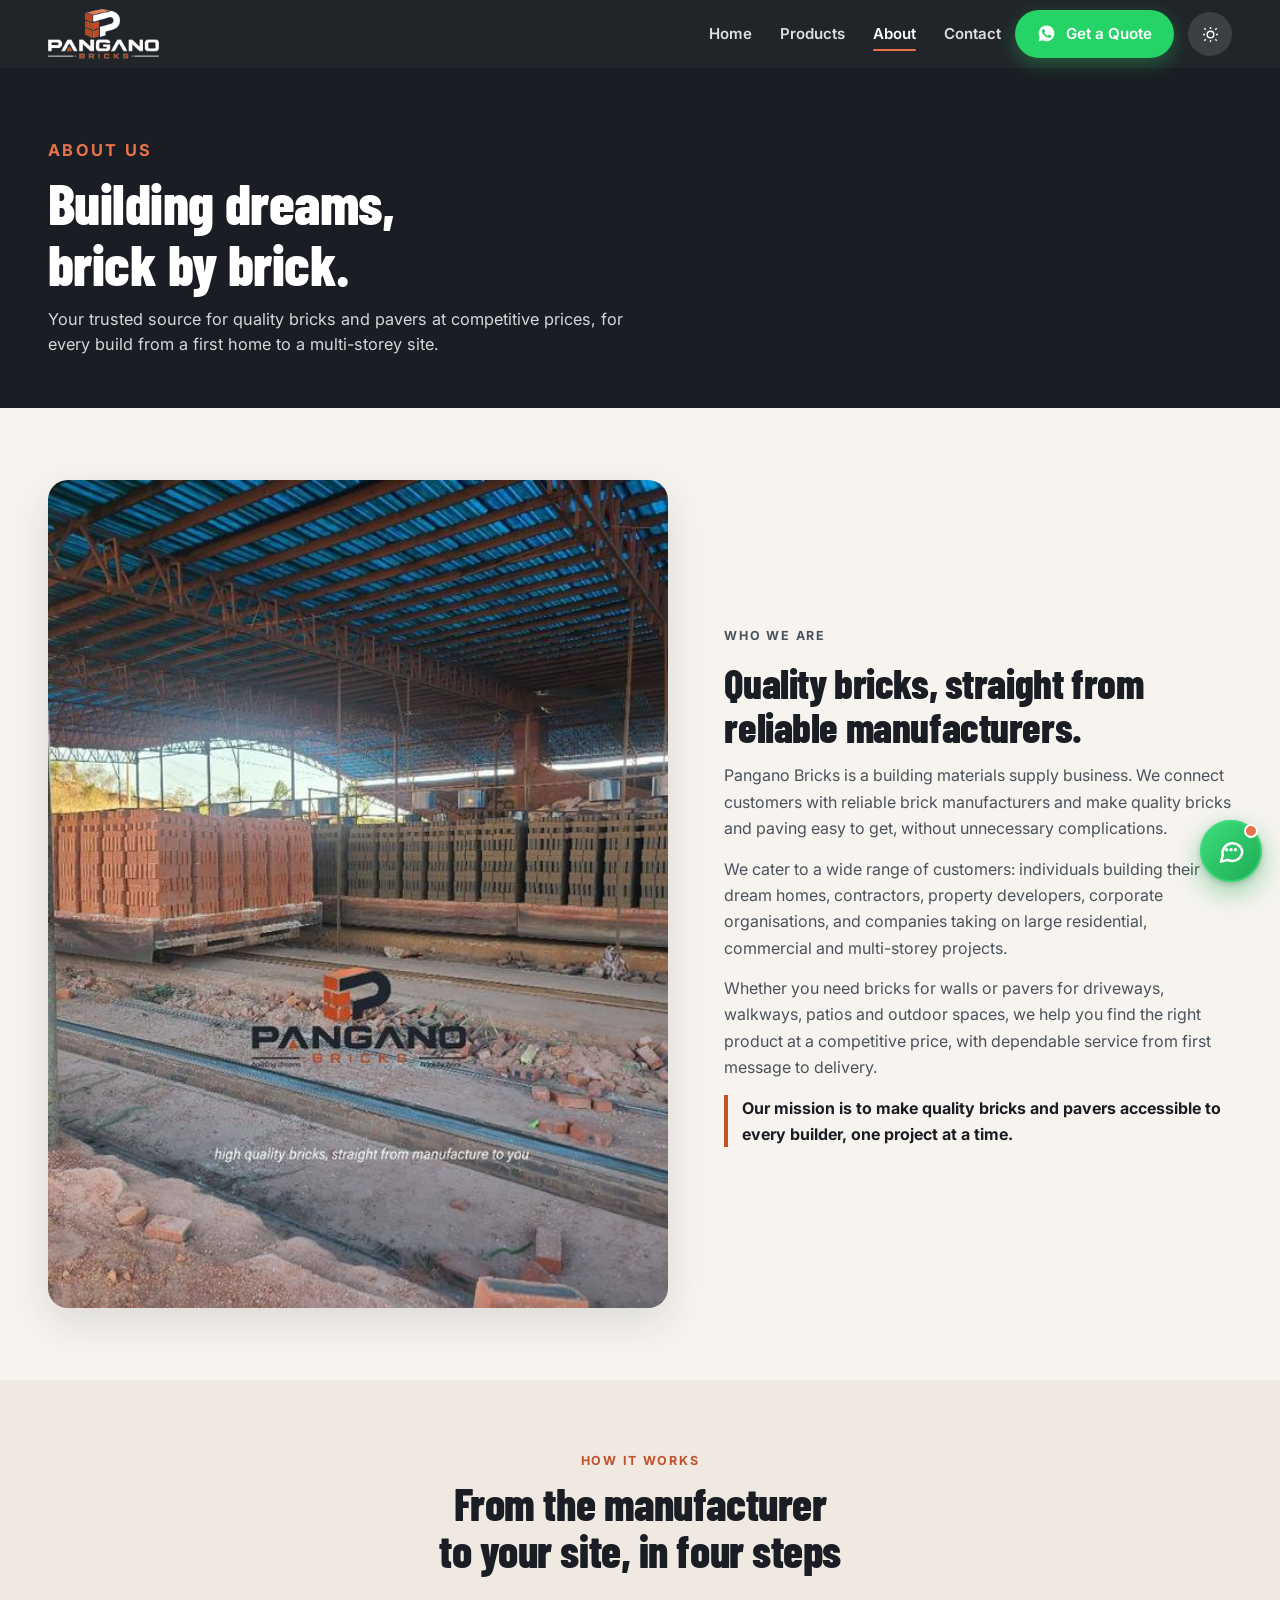
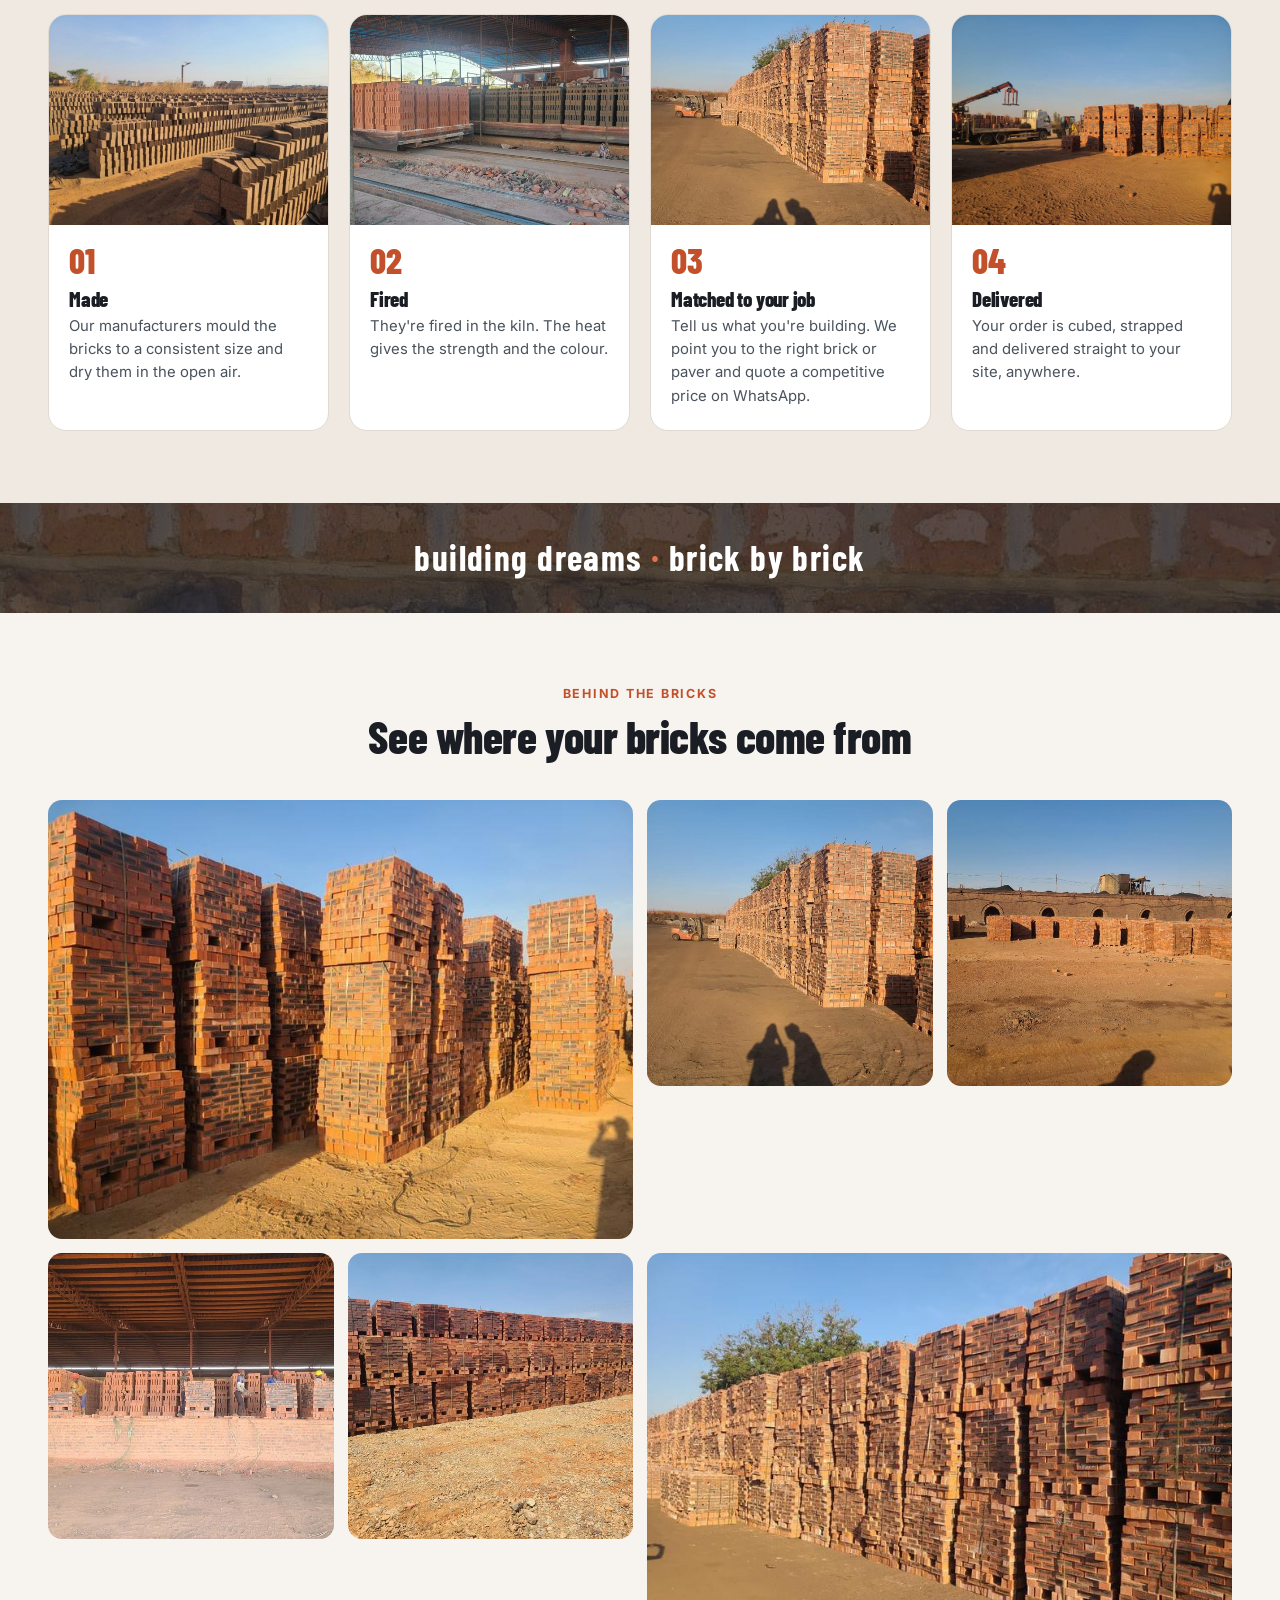
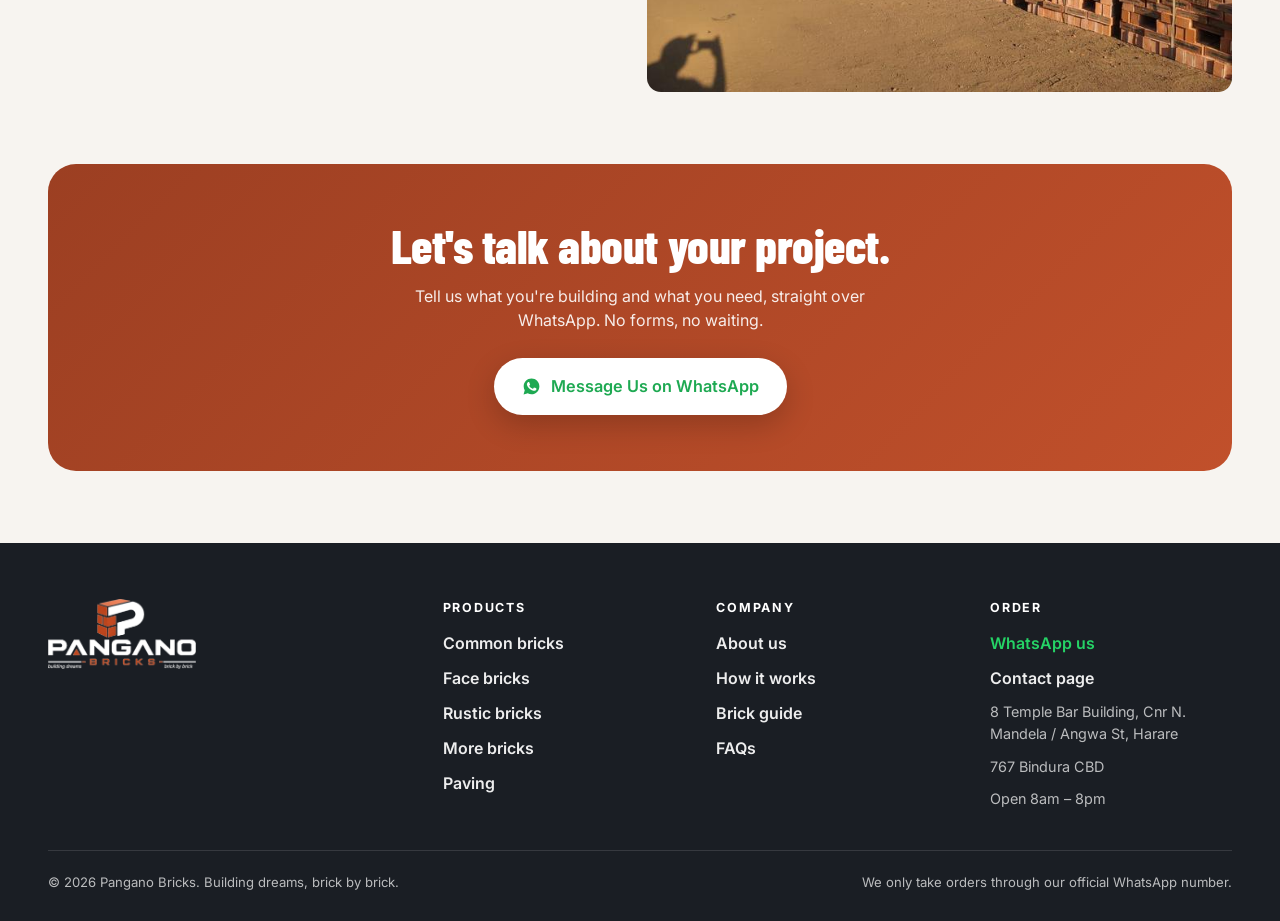
==== commit bf5eb4e4: "About: gallery pictures only; 'From the manufacturer to your site' Co-Authored-By: Claude Opus 5.5 <" ====
--- a/about.html
+++ b/about.html
@@ -98,7 +98,7 @@
   <section class="alt-bg" id="process">
     <div class="section-head reveal">
       <p class="eyebrow">How it works</p>
-      <h2>From the kiln to your site, in four steps</h2>
+      <h2>From the manufacturer to your site, in four steps</h2>
     </div>
     <div class="steps" data-stagger>
       <div class="step reveal">
@@ -129,12 +129,12 @@
       <h2>See where your bricks come from</h2>
     </div>
     <div class="yard-grid" data-stagger>
-      <figure class="wide reveal"><img src="assets/img/yard-cubes-sm.jpg" alt="Cubes of bricks under the yard shed" loading="lazy" /><figcaption>Stock under cover</figcaption></figure>
-      <figure class="reveal"><img src="assets/img/yard-forklift-sm.jpg" alt="Rows of brick cubes with a forklift in the distance" loading="lazy" /><figcaption>Ready to load</figcaption></figure>
-      <figure class="reveal"><img src="assets/img/kiln-sm.jpg" alt="Kiln arches at the brick yard" loading="lazy" /><figcaption>At the kilns</figcaption></figure>
-      <figure class="reveal"><img src="assets/img/shed-sm.jpg" alt="Workers in the brick shed" loading="lazy" /><figcaption>At work in the shed</figcaption></figure>
-      <figure class="reveal"><img src="assets/img/brick-common-2-sm.jpg" alt="A long line of brick cubes" loading="lazy" /><figcaption>Common bricks</figcaption></figure>
-      <figure class="wide reveal"><img src="assets/img/yard-rows-sm.jpg" alt="Rows of brick cubes stretching across the yard" loading="lazy" /><figcaption>Thousands ready to go</figcaption></figure>
+      <figure class="wide reveal"><img src="assets/img/yard-cubes-sm.jpg" alt="Cubes of bricks under the yard shed" loading="lazy" /></figure>
+      <figure class="reveal"><img src="assets/img/yard-forklift-sm.jpg" alt="Rows of brick cubes with a forklift in the distance" loading="lazy" /></figure>
+      <figure class="reveal"><img src="assets/img/kiln-sm.jpg" alt="Kiln arches at the brick yard" loading="lazy" /></figure>
+      <figure class="reveal"><img src="assets/img/shed-sm.jpg" alt="Workers in the brick shed" loading="lazy" /></figure>
+      <figure class="reveal"><img src="assets/img/brick-common-2-sm.jpg" alt="A long line of brick cubes" loading="lazy" /></figure>
+      <figure class="wide reveal"><img src="assets/img/yard-rows-sm.jpg" alt="Rows of brick cubes stretching across the yard" loading="lazy" /></figure>
     </div>
   </section>
 
